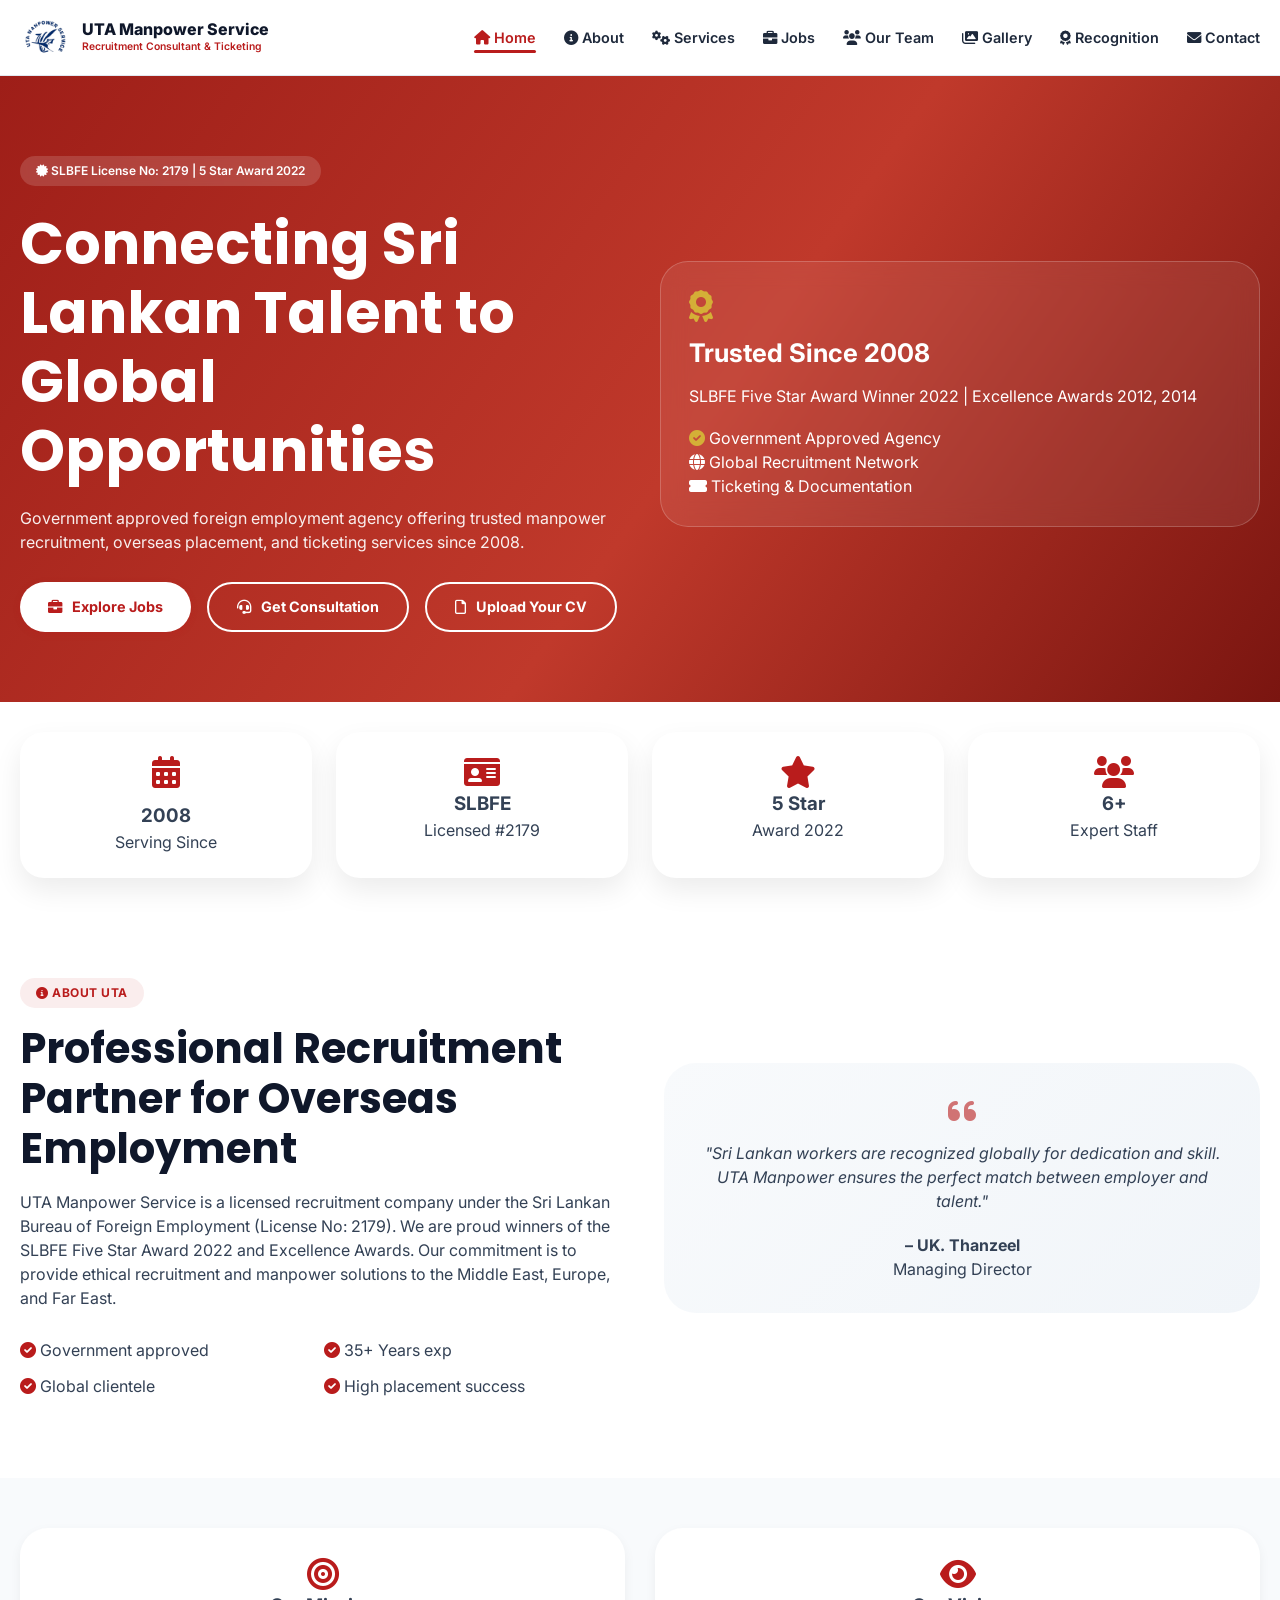
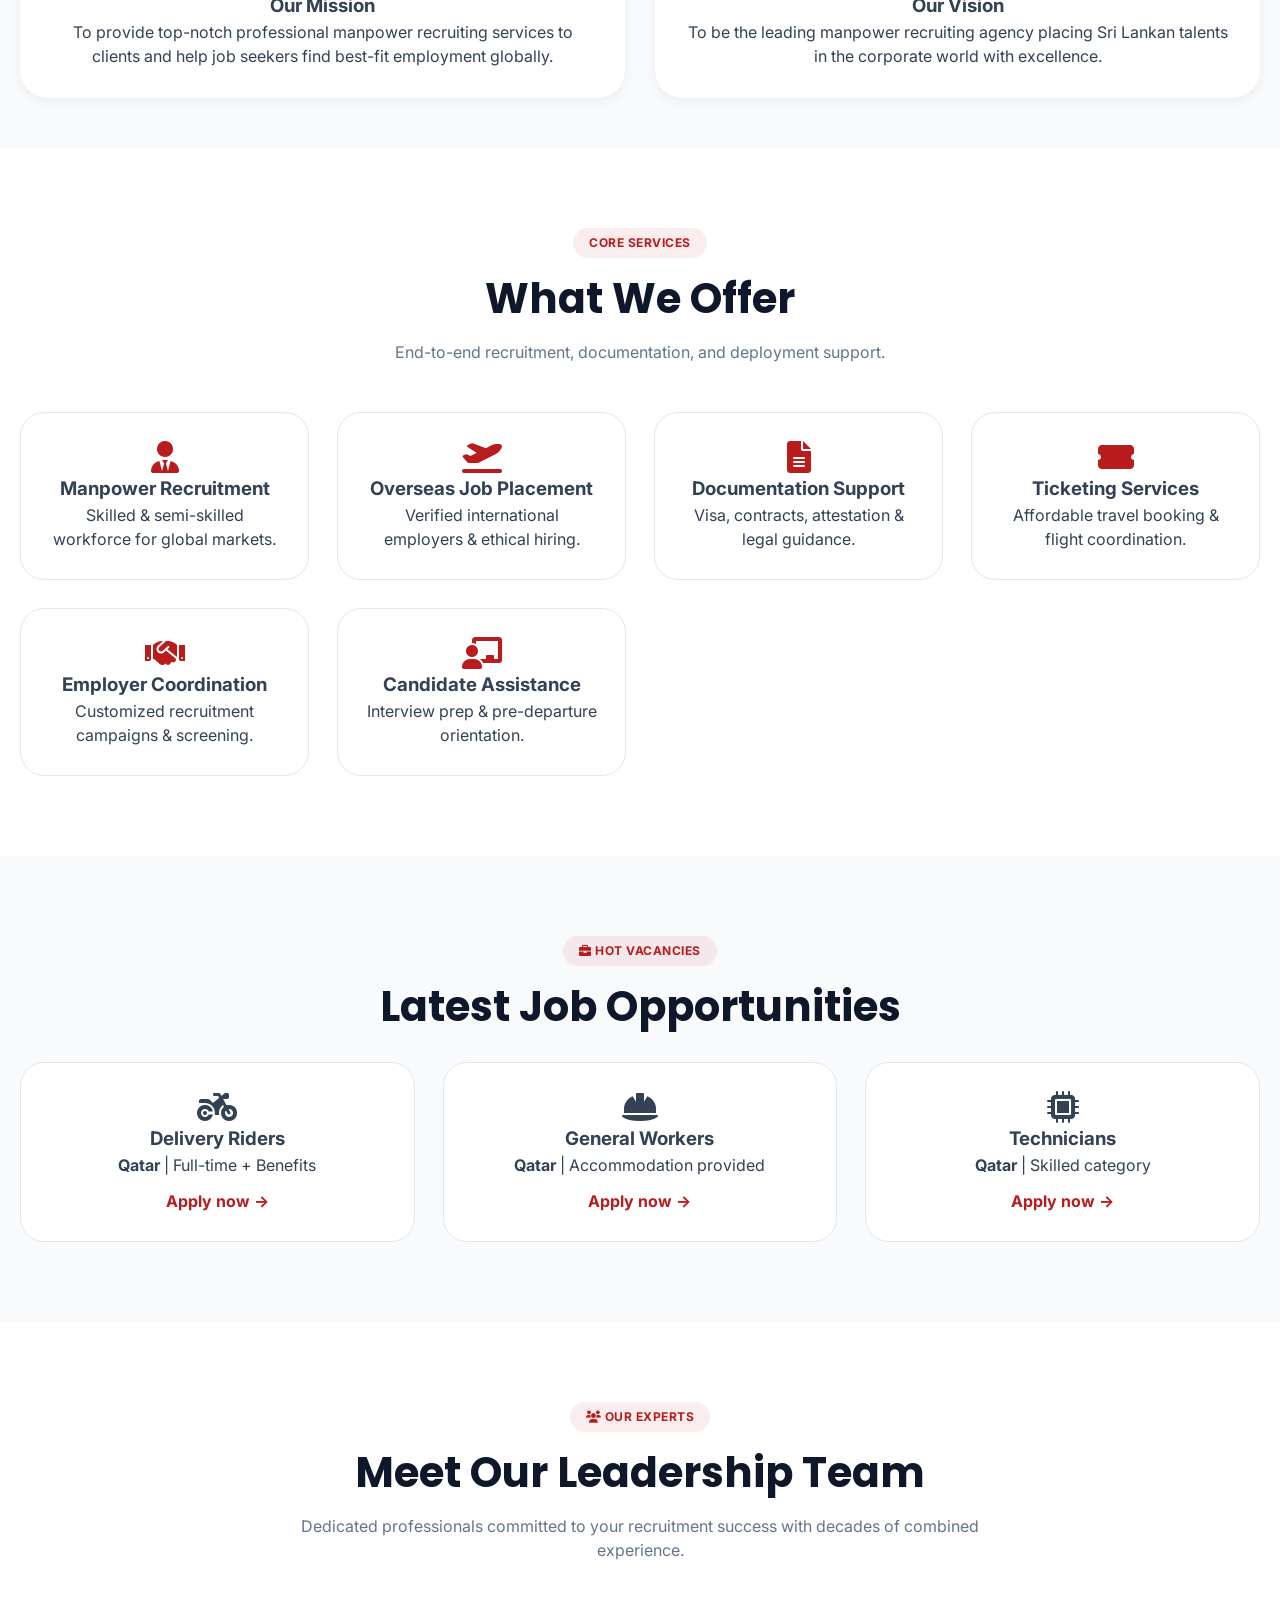
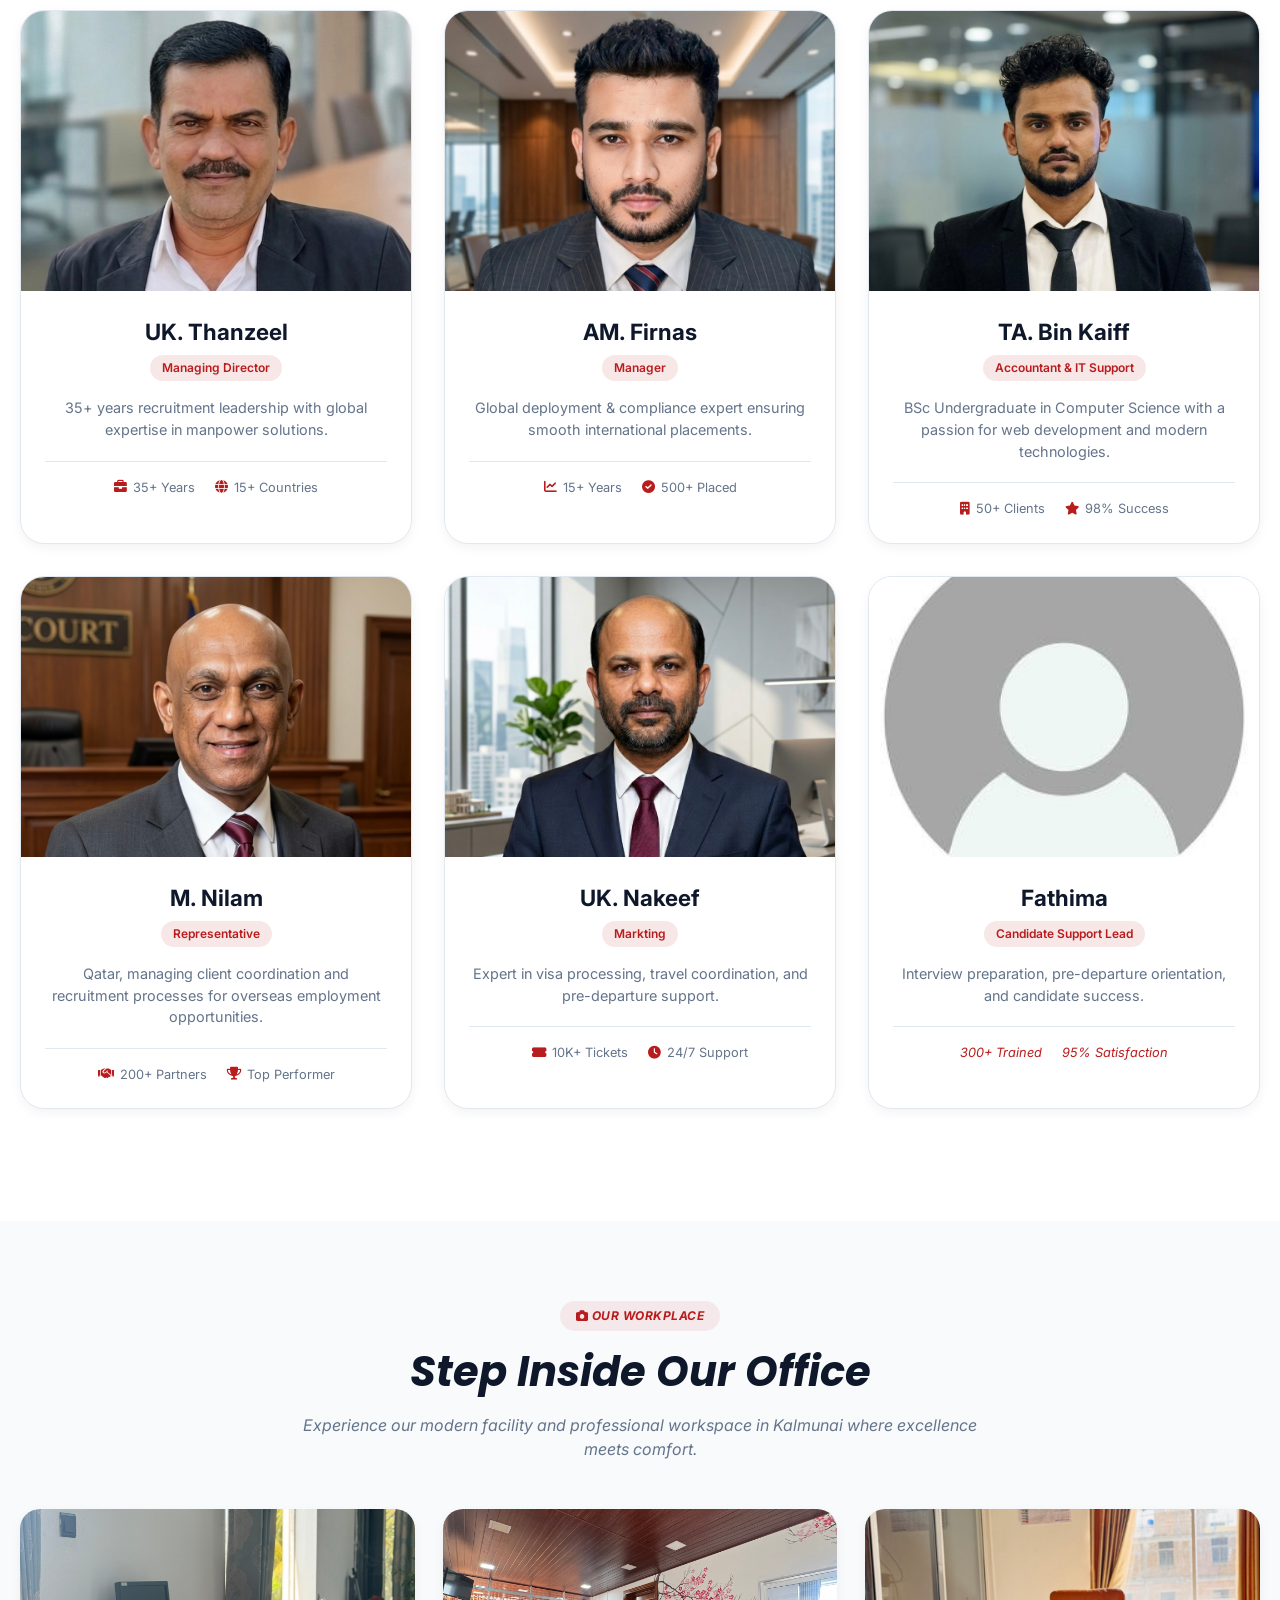
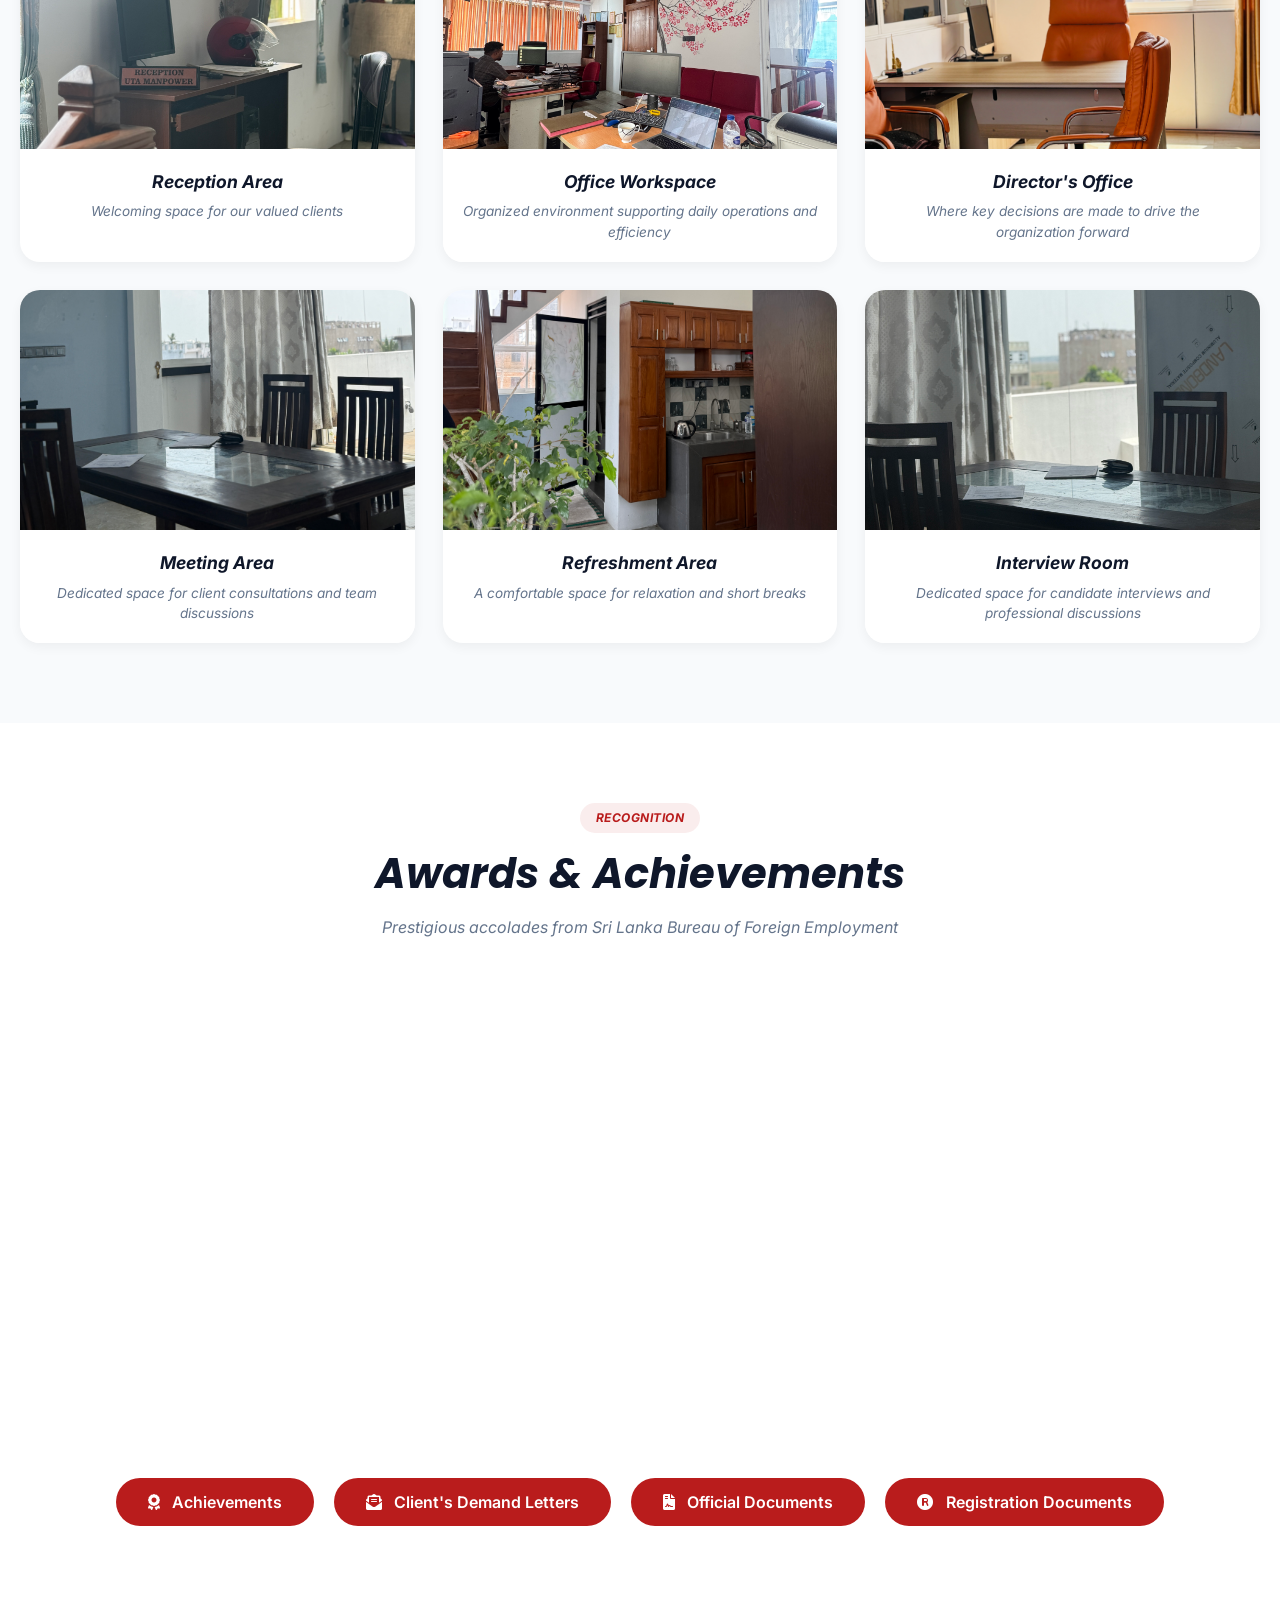
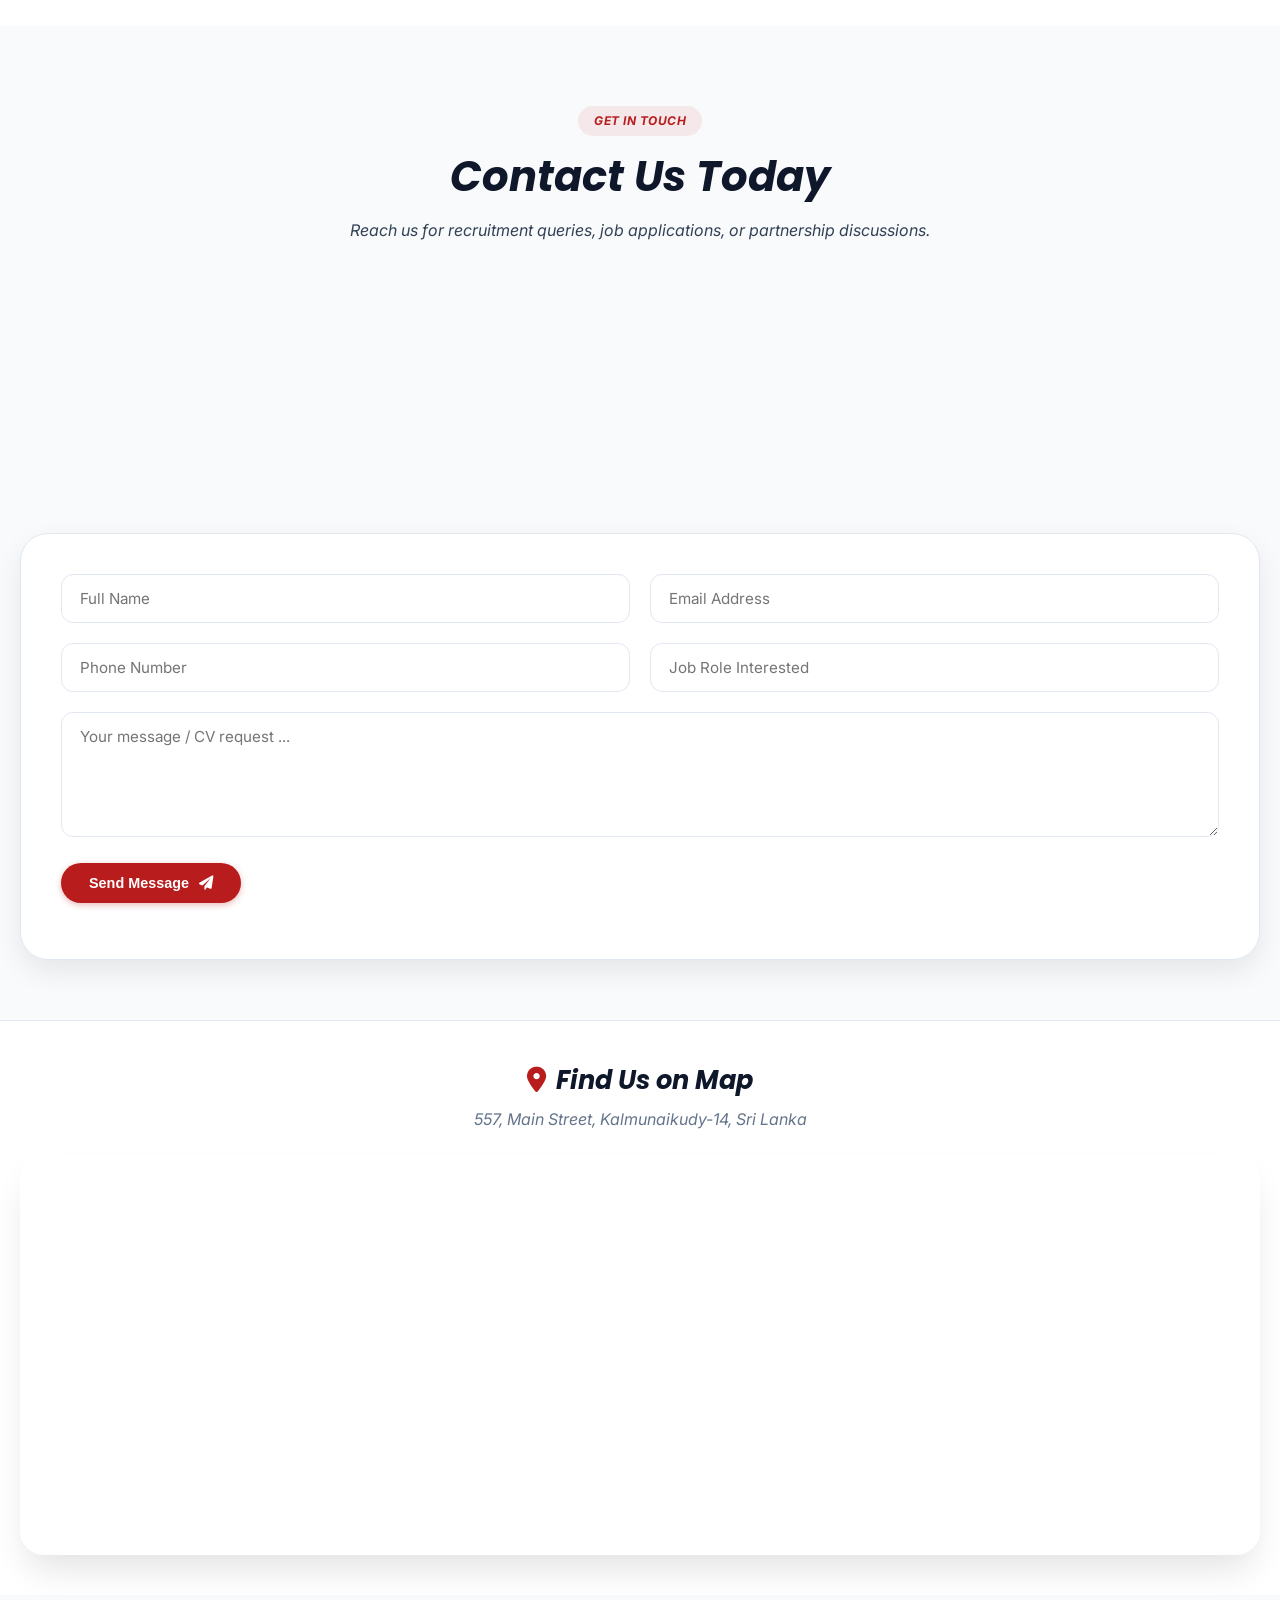
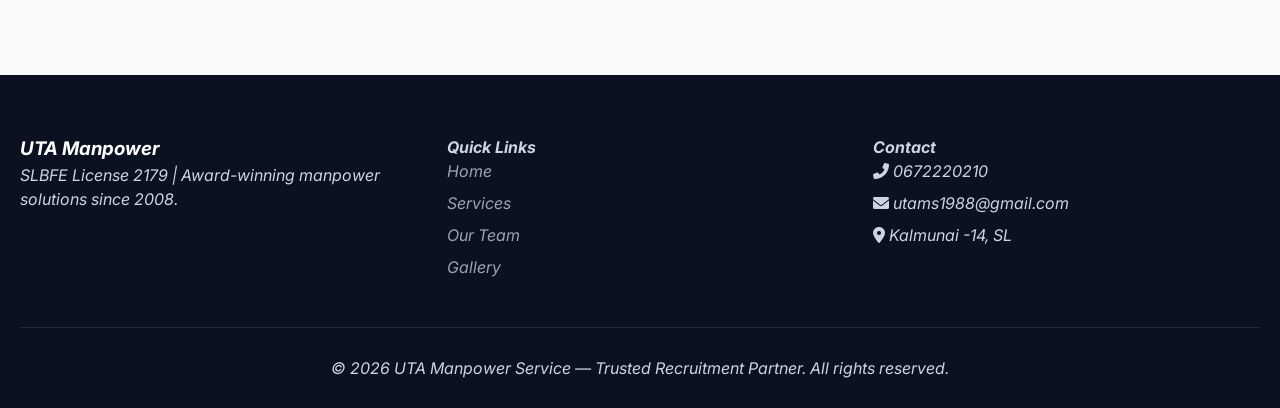
==== index.html @ 62cd6255 "change" ====
<!DOCTYPE html>
<html lang="en">
<head>
  <meta charset="UTF-8">
  <meta name="viewport" content="width=device-width, initial-scale=1.0, viewport-fit=cover">
  <title>UTA Manpower Service | Sri Lanka's Trusted Recruitment Agency</title>
  <link rel="preconnect" href="https://fonts.googleapis.com">
  <link rel="preconnect" href="https://fonts.gstatic.com" crossorigin>
  <link href="https://fonts.googleapis.com/css2?family=Inter:opsz,wght@14..32,300;400;500;600;700;800&family=Poppins:wght@500;600;700;800&display=swap" rel="stylesheet">
  <link rel="stylesheet" href="https://cdnjs.cloudflare.com/ajax/libs/font-awesome/6.0.0-beta3/css/all.min.css">
  <link rel="stylesheet" href="css/style.css">
</head>
<body>

<header class="header" id="header">
  <div class="container navbar">
    <div class="logo">
      <img src="images/Logo.png" alt="UTA Manpower Logo" class="logo-img" onerror="this.onerror=null; this.style.display='none'; this.nextElementSibling.style.display='flex';">
      <div class="logo-icon" style="display: none;">UTA</div>
      <div class="logo-text">
        <h2>UTA Manpower Service</h2>
        <p>Recruitment Consultant & Ticketing</p>
      </div>
    </div>
    <button class="menu-toggle" id="menuToggle" aria-label="Menu">
      <i class="fas fa-bars"></i>
      <i class="fas fa-times"></i>
    </button>
    <div class="nav-links" id="navLinks">
      <!-- Profile Section -->
      <div class="nav-profile">
        <div class="nav-avatar">
          <i class="fas fa-user-tie"></i>
        </div>
        <h4>UTA Manpower Service</h4>
        <p>Recruitment Consultant & Ticketing</p>
        <span class="license"><i class="fas fa-certificate"></i> SLBFE License: 2179</span>
      </div>
      
      <!-- Navigation Links with Icons -->
      <a href="#home" class="nav-link"><i class="fas fa-home"></i> Home</a>
      <a href="#about" class="nav-link"><i class="fas fa-info-circle"></i> About</a>
      <a href="#services" class="nav-link"><i class="fas fa-cogs"></i> Services</a>
      <a href="#jobs" class="nav-link"><i class="fas fa-briefcase"></i> Jobs</a>
      <a href="#team" class="nav-link"><i class="fas fa-users"></i> Our Team</a>
      <a href="#gallery" class="nav-link"><i class="fas fa-images"></i> Gallery</a>
      <a href="#recognition" class="nav-link"><i class="fa-solid fa-award"></i> Recognition</a>
      <a href="#contact" class="nav-link"><i class="fas fa-envelope"></i> Contact</a>
      
      <!-- Social Links -->
      <div class="nav-social">
        <a href="https://www.facebook.com/share/17BszQ6PML/?mibextid=wwXIfr"><i class="fab fa-facebook-f"></i></a>
        <a href="wa.me/94778517874"><i class="fab fa-whatsapp"></i></a>
        <a href="https://www.linkedin.com/in/binkaiff?utm_source=share_via&utm_content=profile&utm_medium=member_ios"><i class="fab fa-linkedin-in"></i></a>
        <a href="https://www.instagram.com/bin_kaiff?igsh=MW9xMnF2Yjk1Z3U2cw%3D%3D&utm_source=qr"><i class="fab fa-instagram"></i></a>
      </div>
    </div>
  </div>
</header>

<main>
  <section class="hero" id="home">
    <div class="container hero-grid">
      <div>
        <div class="hero-badge"><i class="fas fa-certificate"></i> SLBFE License No: 2179 | 5 Star Award 2022</div>
        <h1>Connecting Sri Lankan Talent to Global Opportunities</h1>
        <p style="font-size: 1rem; opacity: 0.92; margin-bottom: 28px;">Government approved foreign employment agency offering trusted manpower recruitment, overseas placement, and ticketing services since 2008.</p>
        <div style="display: flex; gap: 16px; flex-wrap: wrap;">
          <a href="#jobs" class="btn btn-primary" style="background: white; color: var(--primary);"><i class="fas fa-briefcase"></i> Explore Jobs</a>
          <a href="#contact" class="btn btn-outline"><i class="fas fa-headset"></i> Get Consultation</a>
          <a href="https://docs.google.com/forms/d/e/1FAIpQLSceYPuUm3FE5g7uI9vMxuAwoofAFUPsfxOfhWG9PL1D364JzQ/viewform?usp=publish-editor" class="btn btn-outline"><i class="fa-regular fa-file"></i> Upload Your CV</a> 
        </div>
      </div>
      <div>
        <div class="hero-card">
          <i class="fas fa-award" style="font-size: 2rem; color: var(--accent); margin-bottom: 12px; display: inline-block;"></i>
          <h3 style="font-size: 1.6rem;">Trusted Since 2008</h3>
          <p style="margin: 12px 0;">SLBFE Five Star Award Winner 2022 | Excellence Awards 2012, 2014</p>
          <ul style="list-style: none; margin-top: 18px;">
            <li><i class="fas fa-check-circle" style="color: var(--accent);"></i> Government Approved Agency</li>
            <li><i class="fas fa-globe"></i> Global Recruitment Network</li>
            <li><i class="fas fa-ticket-alt"></i> Ticketing & Documentation</li>
          </ul>
        </div>
      </div>
    </div>
  </section>

  <div class="container stats-grid">
    <div class="stat-card"><i class="fas fa-calendar-alt" style="font-size: 2rem; color: var(--primary);"></i><h3 style="margin-top: 12px;">2008</h3><p>Serving Since</p></div>
    <div class="stat-card"><i class="fas fa-id-card" style="font-size: 2rem; color: var(--primary);"></i><h3>SLBFE</h3><p>Licensed #2179</p></div>
    <div class="stat-card"><i class="fas fa-star" style="font-size: 2rem; color: var(--primary);"></i><h3>5 Star</h3><p>Award 2022</p></div>
    <div class="stat-card"><i class="fas fa-users" style="font-size: 2rem; color: var(--primary);"></i><h3>6+</h3><p>Expert Staff</p></div>
  </div>

  <section id="about">
    <div class="container two-col-about">
      <div>
        <span class="section-tag"><i class="fas fa-info-circle"></i> About UTA</span>
        <h2 class="section-title">Professional Recruitment Partner for Overseas Employment</h2>
        <p>UTA Manpower Service is a licensed recruitment company under the Sri Lankan Bureau of Foreign Employment (License No: 2179). We are proud winners of the SLBFE Five Star Award 2022 and Excellence Awards. Our commitment is to provide ethical recruitment and manpower solutions to the Middle East, Europe, and Far East.</p>
        <div style="margin-top: 28px; display: grid; grid-template-columns: 1fr 1fr; gap: 12px;">
          <div><i class="fas fa-check-circle" style="color: var(--primary);"></i> Government approved</div>
          <div><i class="fas fa-check-circle" style="color: var(--primary);"></i> 35+ Years exp</div>
          <div><i class="fas fa-check-circle" style="color: var(--primary);"></i> Global clientele</div>
          <div><i class="fas fa-check-circle" style="color: var(--primary);"></i> High placement success</div>
        </div>
      </div>
      <div style="background: linear-gradient(135deg, #f8fafc, #f1f5f9); border-radius: 32px; padding: 32px; text-align: center;">
        <i class="fas fa-quote-left" style="font-size: 2rem; color: var(--primary); opacity: 0.6;"></i>
        <p style="font-style: italic; margin-top: 12px;">"Sri Lankan workers are recognized globally for dedication and skill. UTA Manpower ensures the perfect match between employer and talent."</p>
        <h4 style="margin-top: 20px;">– UK. Thanzeel</h4>
        <p>Managing Director</p>
      </div>
    </div>
  </section>

  <div class="bg-light section-sm">
    <div class="container mission-vision">
      <div class="mv-card"><i class="fas fa-bullseye" style="font-size: 2rem; color: var(--primary);"></i><h3>Our Mission</h3><p>To provide top-notch professional manpower recruiting services to clients and help job seekers find best-fit employment globally.</p></div>
      <div class="mv-card"><i class="fas fa-eye" style="font-size: 2rem; color: var(--primary);"></i><h3>Our Vision</h3><p>To be the leading manpower recruiting agency placing Sri Lankan talents in the corporate world with excellence.</p></div>
    </div>
  </div>

  <section id="services">
    <div class="container" style="text-align: center;">
      <span class="section-tag">Core Services</span>
      <h2 class="section-title">What We Offer</h2>
      <p class="section-desc" style="margin-bottom: 48px;">End-to-end recruitment, documentation, and deployment support.</p>
      <div class="services-grid">
        <div class="service-card"><i class="fas fa-user-tie fa-2x" style="color: var(--primary);"></i><h3>Manpower Recruitment</h3><p>Skilled & semi-skilled workforce for global markets.</p></div>
        <div class="service-card"><i class="fas fa-plane-departure fa-2x" style="color: var(--primary);"></i><h3>Overseas Job Placement</h3><p>Verified international employers & ethical hiring.</p></div>
        <div class="service-card"><i class="fas fa-file-alt fa-2x" style="color: var(--primary);"></i><h3>Documentation Support</h3><p>Visa, contracts, attestation & legal guidance.</p></div>
        <div class="service-card"><i class="fas fa-ticket-alt fa-2x" style="color: var(--primary);"></i><h3>Ticketing Services</h3><p>Affordable travel booking & flight coordination.</p></div>
        <div class="service-card"><i class="fas fa-handshake fa-2x" style="color: var(--primary);"></i><h3>Employer Coordination</h3><p>Customized recruitment campaigns & screening.</p></div>
        <div class="service-card"><i class="fas fa-chalkboard-user fa-2x" style="color: var(--primary);"></i><h3>Candidate Assistance</h3><p>Interview prep & pre-departure orientation.</p></div>
      </div>
    </div>
  </section>

  <section id="jobs" class="bg-light">
    <div class="container" style="text-align: center;">
      <span class="section-tag"><i class="fas fa-briefcase"></i> Hot Vacancies</span>
      <h2 class="section-title">Latest Job Opportunities</h2>
      <div class="services-grid" style="margin-top: 30px;">
        <div class="job-card"><i class="fas fa-motorcycle fa-2x"></i><h3>Delivery Riders</h3><p><strong>Qatar</strong> | Full-time + Benefits</p><a href="https://docs.google.com/forms/d/e/1FAIpQLSceYPuUm3FE5g7uI9vMxuAwoofAFUPsfxOfhWG9PL1D364JzQ/viewform?usp=publish-editor" class="text-link">Apply now →</a></div>
        <div class="job-card"><i class="fas fa-hard-hat fa-2x"></i><h3>General Workers</h3><p><strong>Qatar</strong> | Accommodation provided</p><a href="https://docs.google.com/forms/d/e/1FAIpQLSceYPuUm3FE5g7uI9vMxuAwoofAFUPsfxOfhWG9PL1D364JzQ/viewform?usp=publish-editor" class="text-link">Apply now →</a></div>
        <div class="job-card"><i class="fas fa-microchip fa-2x"></i><h3>Technicians</h3><p><strong>Qatar</strong> | Skilled category</p><a href="https://docs.google.com/forms/d/e/1FAIpQLSceYPuUm3FE5g7uI9vMxuAwoofAFUPsfxOfhWG9PL1D364JzQ/viewform?usp=publish-editor" class="text-link">Apply now →</a></div>
      </div>
    </div>
  </section>

  <section id="team">
    <div class="container">
      <div class="section-header">
        <span class="section-tag"><i class="fas fa-users"></i> Our Experts</span>
        <h2 class="section-title">Meet Our Leadership Team</h2>
        <p class="section-desc">Dedicated professionals committed to your recruitment success with decades of combined experience.</p>
      </div>
      <div class="team-showcase">
        <div class="team-member"><div class="member-image"><img src="images/Thanzeel.png" alt="UK. Thanzeel"></div><div class="member-info"><h3>UK. Thanzeel</h3><span class="member-title">Managing Director</span><p>35+ years recruitment leadership with global expertise in manpower solutions.</p><div class="member-stats"><span><i class="fas fa-briefcase"></i> 35+ Years</span><span><i class="fas fa-globe"></i> 15+ Countries</span></div></div></div>
        <div class="team-member"><div class="member-image"><img src="images/Pirnas.png" alt="Mohamed Rizwan"></div><div class="member-info"><h3>AM. Firnas</h3><span class="member-title">Manager</span><p>Global deployment & compliance expert ensuring smooth international placements.</p><div class="member-stats"><span><i class="fas fa-chart-line"></i> 15+ Years</span><span><i class="fas fa-check-circle"></i> 500+ Placed</span></div></div></div>
        <div class="team-member"><div class="member-image"><img src="images/Kaiff.png" alt="Fathima Shifana"></div><div class="member-info"><h3>TA. Bin Kaiff</h3><span class="member-title">Accountant & IT Support</span><p>BSc Undergraduate in Computer Science with a passion for web development and modern technologies.</p><div class="member-stats"><span><i class="fas fa-building"></i> 50+ Clients</span><span><i class="fas fa-star"></i> 98% Success</span></div></div></div>
        <div class="team-member"><div class="member-image"><img src="images/Nilam.png" alt="Ahmed Nazeer"></div><div class="member-info"><h3>M. Nilam</h3><span class="member-title">Representative</span><p>Qatar, managing client coordination and recruitment processes for overseas employment opportunities.</p><div class="member-stats"><span><i class="fas fa-handshake"></i> 200+ Partners</span><span><i class="fas fa-trophy"></i> Top Performer</span></div></div></div>
        <div class="team-member"><div class="member-image"><img src="images/Nakeef.png" alt="Rafiya Sithy"></div><div class="member-info"><h3>UK. Nakeef</h3><span class="member-title">Markting</span><p>Expert in visa processing, travel coordination, and pre-departure support.</p><div class="member-stats"><span><i class="fas fa-ticket-alt"></i> 10K+ Tickets</span><span><i class="fas fa-clock"></i> 24/7 Support</span></div></div></div>
        <div class="team-member"><div class="member-image"><img src="images/Fathima.png" alt="Shahul Hameed"></div><div class="member-info"><h3>Fathima</h3><span class="member-title">Candidate Support Lead</span><p>Interview preparation, pre-departure orientation, and candidate success.</p><div class="member-stats"><span><i class("fas fa-users"). </i> 300+ Trained</span><span><i class("fas fa-smile"). </i> 95% Satisfaction</span></div></div></div>
      </div>
    </div>
  </section>

  <section id="gallery" class="bg-light">
    <div class="container">
      <div class="section-header">
        <span class="section-tag"><i class="fas fa-camera"></i> Our Workplace</span>
        <h2 class="section-title">Step Inside Our Office</h2>
        <p class="section-desc">Experience our modern facility and professional workspace in Kalmunai where excellence meets comfort.</p>
      </div>
      <div class="gallery-showcase">
        <div class="gallery-card"><div class="gallery-card-image"><img src="images/Reception.png" alt="Reception Area"></div><div class="gallery-card-caption"><h4>Reception Area</h4><p>Welcoming space for our valued clients</p></div></div>
        <div class="gallery-card"><div class="gallery-card-image"><img src="images/workplace.png" alt="Recruitment Hall"></div><div class="gallery-card-caption"><h4>Office Workspace</h4><p>Organized environment supporting daily operations and efficiency</p></div></div>
        <div class="gallery-card"><div class="gallery-card-image"><img src="images/Director's Office.png" alt="MD Chamber"></div><div class="gallery-card-caption"><h4>Director's Office</h4><p>Where key decisions are made to drive the organization forward</p></div></div>
        <div class="gallery-card"><div class="gallery-card-image"><img src="images/Meeting Area.png" alt="Workstation"></div><div class="gallery-card-caption"><h4>Meeting Area</h4><p>Dedicated space for client consultations and team discussions</p></div></div>
        <div class="gallery-card"><div class="gallery-card-image"><img src="images/Refreshment Area.png" alt="Training Hall"></div><div class="gallery-card-caption"><h4>Refreshment Area</h4><p>A comfortable space for relaxation and short breaks</p></div></div>
        <div class="gallery-card"><div class="gallery-card-image"><img src="images/Interview Room.png" alt="Client Lounge"></div><div class="gallery-card-caption"><h4>Interview Room</h4><p>Dedicated space for candidate interviews and professional discussions</p></div></div>
      </div>
    </div>
  </section>

  <!-- FIXED: Added id="recognition" to the awards section so the navigation link targets this exact section -->
  <section id="recognition">
    <div class="container" style="text-align: center;">
      <span class="section-tag">Recognition</span>
      <h2 class="section-title">Awards & Achievements</h2>
      <p class="section-desc" style="margin-bottom: 20px;">Prestigious accolades from Sri Lanka Bureau of Foreign Employment</p>
      <div class="awards-grid">
        <div class="award-card"><div class="award-img"><img src="images/2 Star.png" alt="Excellence Award 2012"></div><div class="award-details"><div class="award-year">2012</div><div class="award-title">Excellence Award - 2 Star</div><div class="award-desc">Recognized for outstanding contribution to foreign employment sector.</div><div class="stars"><i class="fas fa-star"></i><i class="fas fa-star"></i></div></div></div>
        <div class="award-card"><div class="award-img"><img src="images/3 Star.png" alt="Excellence Award 2014"></div><div class="award-details"><div class="award-year">2014</div><div class="award-title">Excellence Award - 3 Star</div><div class="award-desc">Higher recognition for ethical recruitment and manpower excellence.</div><div class="stars"><i class="fas fa-star"></i><i class="fas fa-star"></i><i class="fas fa-star"></i></div></div></div>
        <div class="award-card"><div class="award-img"><img src="images/5 Star.png" alt="SLBFE Five Star Award 2022"></div><div class="award-details"><div class="award-year">2022</div><div class="award-title">SLBFE Five Star Award</div><div class="award-desc">Highest recognition by Sri Lanka Bureau of Foreign Employment.</div><div class="stars"><i class="fas fa-star"></i><i class="fas fa-star"></i><i class="fas fa-star"></i><i class="fas fa-star"></i><i class="fas fa-star"></i></div></div></div>
      </div>
      <div class="doc-buttons-container">
        <button class="doc-nav-btn" onclick="window.location.href='achievements.html'"><i class="fa-solid fa-award"></i> Achievements</button>
        <button class="doc-nav-btn" onclick="window.location.href='letter.html'"><i class="fas fa-envelope-open-text"></i> Client's Demand Letters</button>
        <button class="doc-nav-btn" onclick="window.location.href='official.html'"><i class="fas fa-file-contract"></i> Official Documents</button>
        <button class="doc-nav-btn" onclick="window.location.href='registration.html'"><i class="fas fa-registered"></i> Registration Documents</button>  
      </div>
    </div>
  </section>

  <section id="contact" class="bg-light">
    <div class="container">
      <div class="section-header">
        <span class="section-tag">Get In Touch</span>
        <h2 class="section-title">Contact Us Today</h2>
        <p>Reach us for recruitment queries, job applications, or partnership discussions.</p>
      </div>

      <div class="contact-info-grid">
        <div class="contact-card">
          <i class="fas fa-phone-alt fa-2x"></i>
          <h3>Call Us</h3>
          <p>0672220210 / 0672220248</p>
          <p>0777733682 / 0778613271</p>
        </div>
        <div class="contact-card">
          <i class="fas fa-envelope fa-2x"></i>
          <h3>Email</h3>
          <p>utams1988@gmail.com</p>
        </div>
        <div class="contact-card">
          <i class="fas fa-map-pin fa-2x"></i>
          <h3>Head Office</h3>
          <p>557, Main Street, Kalmunai -14</p>
          <p>Sri Lanka</p>
        </div>
      </div>

      <!-- Formspree Contact Form -->
      <form action="https://formspree.io/f/xeepwrkw" method="POST" id="contactForm" class="contact-form-fixed">
        <div class="form-row">
          <input type="text" name="fullName" id="fullName" placeholder="Full Name" required>
          <input type="email" name="email" id="email" placeholder="Email Address" required>
        </div>
        <div class="form-row">
          <input type="tel" name="phone" id="phone" placeholder="Phone Number">
          <input type="text" name="jobRole" id="jobRole" placeholder="Job Role Interested">
        </div>
        <textarea name="message" id="message" rows="5" placeholder="Your message / CV request ..."></textarea>
        <button type="submit" class="btn btn-primary">
          Send Message <i class="fas fa-paper-plane"></i>
        </button>
        <div id="formFeedback"></div>
      </form>
    </div>

    <!-- Google Map Section -->
    <div class="map-fixed">
      <div class="container">
        <div class="map-header-fixed" style="text-align: center; width: 100%;">
          <h2 style="display: flex; align-items: center; justify-content: center; gap: 10px; flex-wrap: wrap; margin-bottom: 8px;">
            <i class="fas fa-map-marker-alt"></i> Find Us on Map
          </h2>
          <p style="text-align: center;">557, Main Street, Kalmunaikudy-14, Sri Lanka</p>
        </div>
        <div class="map-container-fixed">
          <iframe 
            src="https://www.google.com/maps/embed?pb=!1m18!1m12!1m3!1d3956.5889150030516!2d81.83016297578372!3d7.3998724926100845!2m3!1f0!2f0!3f0!3m2!1i1024!2i768!4f13.1!3m3!1m2!1s0x3ae53f005adf9a13%3A0x39265e72c1647d2a!2sUTA%20Manpower%20Service!5e0!3m2!1sen!2slk!4v1763389350969!5m2!1sen!2slk" 
            width="100%" 
            height="400" 
            style="border:0;" 
            allowfullscreen="" 
            loading="lazy">
          </iframe>
        </div>
      </div>
    </div>
  </section>
</main>

<footer class="footer">
  <div class="container footer-grid">
    <div><h3 style="color: white;">UTA Manpower</h3><p>SLBFE License 2179 | Award-winning manpower solutions since 2008.</p></div>
    <div><h4>Quick Links</h4><ul><li><a href="#home">Home</a></li><li><a href="#services">Services</a></li><li><a href="#team">Our Team</a></li><li><a href="#gallery">Gallery</a></li></ul></div>
    <div><h4>Contact</h4><ul><li><i class="fas fa-phone-alt"></i> 0672220210</li><li><i class="fas fa-envelope"></i> utams1988@gmail.com</li><li><i class="fas fa-location-dot"></i> Kalmunai -14, SL</li></ul></div>
  </div>
  <div class="container footer-bottom">© 2026 UTA Manpower Service — Trusted Recruitment Partner. All rights reserved.</div>
</footer>

<script src="js/script.js"></script>
</body>
</html>
---- css/style.css ----
/* RESET & BASE */
* {
  margin: 0;
  padding: 0;
  box-sizing: border-box;
}

:root {
  --primary: #b91c1c;
  --primary-dark: #991b1b;
  --primary-light: #ef4444;
  --accent: #d4af37;
  --dark: #0f172a;
  --gray-dark: #1e293b;
  --text: #334155;
  --text-light: #64748b;
 --light: #f8fafc;
  --white: #ffffff;
  --border: #e2e8f0;
  --shadow-sm: 0 4px 12px rgba(0, 0, 0, 0.05);
  --shadow-md: 0 12px 28px rgba(0, 0, 0, 0.08);
  --shadow-lg: 0 20px 35px -8px rgba(0, 0, 0, 0.12);
  --radius: 20px;
  --container: 1280px;
}

body {
  font-family: 'Inter', sans-serif;
  color: var(--text);
  background: var(--white);
  line-height: 1.5;
  scroll-behavior: smooth;
  overflow-x: hidden;
}

/* Smooth scroll behavior with offset - FIXED for sticky header */
html {
  scroll-behavior: smooth;
  scroll-padding-top: 85px; /* Slightly more than header height for better offset */
}

.container {
  width: min(100% - 40px, var(--container));
  margin: 0 auto;
}

section {
  padding: 80px 0;
}

.section-sm {
  padding: 50px 0;
}

.bg-light {
  background: var(--light);
}

.section-tag {
  display: inline-block;
  margin-bottom: 16px;
  padding: 6px 16px;
  background: rgba(185, 28, 28, 0.08);
  color: var(--primary);
  border-radius: 40px;
  font-size: 0.75rem;
  font-weight: 700;
  letter-spacing: 0.5px;
  text-transform: uppercase;
}

.section-title {
  font-family: 'Poppins', sans-serif;
  font-size: clamp(1.8rem, 5vw, 2.6rem);
  font-weight: 700;
  color: var(--dark);
  line-height: 1.2;
  margin-bottom: 16px;
}

.section-desc {
  font-size: 1rem;
  color: var(--text-light);
  max-width: 700px;
  margin: 0 auto;
}

.section-header {
  text-align: center;
  margin-bottom: 48px;
}

.btn {
  display: inline-flex;
  align-items: center;
  justify-content: center;
  gap: 10px;
  padding: 12px 28px;
  border-radius: 40px;
  font-weight: 700;
  transition: all 0.25s ease;
  cursor: pointer;
  border: none;
  font-size: 0.9rem;
  text-decoration: none;
}

.btn-primary {
  background: var(--primary);
  color: white;
  box-shadow: 0 2px 6px rgba(185, 28, 28, 0.3);
}

.btn-primary:hover {
  background: var(--primary-dark);
  transform: translateY(-2px);
}

.btn-outline {
  background: transparent;
  border: 2px solid white;
  color: white;
}

.btn-outline:hover {
  background: white;
  color: var(--primary);
}

/* HEADER & NAVIGATION - STICKY HEADER FIXED (Does NOT scroll with content) */
.header {
  position: sticky;
  top: 0;
  left: 0;
  width: 100%;
  z-index: 1000;
  background: rgba(255, 255, 255, 0.96);
  backdrop-filter: blur(12px);
  border-bottom: 1px solid var(--border);
  transition: box-shadow 0.3s ease, background 0.3s ease;
}

/* Optional: Add shadow when scrolled for better visibility */
.header.scrolled {
  box-shadow: 0 4px 20px rgba(0, 0, 0, 0.08);
  background: rgba(255, 255, 255, 0.98);
}

.navbar {
  display: flex;
  align-items: center;
  justify-content: space-between;
  gap: 20px;
  min-height: 75px;
  flex-wrap: wrap;
}

.logo {
  display: flex;
  align-items: center;
  gap: 12px;
}

.logo-icon {
  width: 46px;
  height: 46px;
  background: linear-gradient(145deg, var(--primary), var(--primary-dark));
  border-radius: 50%;
  display: flex;
  align-items: center;
  justify-content: center;
  color: white;
  font-weight: 800;
  font-size: 1.3rem;
  font-family: 'Poppins', sans-serif;
}

.logo-img {
  width: 50px;
  height: 50px;
  object-fit: contain;
  border-radius: 12px;
  background: white;
}

.logo-text h2 {
  font-size: 1rem;
  font-weight: 800;
  color: var(--dark);
  line-height: 1.2;
}

.logo-text p {
  font-size: 0.65rem;
  font-weight: 600;
  color: var(--primary);
}

.nav-links {
  display: flex;
  gap: 28px;
  align-items: center;
}

.nav-links a {
  color: var(--gray-dark);
  font-weight: 600;
  font-size: 0.9rem;
  transition: 0.2s;
  text-decoration: none;
}

.nav-links a:hover {
  color: var(--primary);
}

/* Active Navigation Link Styles */
.nav-link {
  position: relative;
  transition: all 0.3s ease;
}

.nav-link.active {
  color: var(--primary) !important;
}

.nav-link.active::after {
  content: '';
  position: absolute;
  bottom: -5px;
  left: 0;
  width: 100%;
  height: 3px;
  background: var(--primary);
  border-radius: 3px;
  animation: slideIn 0.3s ease;
}

@keyframes slideIn {
  from {
    width: 0;
    opacity: 0;
  }
  to {
    width: 100%;
    opacity: 1;
  }
}

/* Menu Toggle Button */
.menu-toggle {
  display: none;
  font-size: 1.6rem;
  background: none;
  border: none;
  cursor: pointer;
  color: var(--primary);
  position: relative;
  width: 44px;
  height: 44px;
  border-radius: 50%;
  transition: all 0.3s ease;
}

.menu-toggle:hover {
  background: rgba(185, 28, 28, 0.1);
}

.menu-toggle .fa-times {
  display: none;
}

.menu-toggle.active .fa-bars {
  display: none;
}

.menu-toggle.active .fa-times {
  display: inline-block;
}

/* HERO SECTION */
.hero {
  background: linear-gradient(125deg, #9e1e18 0%, #c0392b 55%, #7a1510 100%);
  color: white;
  padding: 80px 0 70px;
}

.hero-grid {
  display: grid;
  grid-template-columns: 1fr 1fr;
  gap: 40px;
  align-items: center;
}

.hero-badge {
  background: rgba(255, 255, 255, 0.15);
  backdrop-filter: blur(4px);
  padding: 6px 16px;
  border-radius: 60px;
  font-size: 0.75rem;
  font-weight: 600;
  display: inline-block;
  margin-bottom: 24px;
}

.hero h1 {
  font-family: 'Poppins', sans-serif;
  font-size: clamp(1.8rem, 5vw, 3.6rem);
  line-height: 1.2;
  margin-bottom: 20px;
}

.hero-card {
  background: rgba(255, 255, 255, 0.08);
  backdrop-filter: blur(12px);
  border-radius: 28px;
  padding: 28px;
  border: 1px solid rgba(255, 255, 255, 0.2);
}

/* STATS SECTION - FIXED OVERLAP ISSUE */
.stats-grid {
  display: grid;
  grid-template-columns: repeat(4, 1fr);
  gap: 24px;
  margin-top: 30px;
  margin-bottom: 20px;
  position: relative;
  z-index: 5;
}

.stat-card {
  background: white;
  border-radius: 24px;
  padding: 24px 16px;
  text-align: center;
  box-shadow: var(--shadow-md);
  transition: transform 0.3s ease;
}

.stat-card:hover {
  transform: translateY(-5px);
}

/* ABOUT SECTION */
.two-col-about {
  display: grid;
  grid-template-columns: 1fr 1fr;
  gap: 48px;
  align-items: center;
}

/* MISSION & VISION */
.mission-vision {
  display: grid;
  grid-template-columns: repeat(auto-fit, minmax(280px, 1fr));
  gap: 30px;
}

.mv-card {
  background: white;
  border-radius: 28px;
  padding: 30px;
  text-align: center;
  transition: transform 0.3s ease, box-shadow 0.3s ease;
  box-shadow: var(--shadow-sm);
}

.mv-card:hover {
  transform: translateY(-5px);
  box-shadow: var(--shadow-lg);
}

/* SERVICES & JOBS */
.services-grid {
  display: grid;
  grid-template-columns: repeat(auto-fit, minmax(280px, 1fr));
  gap: 28px;
  margin-top: 20px;
}

.service-card, .job-card {
  background: white;
  border-radius: 24px;
  padding: 28px;
  border: 1px solid var(--border);
  transition: 0.25s;
  text-align: center;
}

.service-card:hover, .job-card:hover {
  transform: translateY(-4px);
  box-shadow: var(--shadow-md);
}

.text-link {
  color: var(--primary);
  font-weight: 700;
  text-decoration: none;
  display: inline-block;
  margin-top: 12px;
}

.text-link:hover {
  text-decoration: underline;
}

/* TEAM SECTION */
.team-showcase {
  display: grid;
  grid-template-columns: repeat(auto-fit, minmax(320px, 1fr));
  gap: 32px;
  margin-top: 20px;
}

.team-member {
  background: white;
  border-radius: 24px;
  overflow: hidden;
  box-shadow: var(--shadow-sm);
  transition: all 0.3s ease;
  border: 1px solid var(--border);
}

.team-member:hover {
  transform: translateY(-8px);
  box-shadow: var(--shadow-lg);
}

.member-image {
  height: 280px;
  overflow: hidden;
}

.member-image img {
  width: 100%;
  height: 100%;
  object-fit: cover;
  display: block;
  transition: transform 0.4s ease;
}

.team-member:hover .member-image img {
  transform: scale(1.05);
}

.member-info {
  padding: 24px;
  text-align: center;
}

.member-info h3 {
  font-size: 1.4rem;
  font-weight: 700;
  color: var(--dark);
  margin-bottom: 6px;
}

.member-title {
  display: inline-block;
  background: rgba(185, 28, 28, 0.1);
  color: var(--primary);
  padding: 4px 12px;
  border-radius: 20px;
  font-size: 0.75rem;
  font-weight: 600;
  margin-bottom: 16px;
}

.member-info p {
  font-size: 0.9rem;
  color: var(--text-light);
  margin-bottom: 20px;
  line-height: 1.5;
}

.member-stats {
  display: flex;
  justify-content: center;
  gap: 20px;
  padding-top: 16px;
  border-top: 1px solid var(--border);
  flex-wrap: wrap;
}

.member-stats span {
  display: flex;
  align-items: center;
  gap: 6px;
  font-size: 0.8rem;
  color: var(--text-light);
}

.member-stats i {
  color: var(--primary);
  font-size: 0.8rem;
}

/* GALLERY SECTION */
.gallery-showcase {
  display: grid;
  grid-template-columns: repeat(auto-fit, minmax(300px, 1fr));
  gap: 28px;
  margin-top: 20px;
}

.gallery-card {
  border-radius: 20px;
  overflow: hidden;
  background: white;
  box-shadow: var(--shadow-sm);
  transition: all 0.3s ease;
}

.gallery-card:hover {
  transform: translateY(-6px);
  box-shadow: var(--shadow-lg);
}

.gallery-card-image {
  height: 240px;
  overflow: hidden;
}

.gallery-card-image img {
  width: 100%;
  height: 100%;
  object-fit: cover;
  display: block;
  transition: transform 0.4s ease;
}

.gallery-card:hover .gallery-card-image img {
  transform: scale(1.05);
}

.gallery-card-caption {
  padding: 20px;
  text-align: center;
  background: white;
}

.gallery-card-caption h4 {
  font-size: 1.1rem;
  font-weight: 700;
  color: var(--dark);
  margin-bottom: 6px;
}

.gallery-card-caption p {
  font-size: 0.85rem;
  color: var(--text-light);
}

/* AWARDS SECTION */
.awards-grid {
  display: flex;
  flex-wrap: wrap;
  justify-content: center;
  gap: 32px;
  margin: 50px 0 40px;
}

.award-card {
  background: var(--white);
  border-radius: 28px;
  box-shadow: var(--shadow-md);
  overflow: hidden;
  transition: transform 0.25s ease;
  width: 300px;
  max-width: 100%;
  border: 1px solid rgba(185, 28, 28, 0.1);
}

.award-card:hover {
  transform: translateY(-8px);
  box-shadow: var(--shadow-lg);
}

.award-img {
  width: 100%;
  height: 240px;
  overflow: hidden;
}

.award-img img {
  width: 100%;
  height: 100%;
  object-fit: cover;
  display: block;
}

.award-details {
  padding: 20px 20px 24px;
  text-align: center;
}

.award-year {
  font-size: 1.9rem;
  font-weight: 800;
  font-family: 'Poppins', sans-serif;
  color: var(--primary);
  margin-bottom: 8px;
}

.award-title {
  font-weight: 700;
  font-size: 1.1rem;
  color: var(--dark);
  margin-bottom: 8px;
}

.award-desc {
  font-size: 0.85rem;
  color: var(--text-light);
  margin-bottom: 10px;
}

.stars {
  margin-top: 10px;
  color: #f5b042;
}

/* DOCUMENT BUTTONS */
.doc-buttons-container {
  display: flex;
  justify-content: center;
  gap: 20px;
  flex-wrap: wrap;
  margin: 40px 0 20px;
}

.doc-nav-btn {
  background: var(--primary);
  color: white;
  border: none;
  padding: 14px 32px;
  border-radius: 50px;
  font-size: 1rem;
  font-weight: 600;
  cursor: pointer;
  transition: all 0.3s ease;
  display: inline-flex;
  align-items: center;
  gap: 12px;
  font-family: 'Inter', sans-serif;
}

.doc-nav-btn:hover {
  background: var(--primary-dark);
  transform: translateY(-3px);
  box-shadow: var(--shadow-md);
}

/* CONTACT SECTION */
.contact-info-grid {
  display: grid;
  grid-template-columns: repeat(auto-fit, minmax(250px, 1fr));
  gap: 24px;
  margin: 48px 0 32px;
}

.contact-card {
  background: white;
  border-radius: 24px;
  padding: 32px 24px;
  text-align: center;
  transition: all 0.3s ease;
  border: 1px solid var(--border);
  box-shadow: var(--shadow-sm);
}

.contact-card:hover {
  transform: translateY(-5px);
  box-shadow: var(--shadow-md);
}

.contact-card i {
  color: var(--primary);
  margin-bottom: 16px;
}

.contact-card h3 {
  margin-bottom: 12px;
  color: var(--dark);
  font-size: 1.2rem;
}

/* CONTACT FORM */
.contact-form-fixed {
  background: white;
  border-radius: 28px;
  padding: 40px;
  margin-top: 40px;
  box-shadow: var(--shadow-md);
  border: 1px solid var(--border);
}

.form-row {
  display: grid;
  grid-template-columns: 1fr 1fr;
  gap: 20px;
  margin-bottom: 20px;
}

.contact-form-fixed input,
.contact-form-fixed textarea {
  width: 100%;
  padding: 14px 18px;
  border: 1px solid var(--border);
  border-radius: 12px;
  font-family: 'Inter', sans-serif;
  font-size: 0.95rem;
  transition: all 0.2s ease;
}

.contact-form-fixed input:focus,
.contact-form-fixed textarea:focus {
  outline: none;
  border-color: var(--primary);
  box-shadow: 0 0 0 3px rgba(185, 28, 28, 0.1);
}

.contact-form-fixed textarea {
  resize: vertical;
  margin-bottom: 20px;
}

.contact-form-fixed button {
  background: var(--primary);
  color: white;
  border: none;
  cursor: pointer;
  width: auto;
  min-width: 180px;
}

.contact-form-fixed button:hover {
  background: var(--primary-dark);
  transform: translateY(-2px);
}

#formFeedback {
  margin-top: 16px;
  text-align: center;
  font-size: 0.9rem;
}

/* MAP SECTION */
.map-fixed {
  margin-top: 60px;
  padding: 40px 0;
  background: white;
  border-top: 1px solid var(--border);
}

.map-header-fixed {
  margin-bottom: 24px;
  text-align: center;
  width: 100%;
}

.map-header-fixed h2 {
  font-family: 'Poppins', sans-serif;
  font-size: 1.6rem;
  color: var(--dark);
  display: flex;
  align-items: center;
  justify-content: center;
  gap: 12px;
  margin-bottom: 8px;
  flex-wrap: wrap;
}

.map-header-fixed h2 i {
  color: var(--primary);
}

.map-header-fixed p {
  color: var(--text-light);
  text-align: center;
}

.map-container-fixed {
  width: 100%;
  border-radius: 24px;
  overflow: hidden;
  box-shadow: var(--shadow-lg);
}

.map-container-fixed iframe {
  width: 100%;
  height: 400px;
  display: block;
  border: none;
}

/* FOOTER */
.footer {
  background: #0b1120;
  color: #cbd5e1;
  padding-top: 60px;
}

.footer-grid {
  display: grid;
  grid-template-columns: repeat(auto-fit, minmax(220px, 1fr));
  gap: 40px;
}

.footer ul {
  list-style: none;
}

.footer li {
  margin-bottom: 8px;
}

.footer a {
  color: #9ca3af;
  text-decoration: none;
  transition: color 0.3s ease;
}

.footer a:hover {
  color: white;
}

.footer-bottom {
  border-top: 1px solid #1f2a3a;
  margin-top: 40px;
  padding: 28px 0;
  text-align: center;
}

/* ============================================ */
/* RESPONSIVE STYLES - RIGHT SIDE MENU */
/* ============================================ */

/* Hide mobile-only elements on desktop by default */
.nav-profile,
.nav-social,
.nav-contact-info {
  display: none;
}

@media (max-width: 1024px) {
  .hero-grid {
    grid-template-columns: 1fr;
    gap: 32px;
  }
  .stats-grid {
    grid-template-columns: repeat(2, 1fr);
  }
  
  /* Adjust scroll padding for tablet */
  html {
    scroll-padding-top: 80px;
  }
}

@media (max-width: 768px) {
  section {
    padding: 60px 0;
  }
  
  /* Adjust scroll padding for mobile header */
  html {
    scroll-padding-top: 70px;
  }
  
  /* Show mobile-only elements on mobile */
  .nav-profile,
  .nav-social,
  .nav-contact-info {
    display: flex;
  }
  
  /* Mobile Menu Styles - Opens from RIGHT with X inside circle */
  .menu-toggle {
    display: flex;
    align-items: center;
    justify-content: center;
    background: rgba(185, 28, 28, 0.1);
    border-radius: 50%;
    width: 44px;
    height: 44px;
    position: relative;
    z-index: 1001;
  }
  
  .menu-toggle i {
    font-size: 1.4rem;
    transition: all 0.3s ease;
  }
  
  .menu-toggle.active {
    background: var(--primary);
    color: white;
  }
  
  /* Hide desktop navigation links on mobile - convert to mobile menu */
  .nav-links {
    position: fixed;
    top: 0;
    right: -100%;
    width: 85%;
    max-width: 340px;
    height: 100vh;
    background: linear-gradient(135deg, #ffffff 0%, #f8f9fa 100%);
    flex-direction: column;
    align-items: flex-start;
    padding: 90px 25px 30px 25px;
    box-shadow: -8px 0 40px rgba(0, 0, 0, 0.2);
    transition: right 0.35s cubic-bezier(0.4, 0, 0.2, 1);
    z-index: 1000;
    gap: 8px;
    overflow-y: auto;
    border-radius: 0;
    margin: 0;
  }
  
  .nav-links.active {
    right: 0;
  }
  
  /* Profile/Info Section in Navbar */
  .nav-profile {
    flex-direction: column;
    align-items: center;
    text-align: center;
    margin-bottom: 20px;
    padding-bottom: 20px;
    border-bottom: 2px solid rgba(185, 28, 28, 0.15);
    width: 100%;
  }
  
  .nav-avatar {
    width: 70px;
    height: 70px;
    background: linear-gradient(135deg, var(--primary), var(--primary-dark));
    border-radius: 50%;
    display: flex;
    align-items: center;
    justify-content: center;
    margin-bottom: 12px;
  }
  
  .nav-avatar i {
    font-size: 2rem;
    color: white;
  }
  
  .nav-profile h4 {
    font-size: 1.1rem;
    color: var(--dark);
    margin-bottom: 4px;
  }
  
  .nav-profile p {
    font-size: 0.75rem;
    color: var(--primary);
    font-weight: 600;
  }
  
  .nav-profile .license {
    font-size: 0.7rem;
    color: var(--text-light);
    margin-top: 8px;
  }
  
  /* Social Links in Navbar */
  .nav-social {
    justify-content: center;
    gap: 28px;
    margin: 15px 0 10px 0;
    padding: 15px 0;
    width: 100%;
    border-top: 1px solid var(--border);
    border-bottom: 1px solid var(--border);
  }
  
  .nav-social a {
    width: auto;
    padding: 0;
    border-bottom: none;
    font-size: 1.3rem;
    color: var(--primary);
    transition: all 0.3s ease;
  }
  
  .nav-social a:hover {
    transform: translateY(-3px);
    color: var(--primary-dark);
  }
  
  /* Contact Info in Navbar */
  .nav-contact-info {
    width: 100%;
    margin: 10px 0;
    padding: 12px 0;
    flex-direction: column;
  }
  
  .nav-contact-info p {
    display: flex;
    align-items: center;
    gap: 12px;
    font-size: 0.85rem;
    margin-bottom: 12px;
    color: var(--text);
  }
  
  .nav-contact-info i {
    width: 28px;
    color: var(--primary);
    font-size: 1rem;
  }
  
  .nav-links a {
    width: 100%;
    padding: 10px 0;
    font-size: 1rem;
    border-bottom: 2px solid transparent;
    transition: all 0.3s ease;
    text-align: left;
    display: flex;
    align-items: center;
    gap: 14px;
  }
  
  .nav-links a i {
    width: 26px;
    color: var(--primary);
    font-size: 1.1rem;
  }
  
  .nav-links a:hover {
    padding-left: 8px;
    color: var(--primary);
    border-bottom-color: var(--primary);
  }
  
  .nav-link.active::after {
    display: none;
  }
  
  .nav-link.active {
    padding-left: 8px;
    border-bottom-color: var(--primary);
    color: var(--primary) !important;
  }
  
  /* Staggered animation for menu items */
  .nav-links.active .nav-profile {
    animation: slideInFromRight 0.4s ease backwards;
    animation-delay: 0.05s;
  }
  
  .nav-links.active .nav-social {
    animation: slideInFromRight 0.4s ease backwards;
    animation-delay: 0.1s;
  }
  
  .nav-links.active a:nth-child(4) { animation: slideInFromRight 0.4s ease backwards; animation-delay: 0.15s; }
  .nav-links.active a:nth-child(5) { animation: slideInFromRight 0.4s ease backwards; animation-delay: 0.2s; }
  .nav-links.active a:nth-child(6) { animation: slideInFromRight 0.4s ease backwards; animation-delay: 0.25s; }
  .nav-links.active a:nth-child(7) { animation: slideInFromRight 0.4s ease backwards; animation-delay: 0.3s; }
  .nav-links.active a:nth-child(8) { animation: slideInFromRight 0.4s ease backwards; animation-delay: 0.35s; }
  .nav-links.active a:nth-child(9) { animation: slideInFromRight 0.4s ease backwards; animation-delay: 0.4s; }
  .nav-links.active .nav-contact-info {
    animation: slideInFromRight 0.4s ease backwards;
    animation-delay: 0.45s;
  }
  
  /* Overlay when menu is open */
  body.menu-open::before {
    content: '';
    position: fixed;
    top: 0;
    left: 0;
    width: 100%;
    height: 100%;
    background: rgba(0, 0, 0, 0.5);
    z-index: 999;
    animation: fadeIn 0.3s ease;
  }
  
  /* Prevent body scroll when menu is open */
  body.menu-open {
    overflow: hidden;
  }
  
  .two-col-about {
    grid-template-columns: 1fr !important;
    gap: 30px;
  }
  
  .form-row {
    grid-template-columns: 1fr;
    gap: 15px;
  }
  
  .contact-form-fixed {
    padding: 24px;
  }
  
  .map-container-fixed iframe {
    height: 300px;
  }
  
  .team-showcase {
    grid-template-columns: 1fr;
    max-width: 400px;
    margin: 0 auto;
  }
  
  .gallery-showcase {
    grid-template-columns: 1fr;
    max-width: 400px;
    margin: 0 auto;
  }
  
  .doc-buttons-container {
    flex-direction: column;
    align-items: center;
  }
  
  .doc-nav-btn {
    width: 100%;
    max-width: 280px;
    justify-content: center;
  }
  
  .map-header-fixed h2 {
    font-size: 1.3rem;
  }
}

@media (max-width: 540px) {
  .stats-grid {
    grid-template-columns: 1fr;
  }
  
  .container {
    width: min(100% - 24px, var(--container));
  }
  
  .map-container-fixed iframe {
    height: 250px;
  }
  
  .contact-form-fixed button {
    width: 100%;
  }
  
  .map-header-fixed h2 {
    font-size: 1.2rem;
    gap: 8px;
  }
  
  .map-header-fixed p {
    font-size: 0.85rem;
  }
  
  /* Fix stats grid margin on mobile */
  .stats-grid {
    margin-top: 20px;
  }
  
  /* Adjust hero padding for mobile */
  .hero {
    padding: 60px 0 50px;
  }
  
  /* Fix spacing issues on small screens */
  .hero-card {
    padding: 20px;
  }
  
  .hero h1 {
    font-size: 1.8rem;
  }
  
  .btn {
    padding: 10px 20px;
    font-size: 0.85rem;
  }
}
/* ============================================ */
/* ANIMATIONS */
/* ============================================ */

@keyframes fadeIn {
  from {
    opacity: 0;
  }
  to {
    opacity: 1;
  }
}

@keyframes slideInFromRight {
  from {
    opacity: 0;
    transform: translateX(50px);
  }
  to {
    opacity: 1;
    transform: translateX(0);
  }
}

/* Image loading animation */
img {
  opacity: 0;
  transition: opacity 0.3s ease;
}

img.loaded {
  opacity: 1;
}
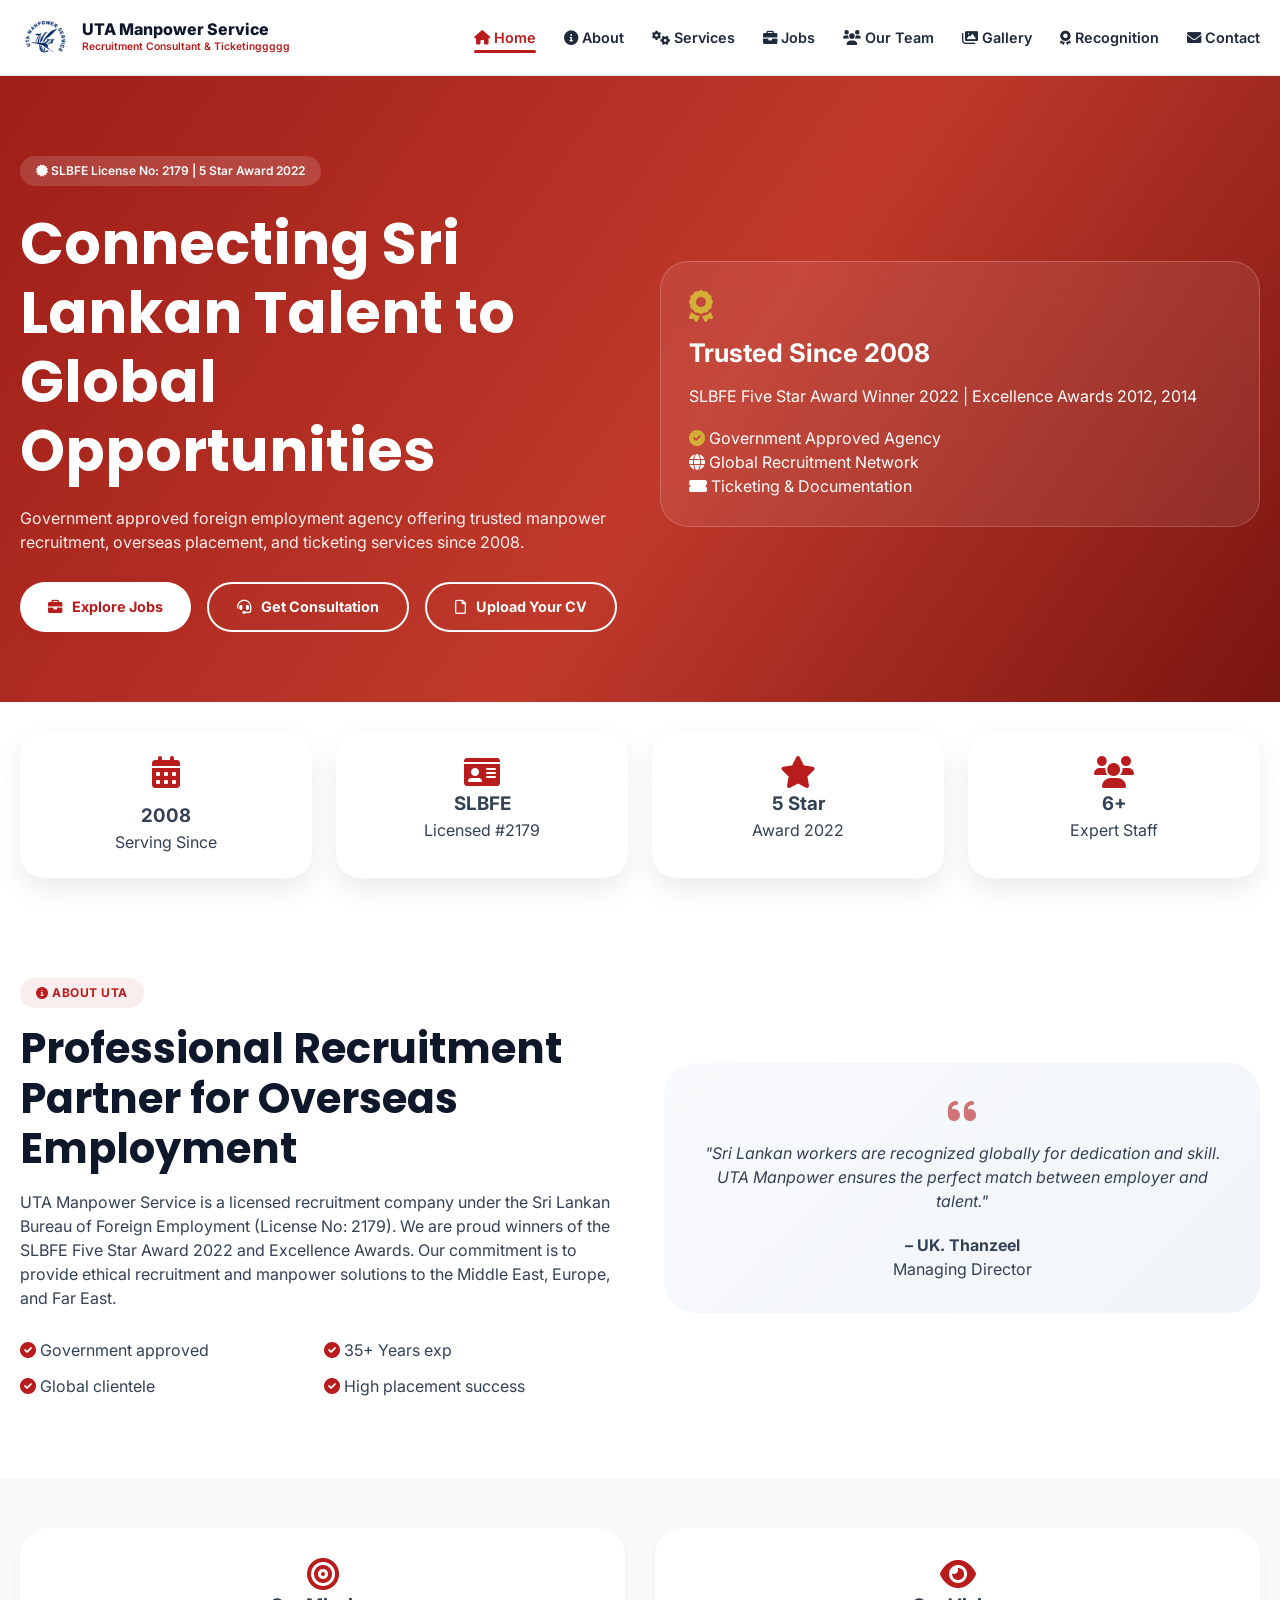
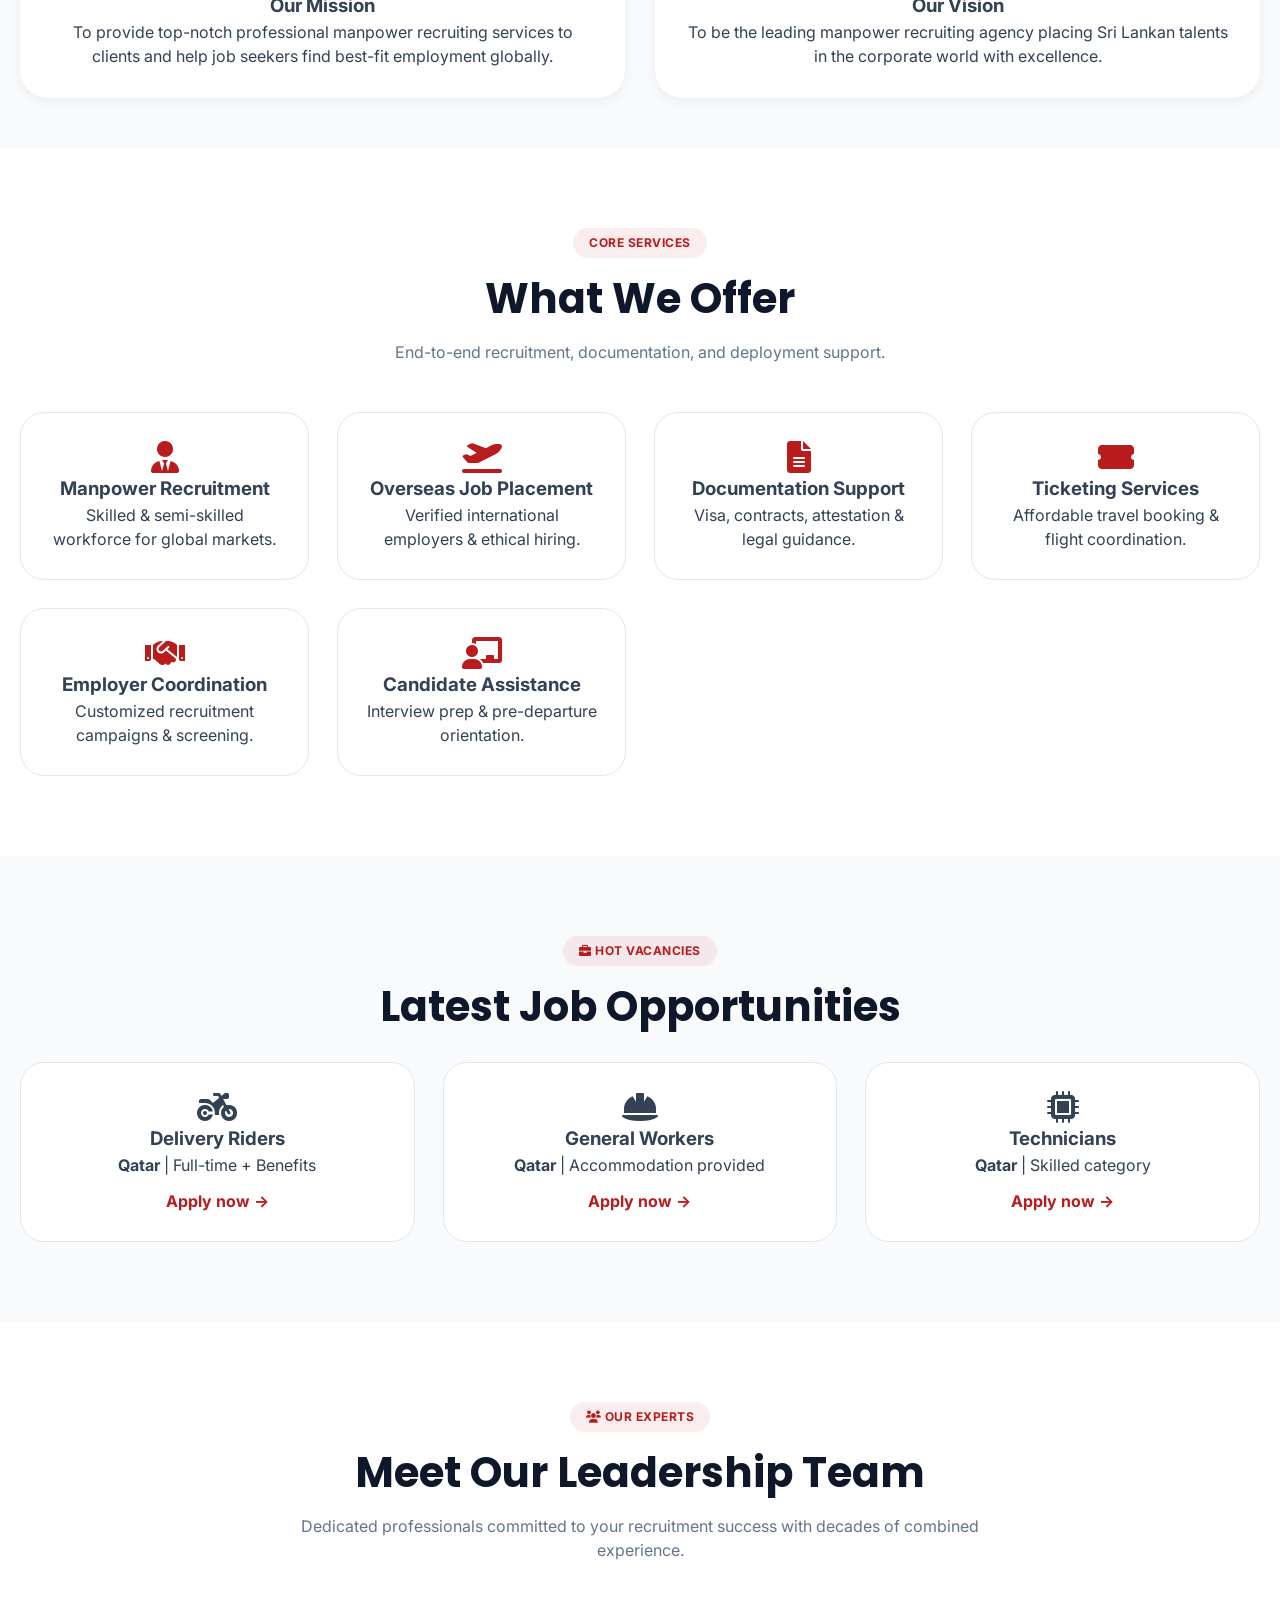
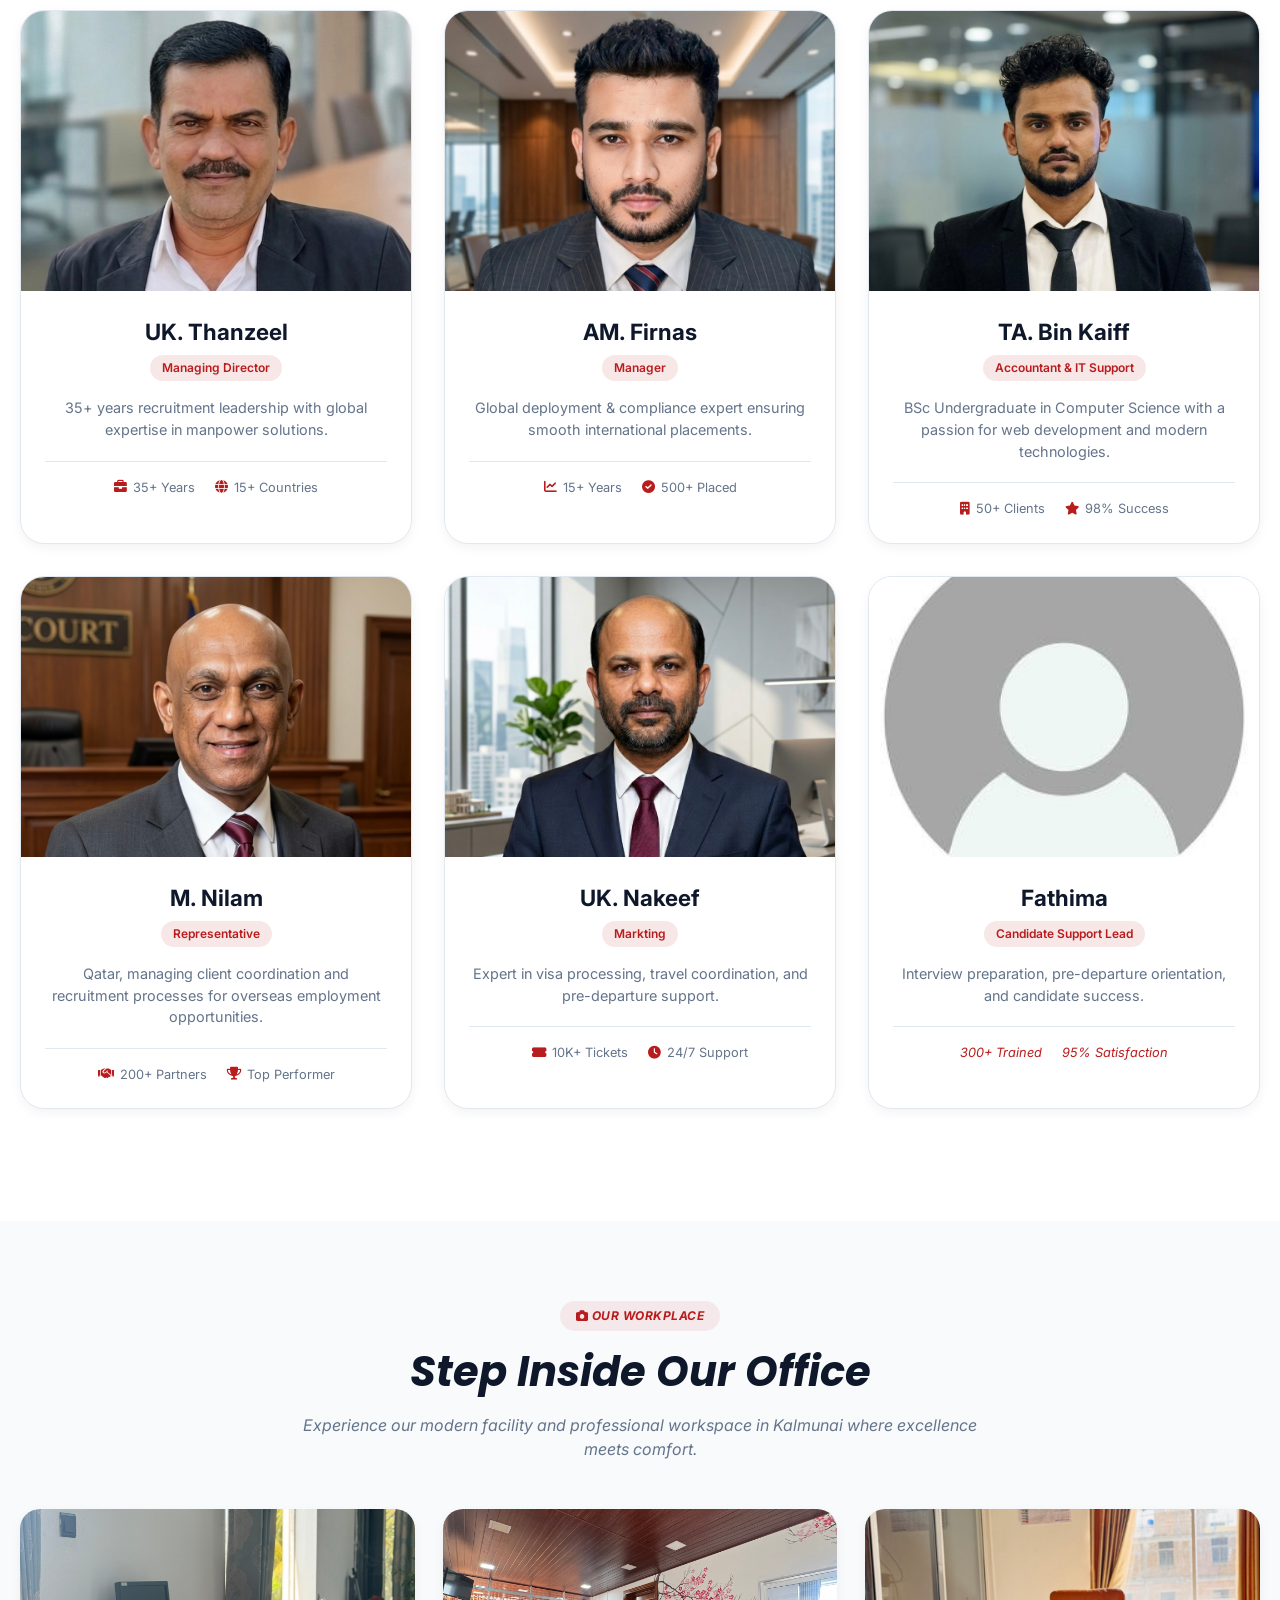
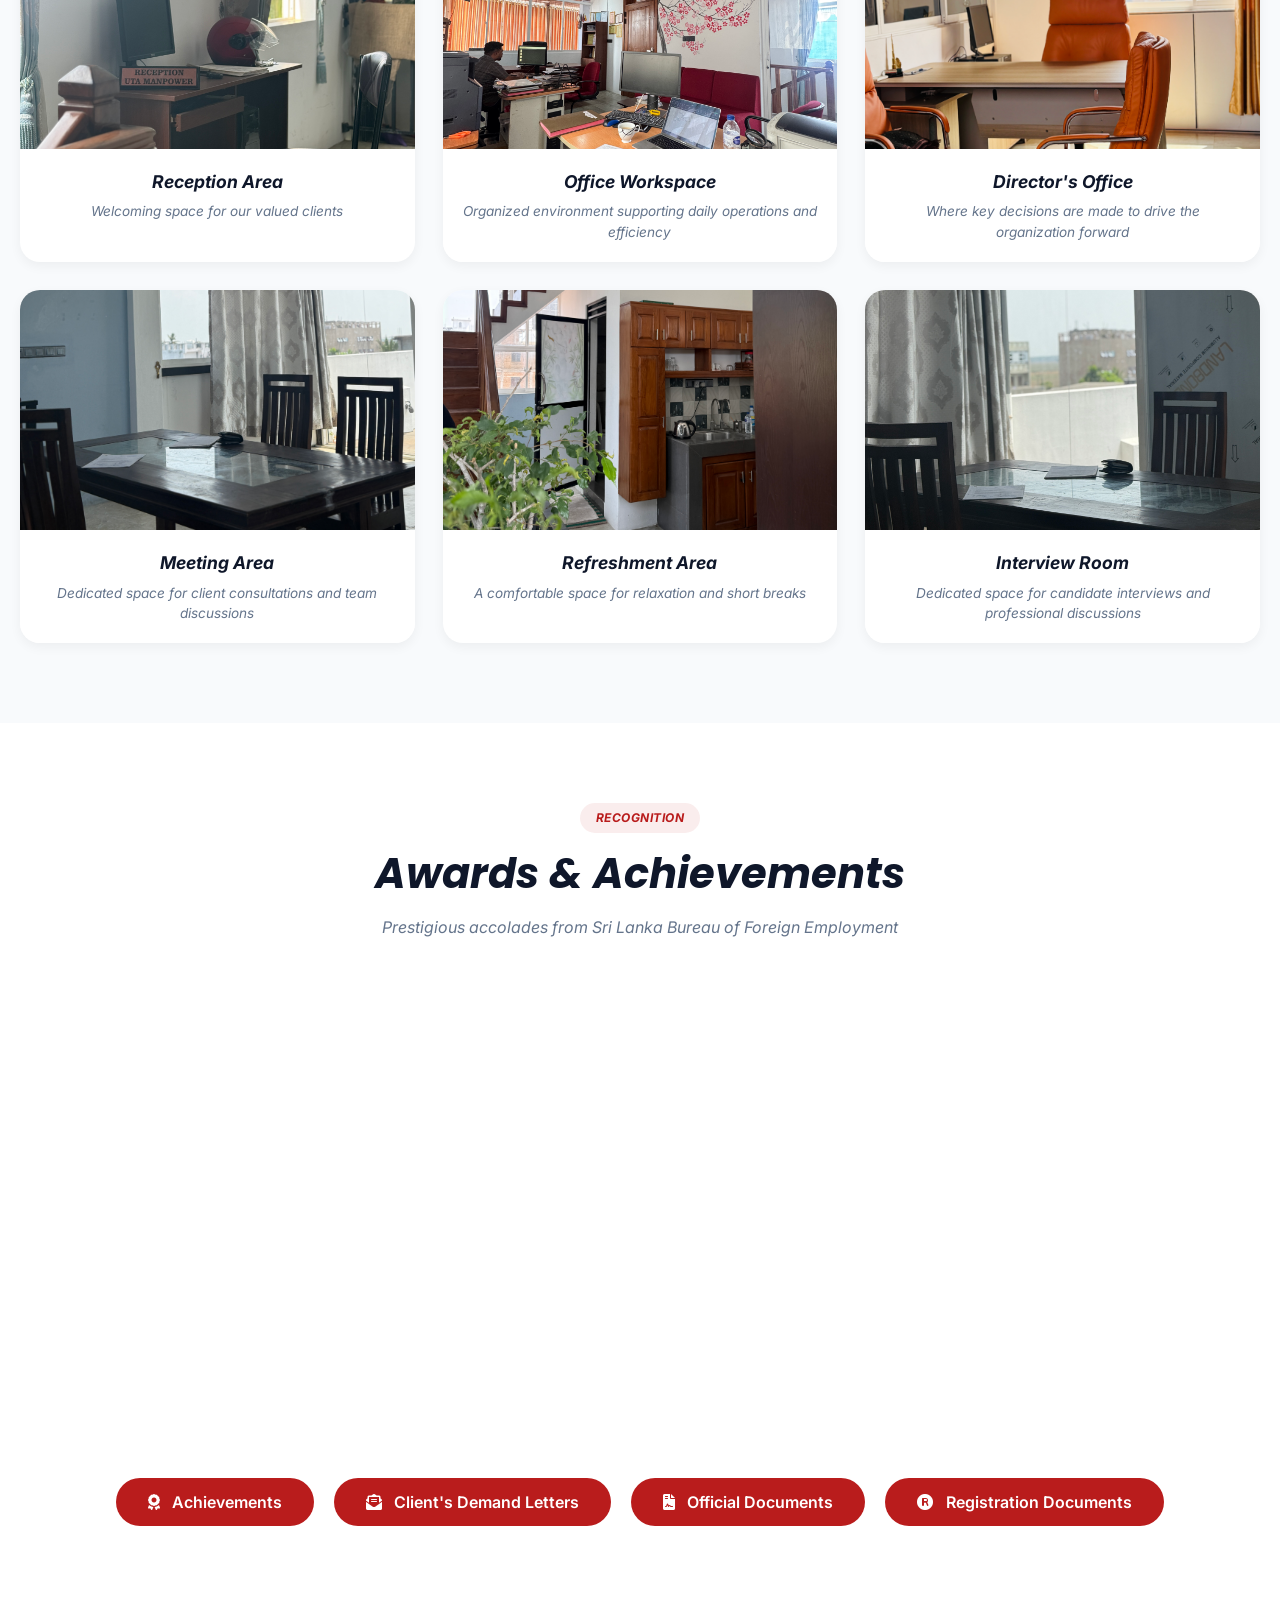
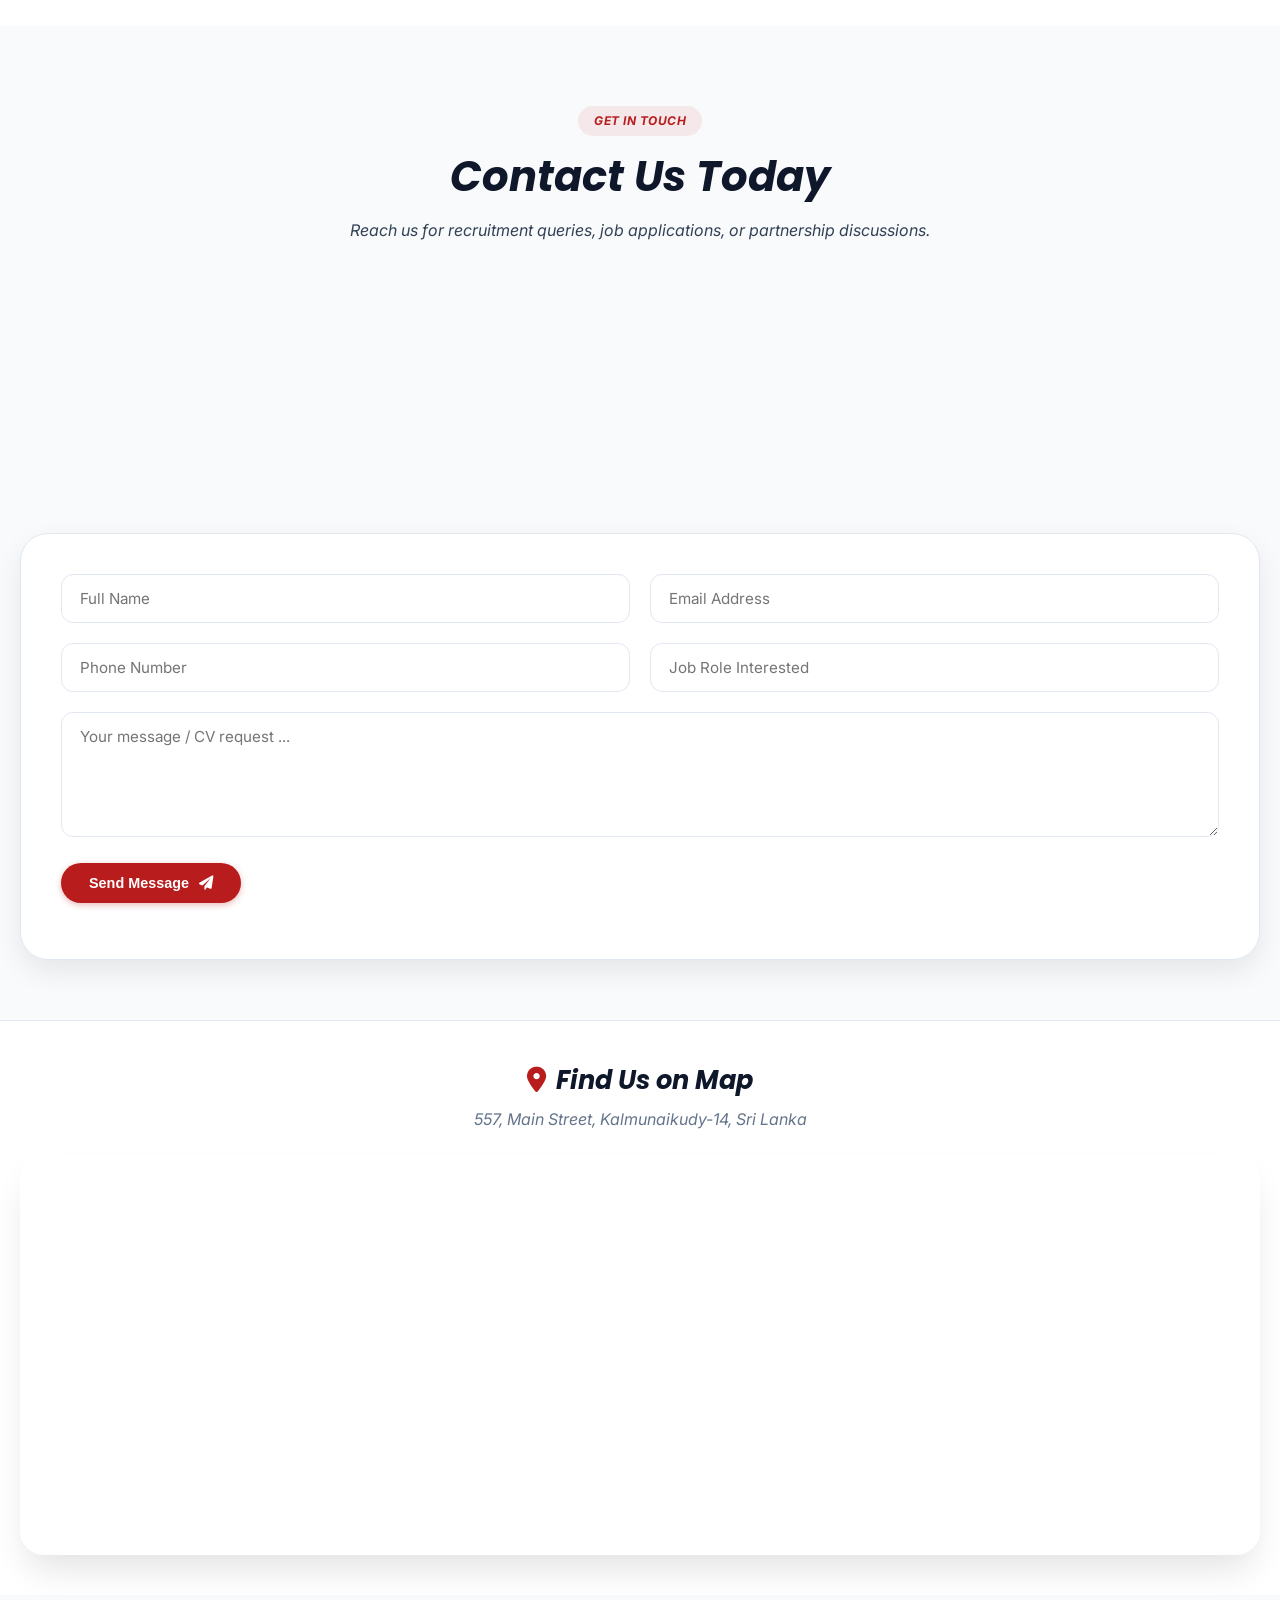
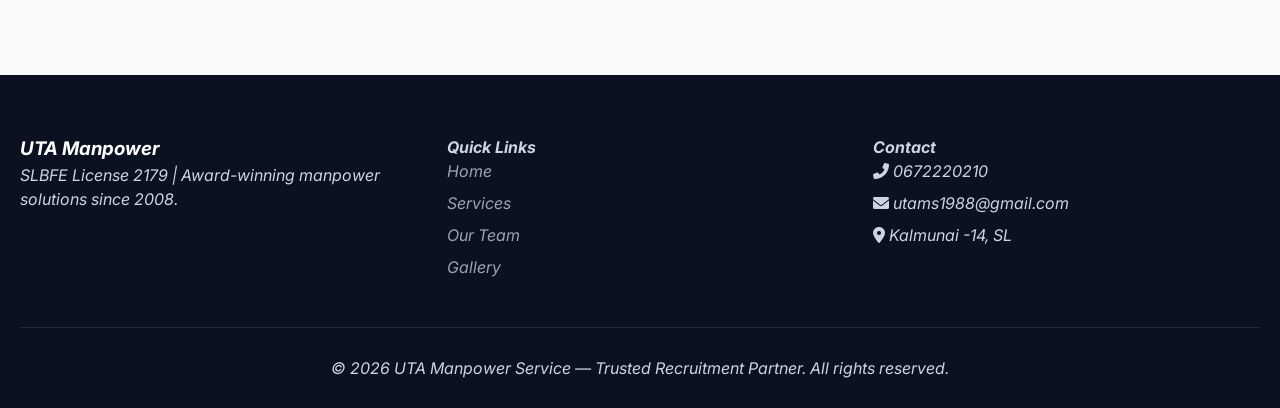
==== commit 888e910a: "example" ====
--- a/index.html
+++ b/index.html
@@ -19,7 +19,7 @@
       <div class="logo-icon" style="display: none;">UTA</div>
       <div class="logo-text">
         <h2>UTA Manpower Service</h2>
-        <p>Recruitment Consultant & Ticketing</p>
+        <p>Recruitment Consultant & Ticketinggggg</p>
       </div>
     </div>
     <button class="menu-toggle" id="menuToggle" aria-label="Menu">
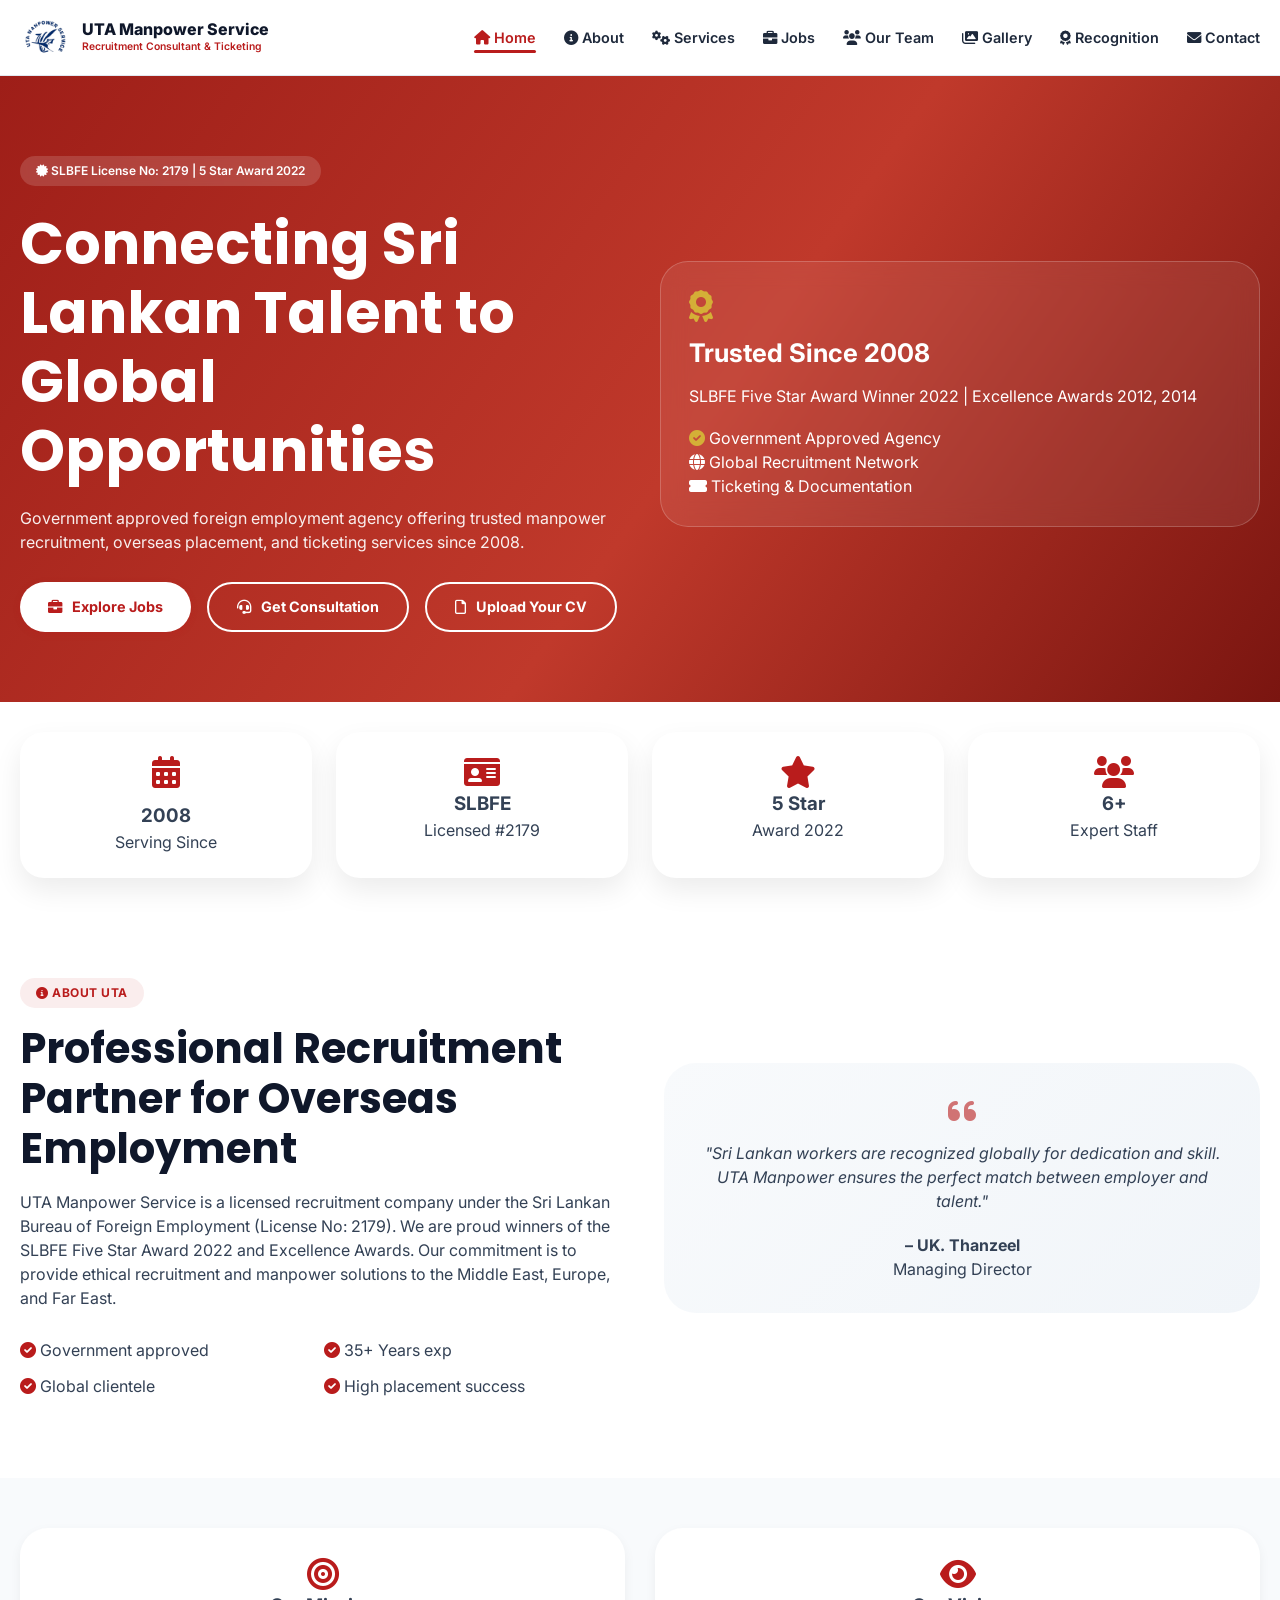
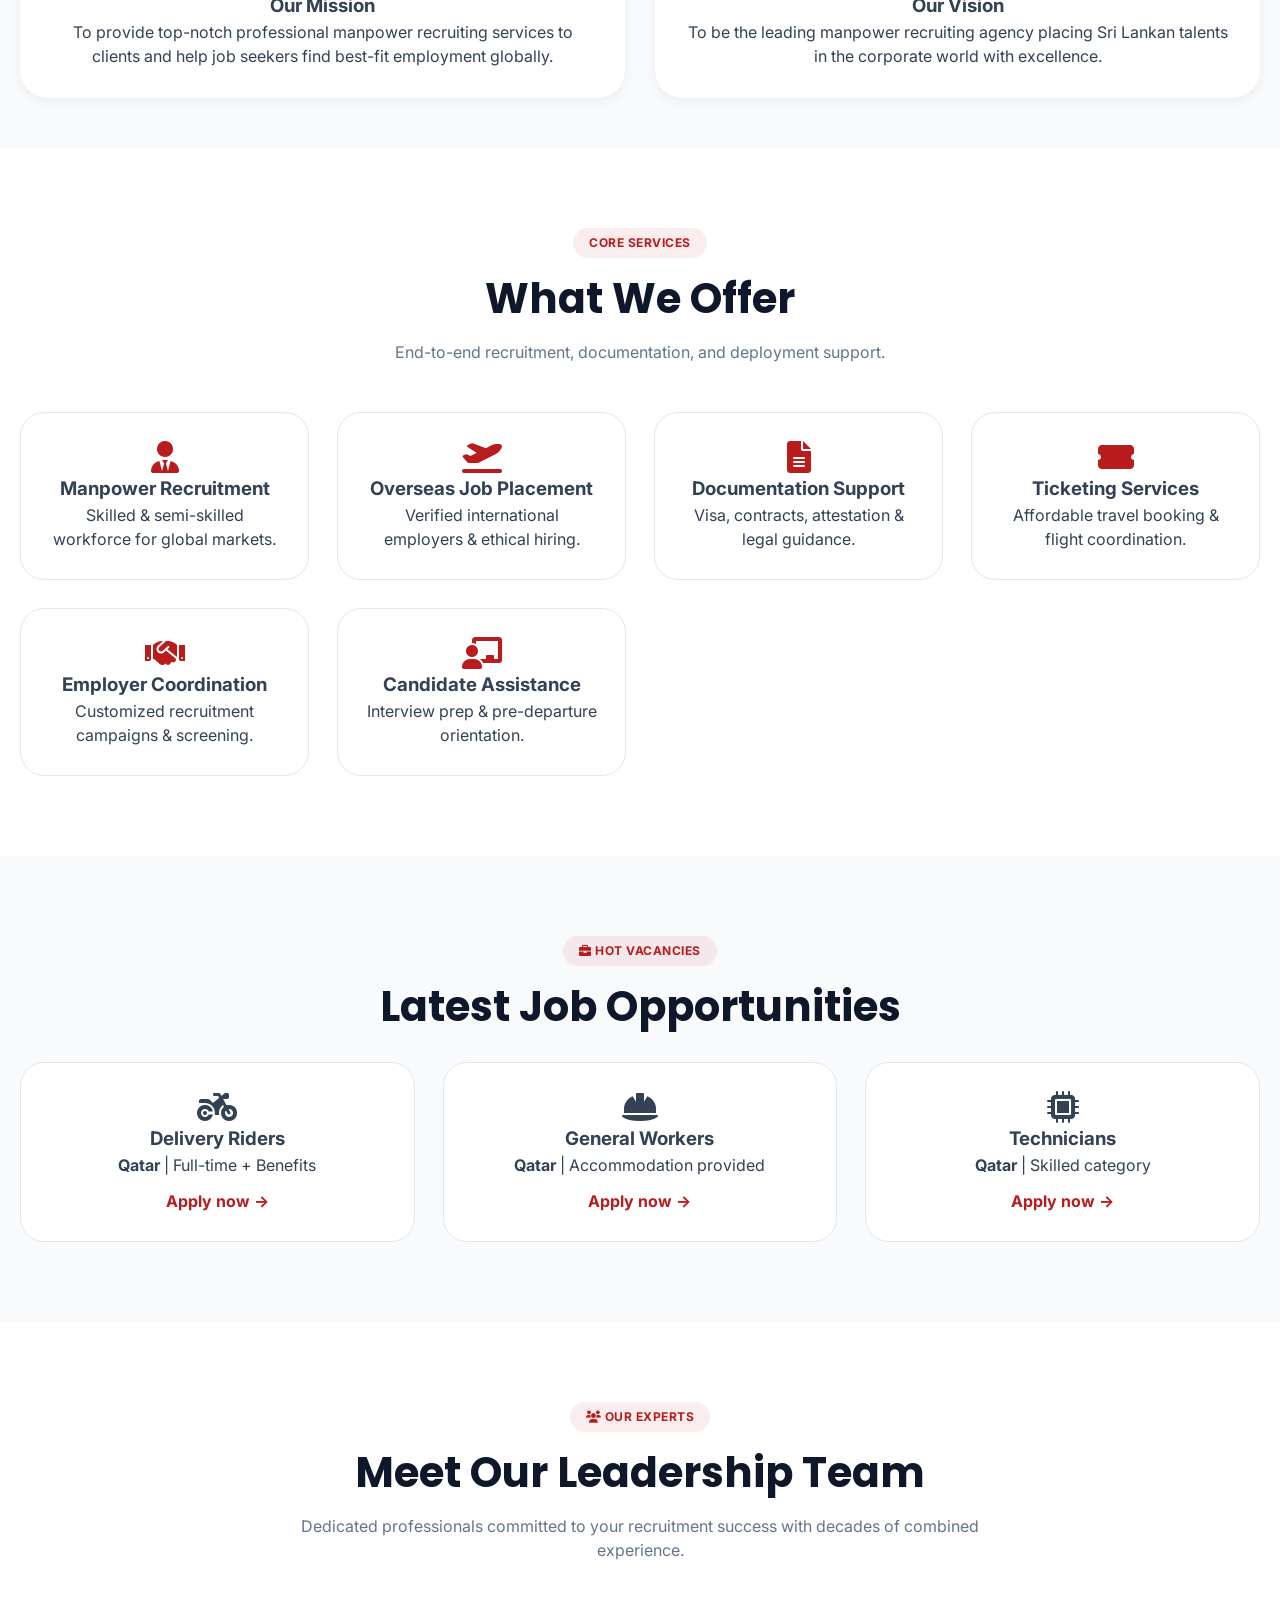
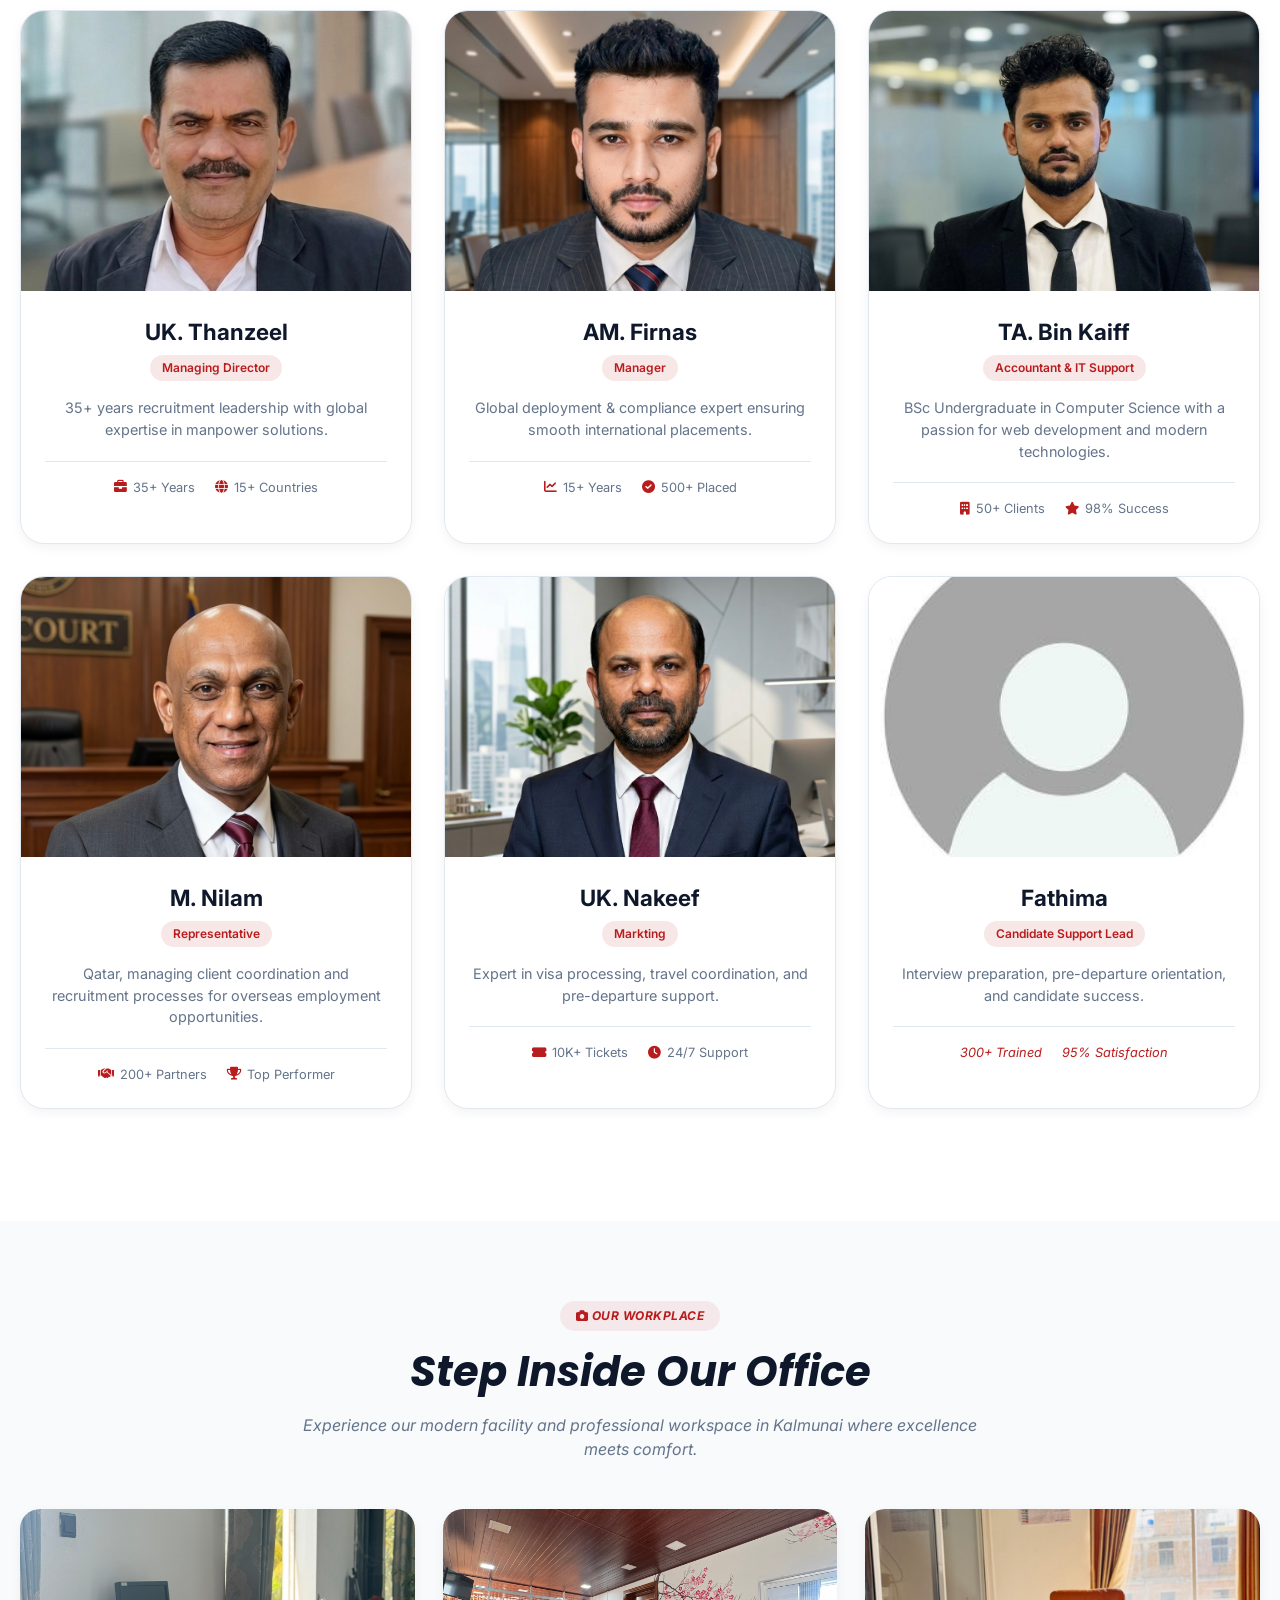
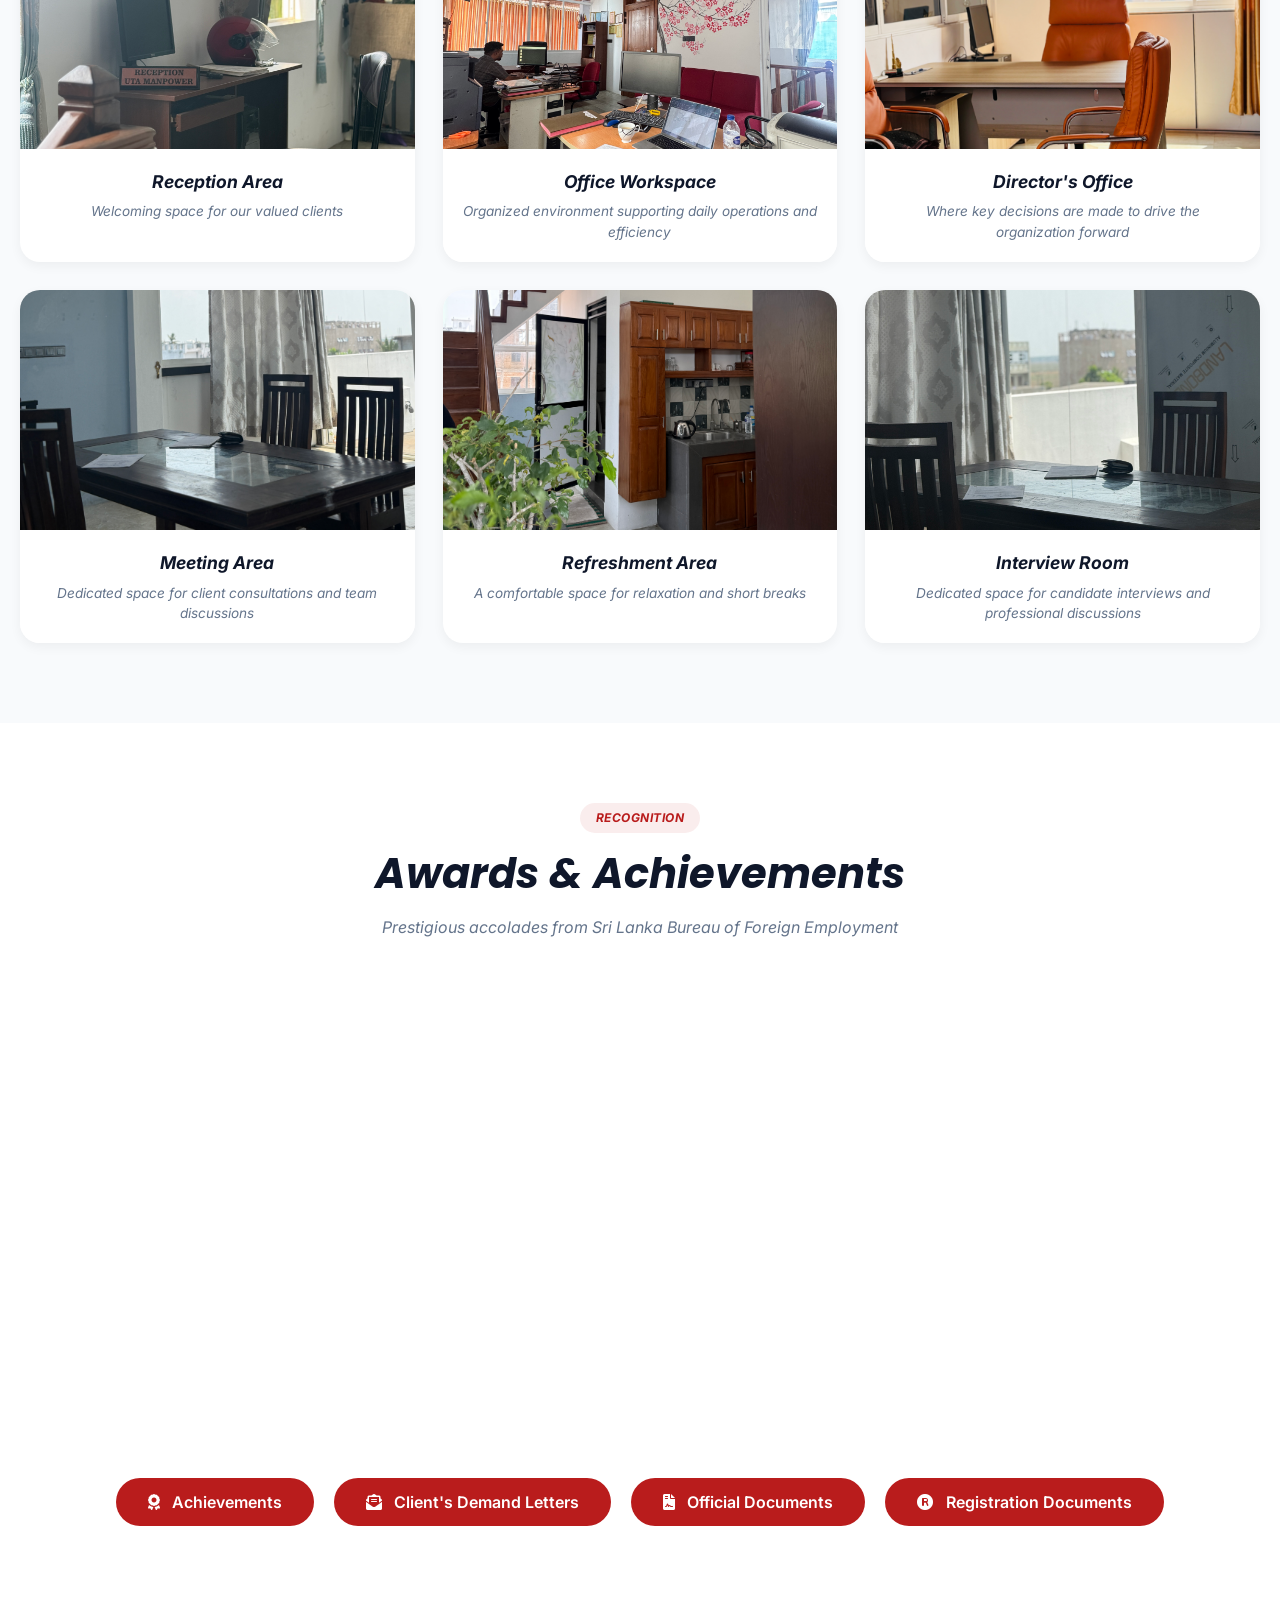
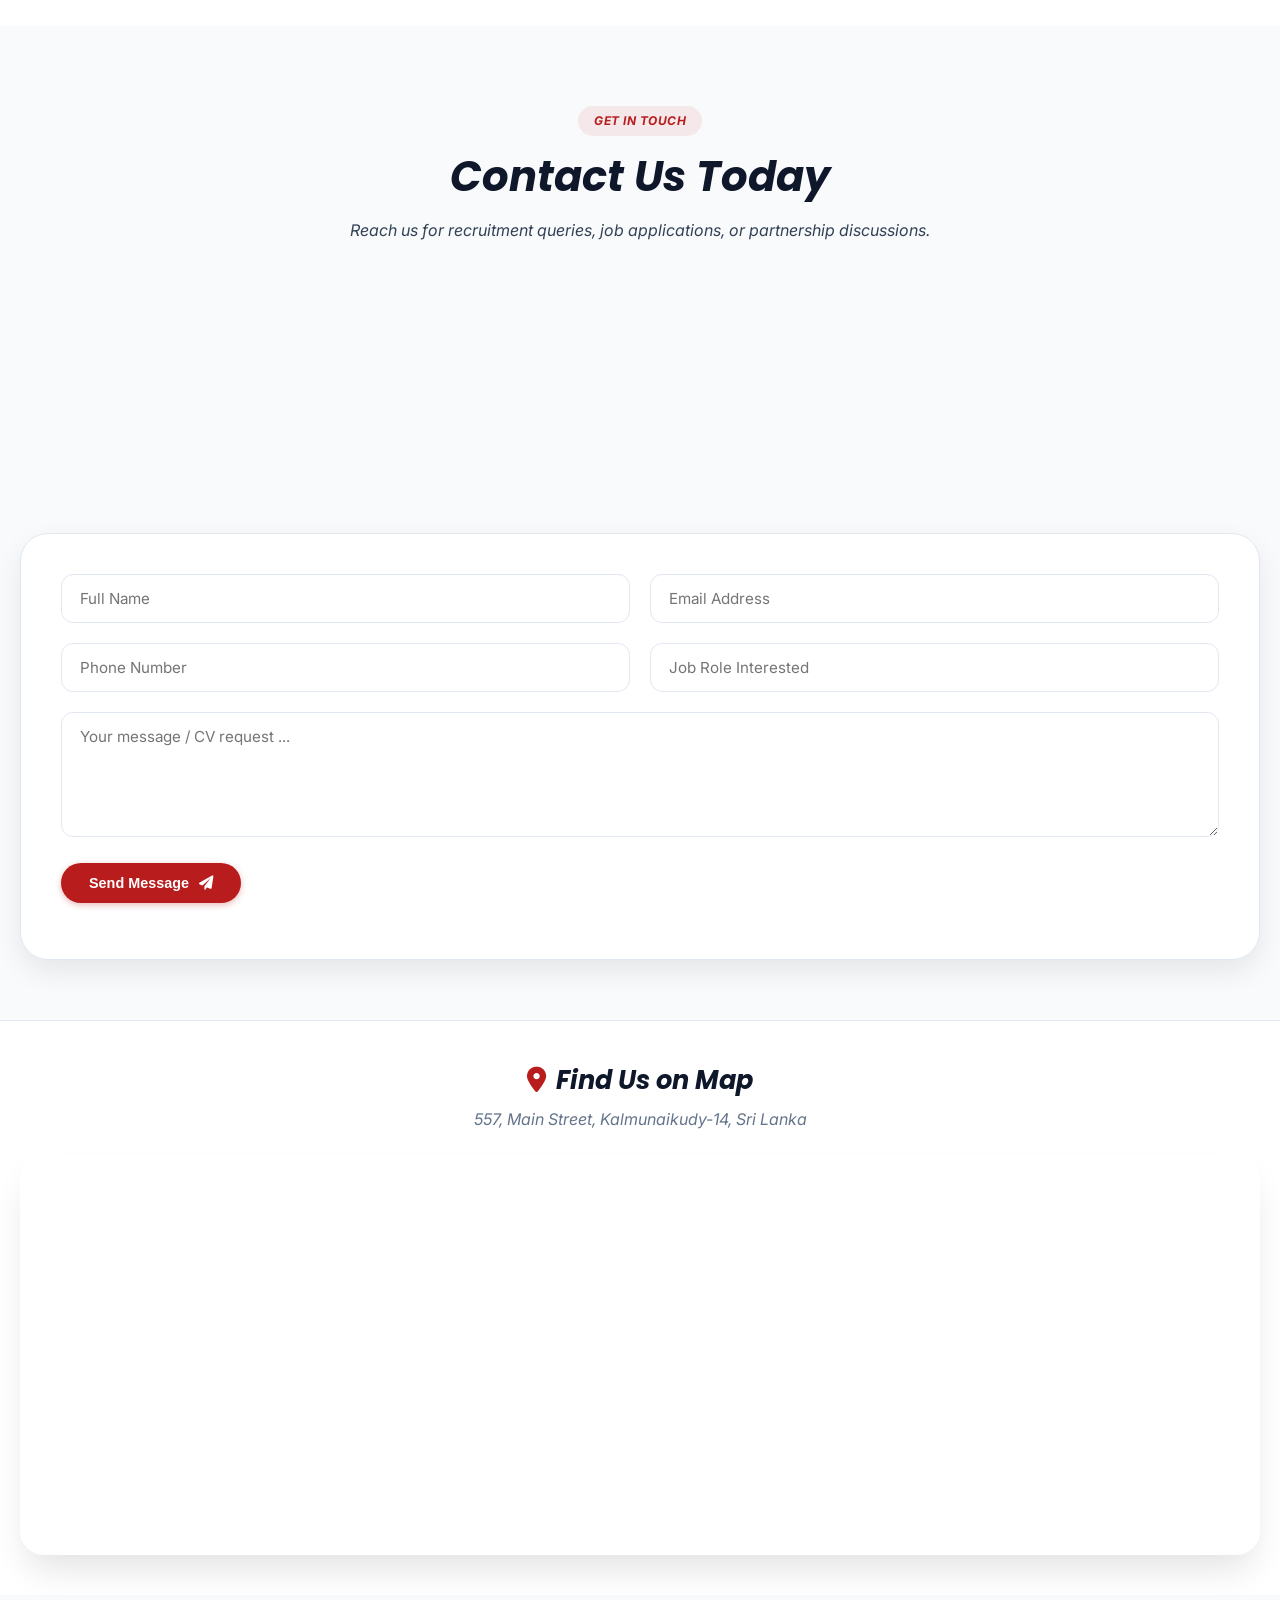
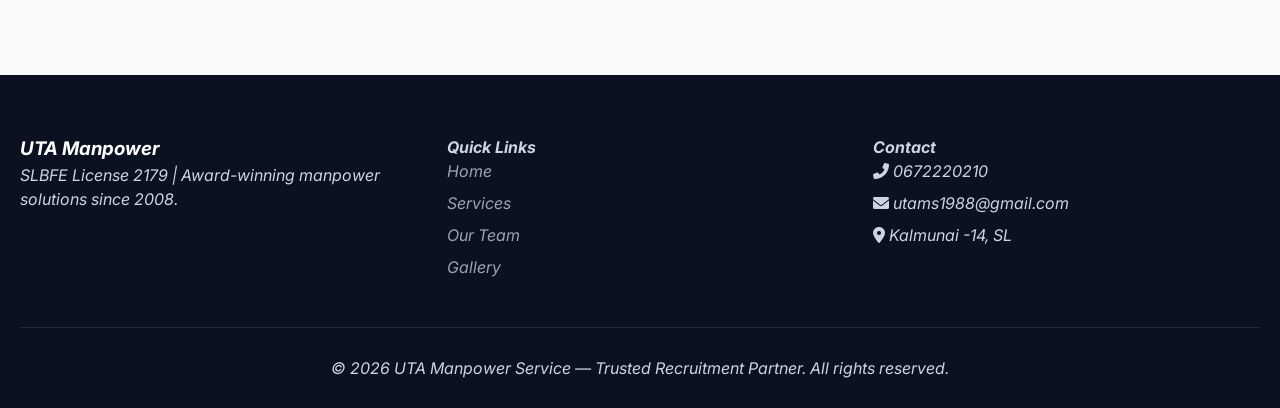
==== commit 01042651: "clear" ====
--- a/index.html
+++ b/index.html
@@ -19,7 +19,7 @@
       <div class="logo-icon" style="display: none;">UTA</div>
       <div class="logo-text">
         <h2>UTA Manpower Service</h2>
-        <p>Recruitment Consultant & Ticketinggggg</p>
+        <p>Recruitment Consultant & Ticketing</p>
       </div>
     </div>
     <button class="menu-toggle" id="menuToggle" aria-label="Menu">
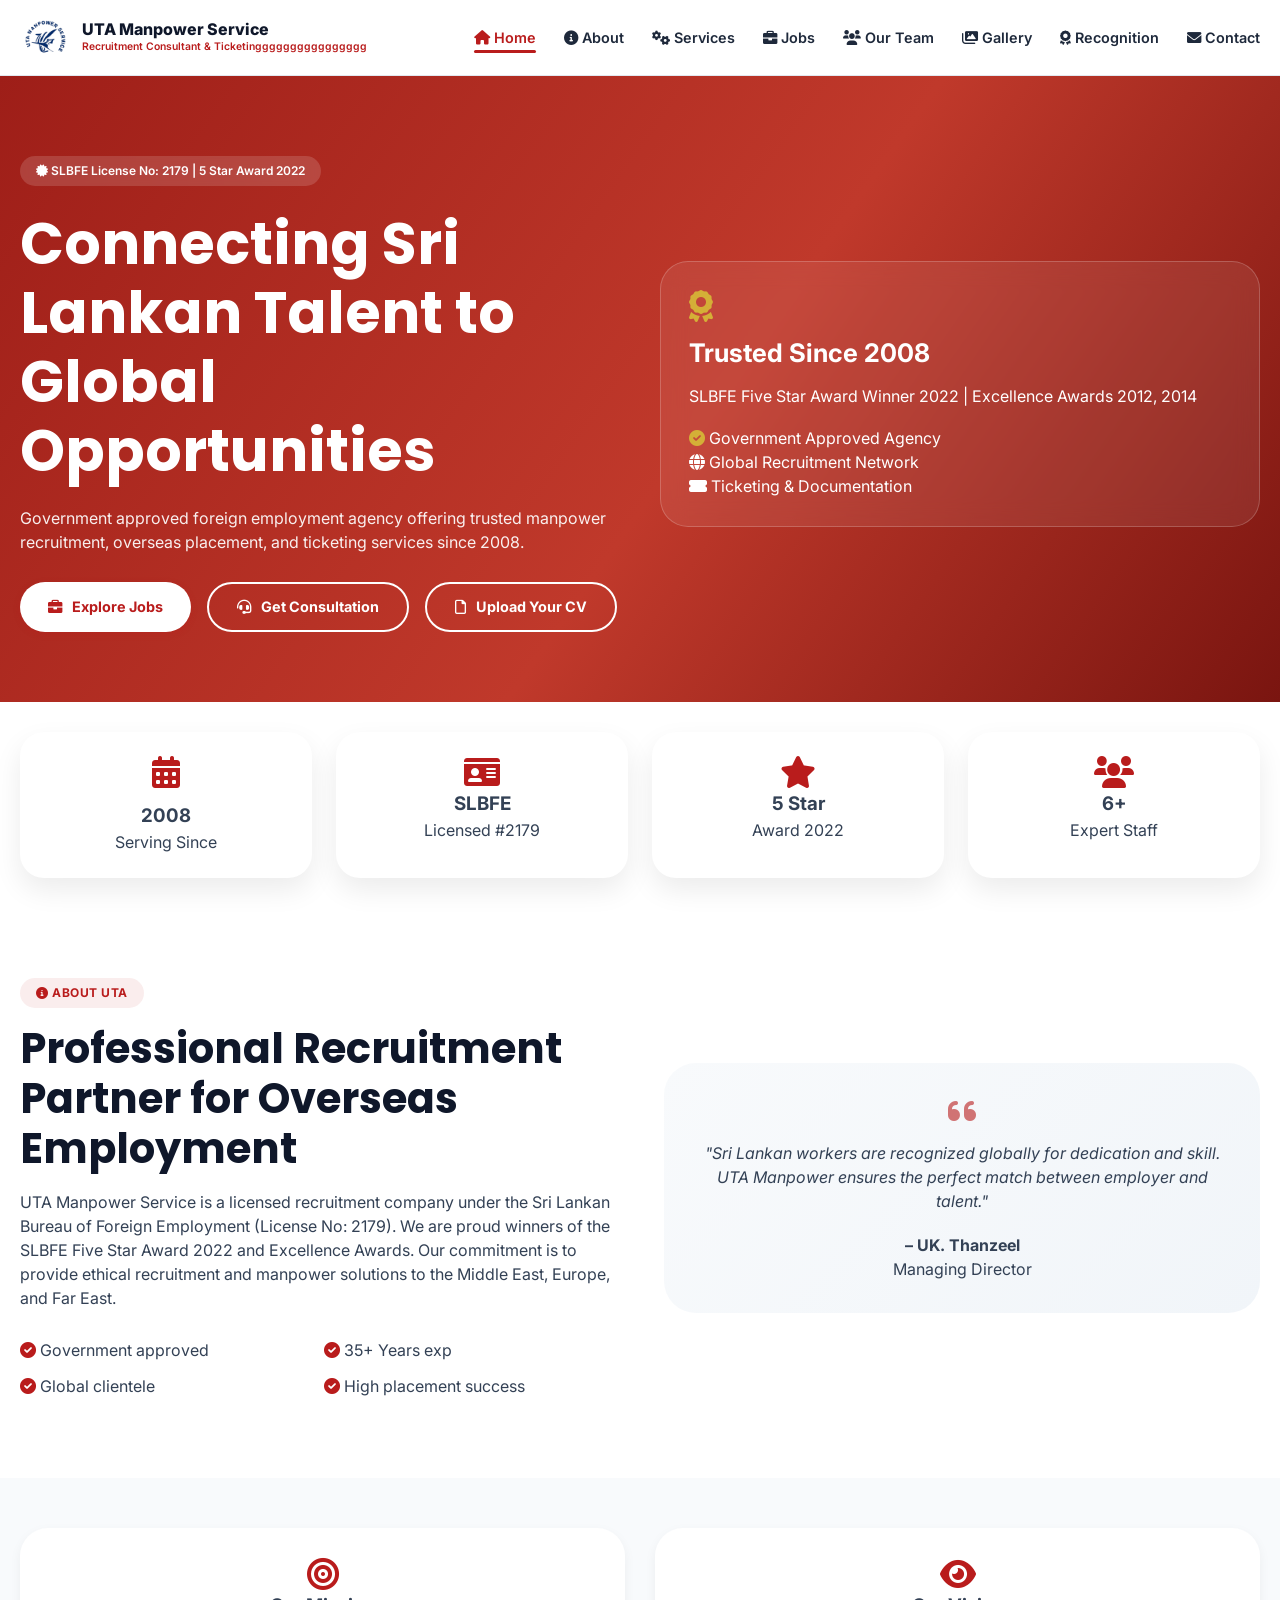
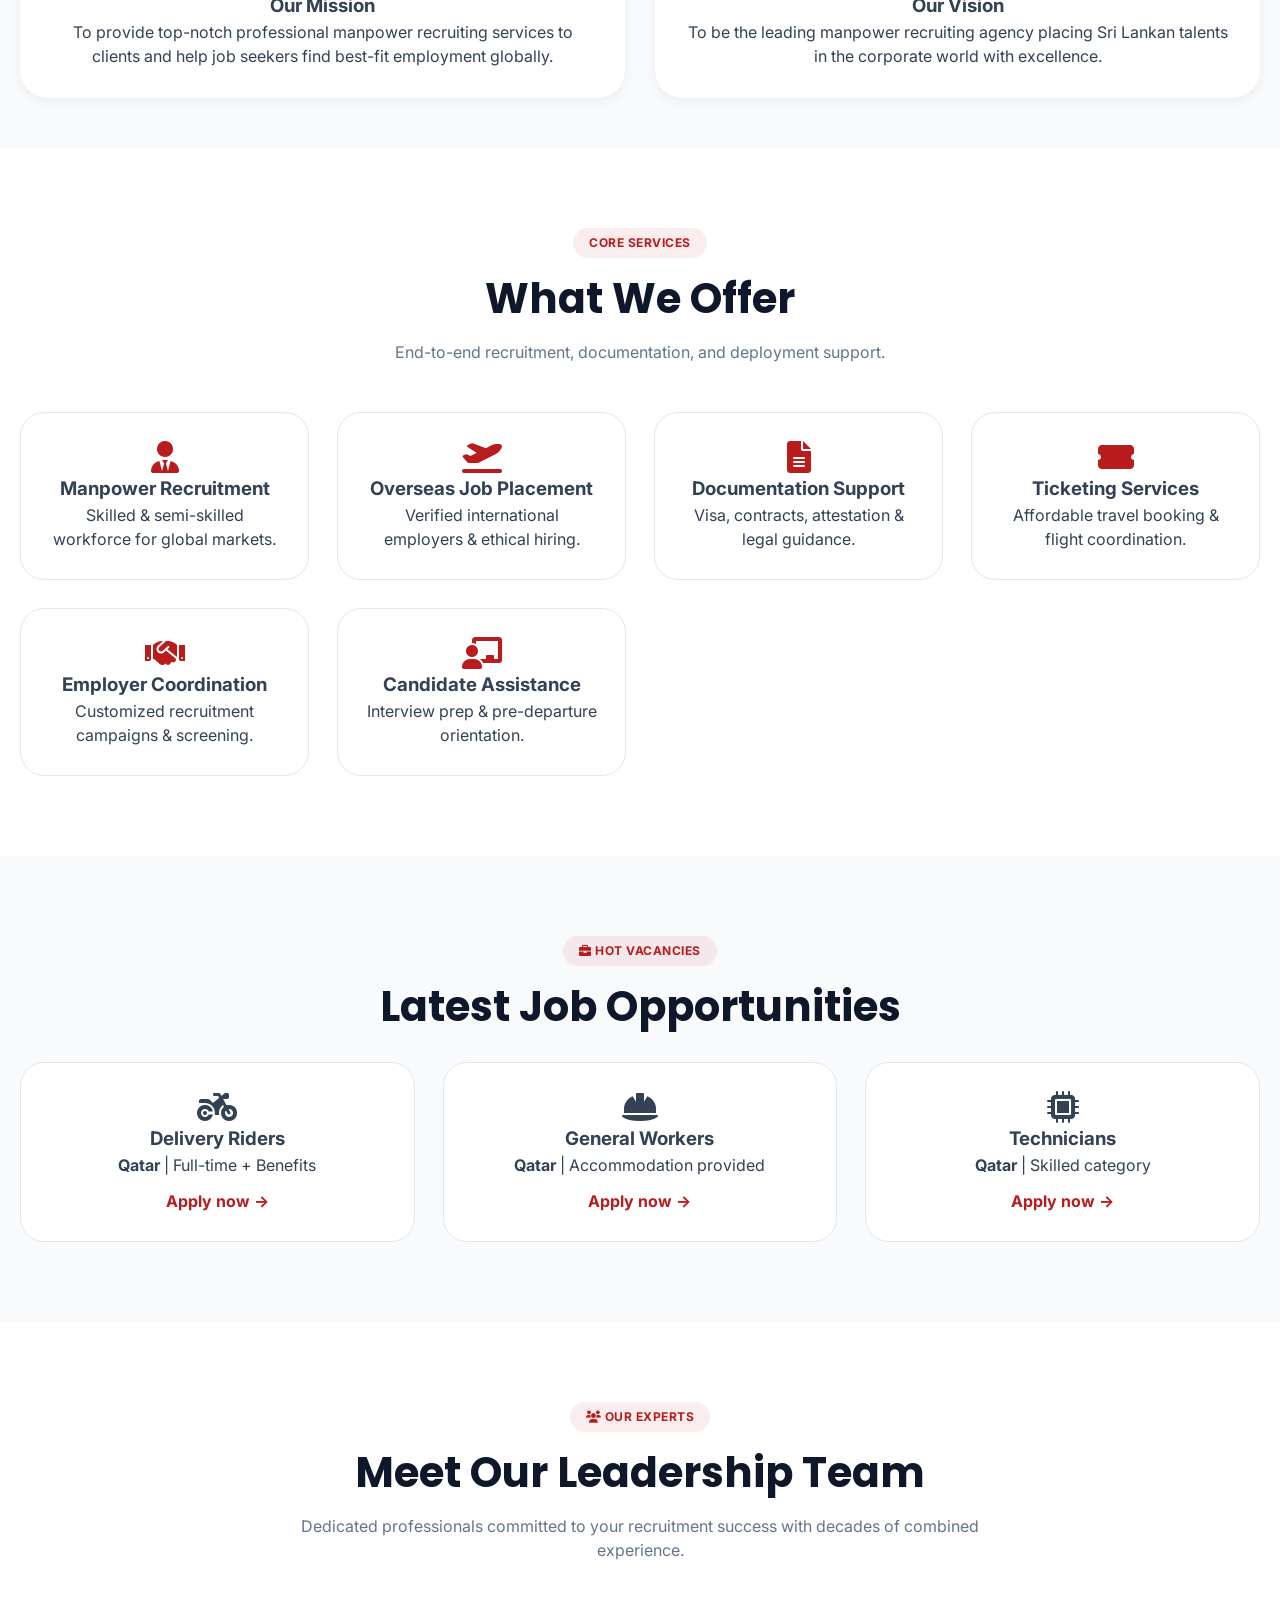
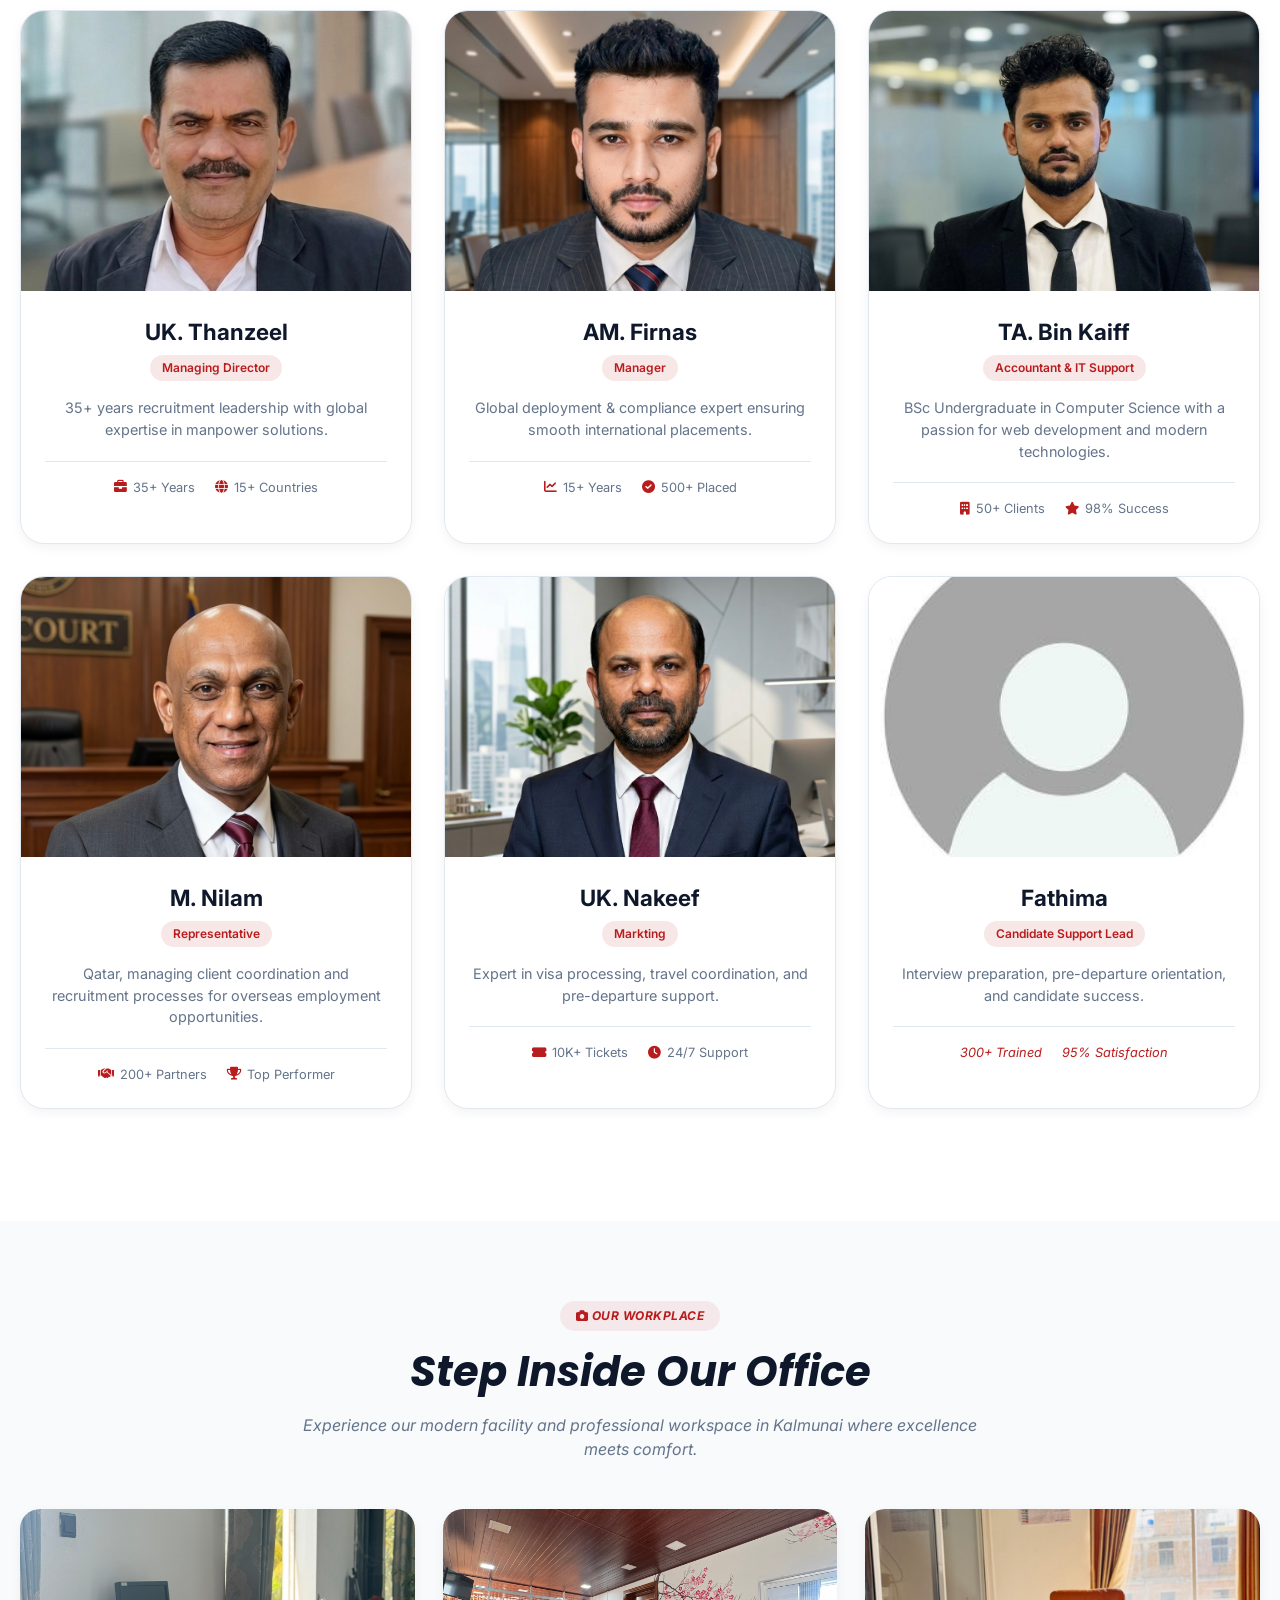
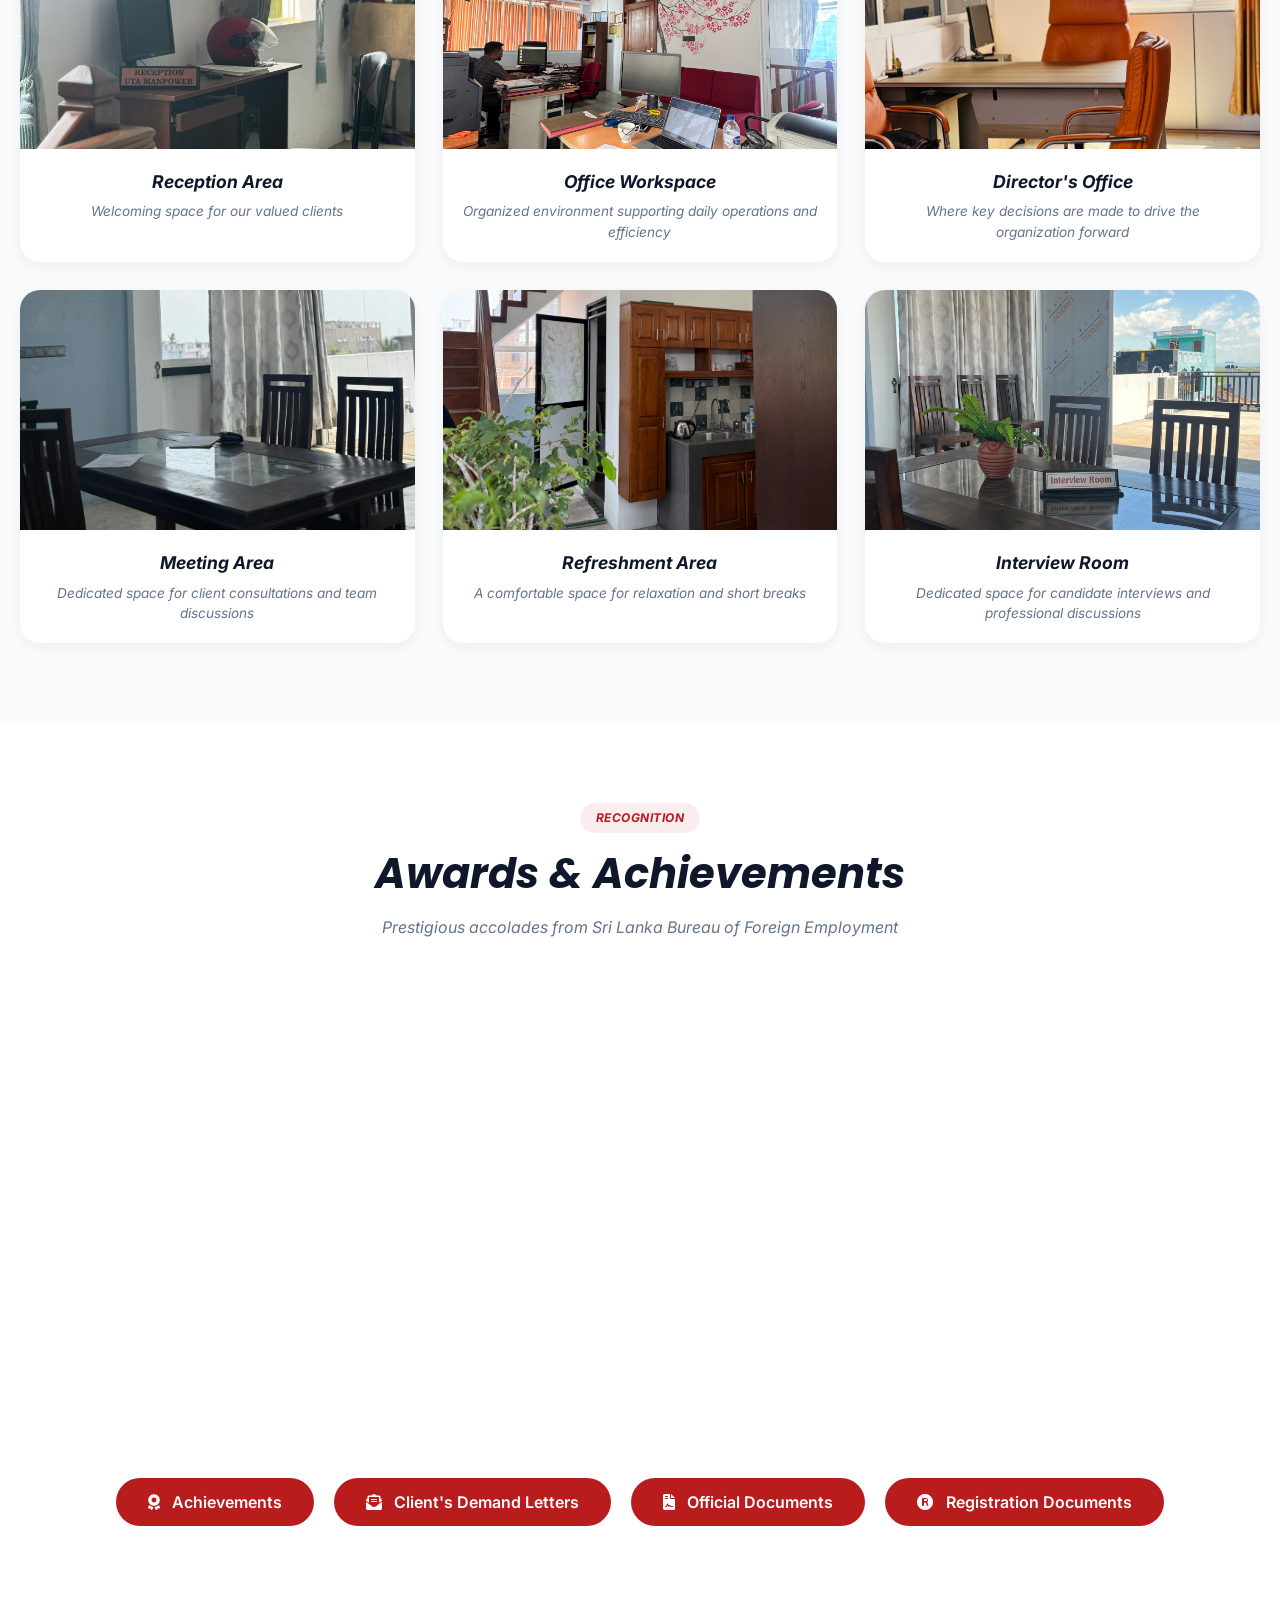
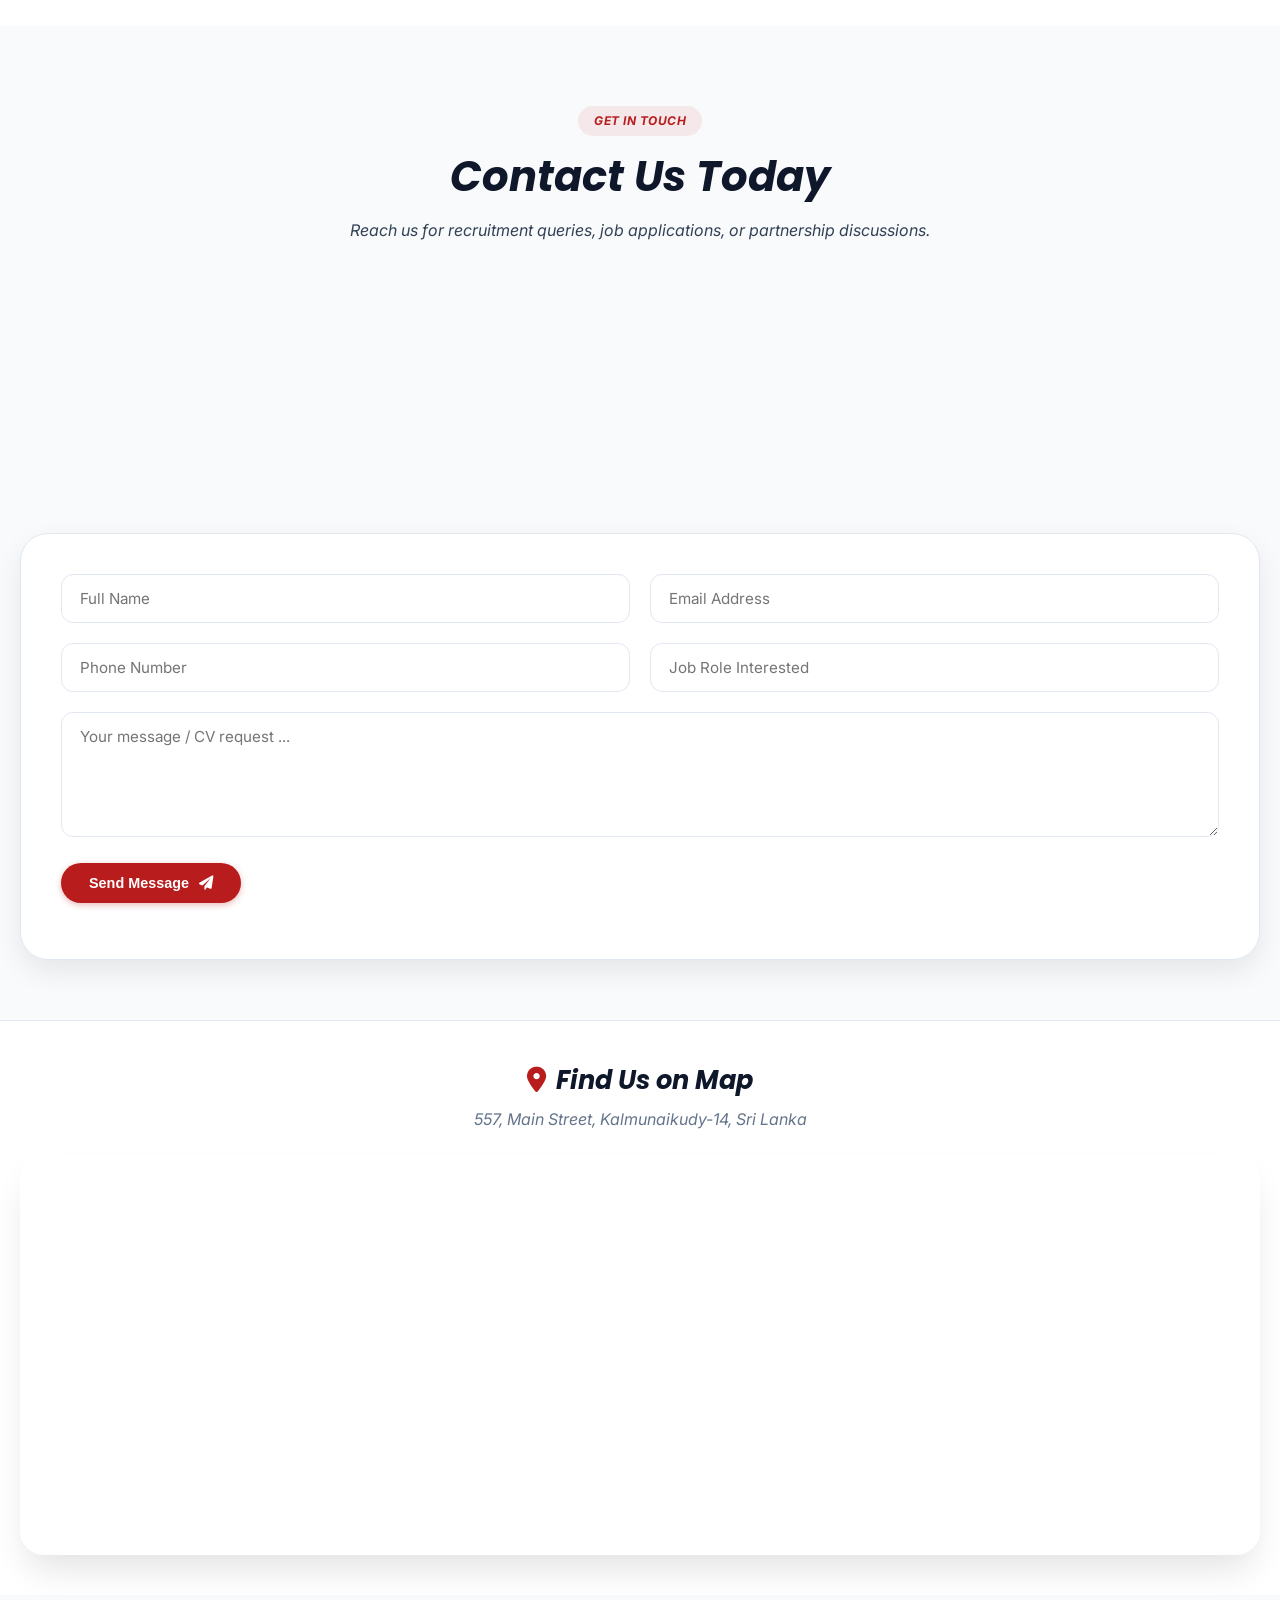
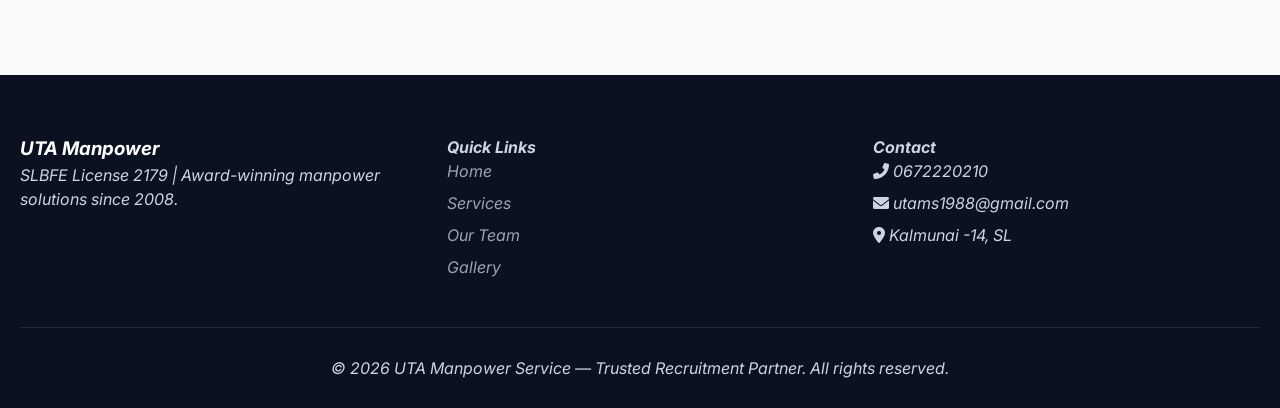
==== commit 2dd0f064: "example changed" ====
--- a/index.html
+++ b/index.html
@@ -19,7 +19,7 @@
       <div class="logo-icon" style="display: none;">UTA</div>
       <div class="logo-text">
         <h2>UTA Manpower Service</h2>
-        <p>Recruitment Consultant & Ticketing</p>
+        <p>Recruitment Consultant & Ticketingggggggggggggggg</p>
       </div>
     </div>
     <button class="menu-toggle" id="menuToggle" aria-label="Menu">
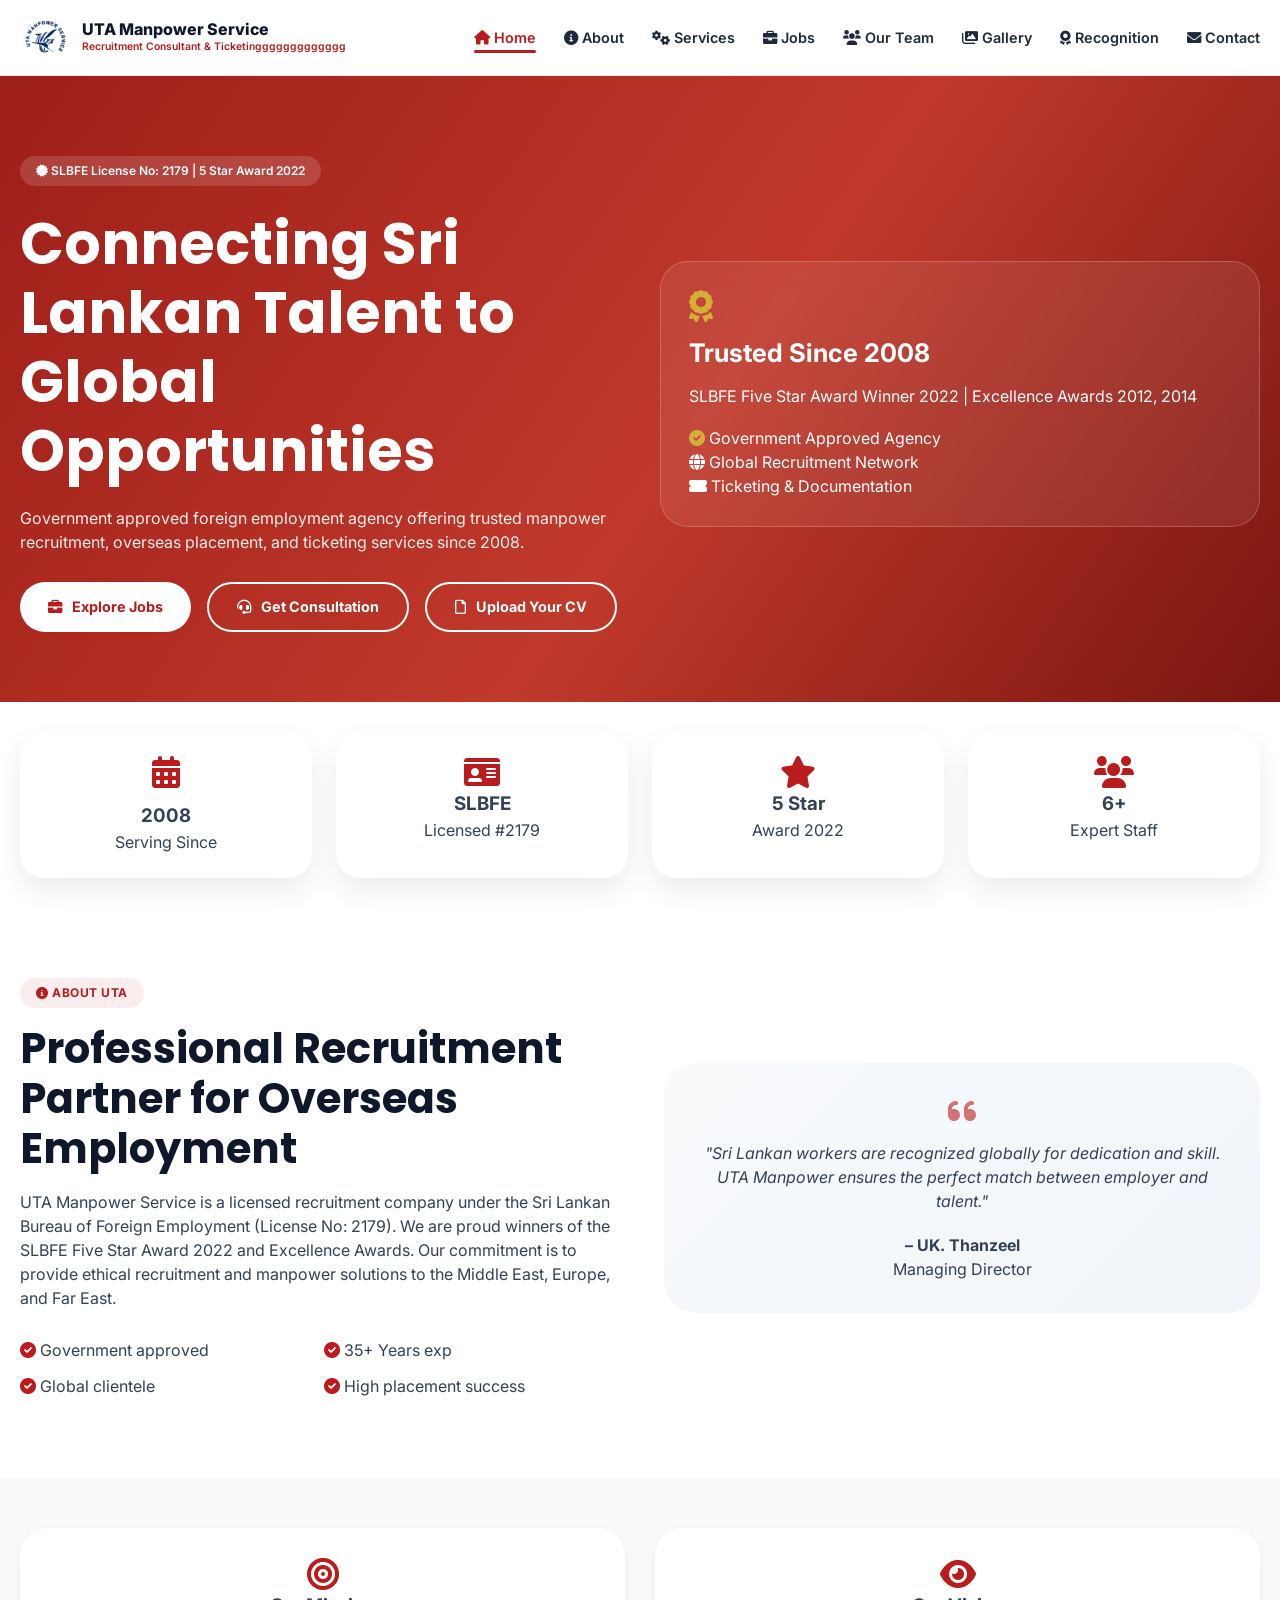
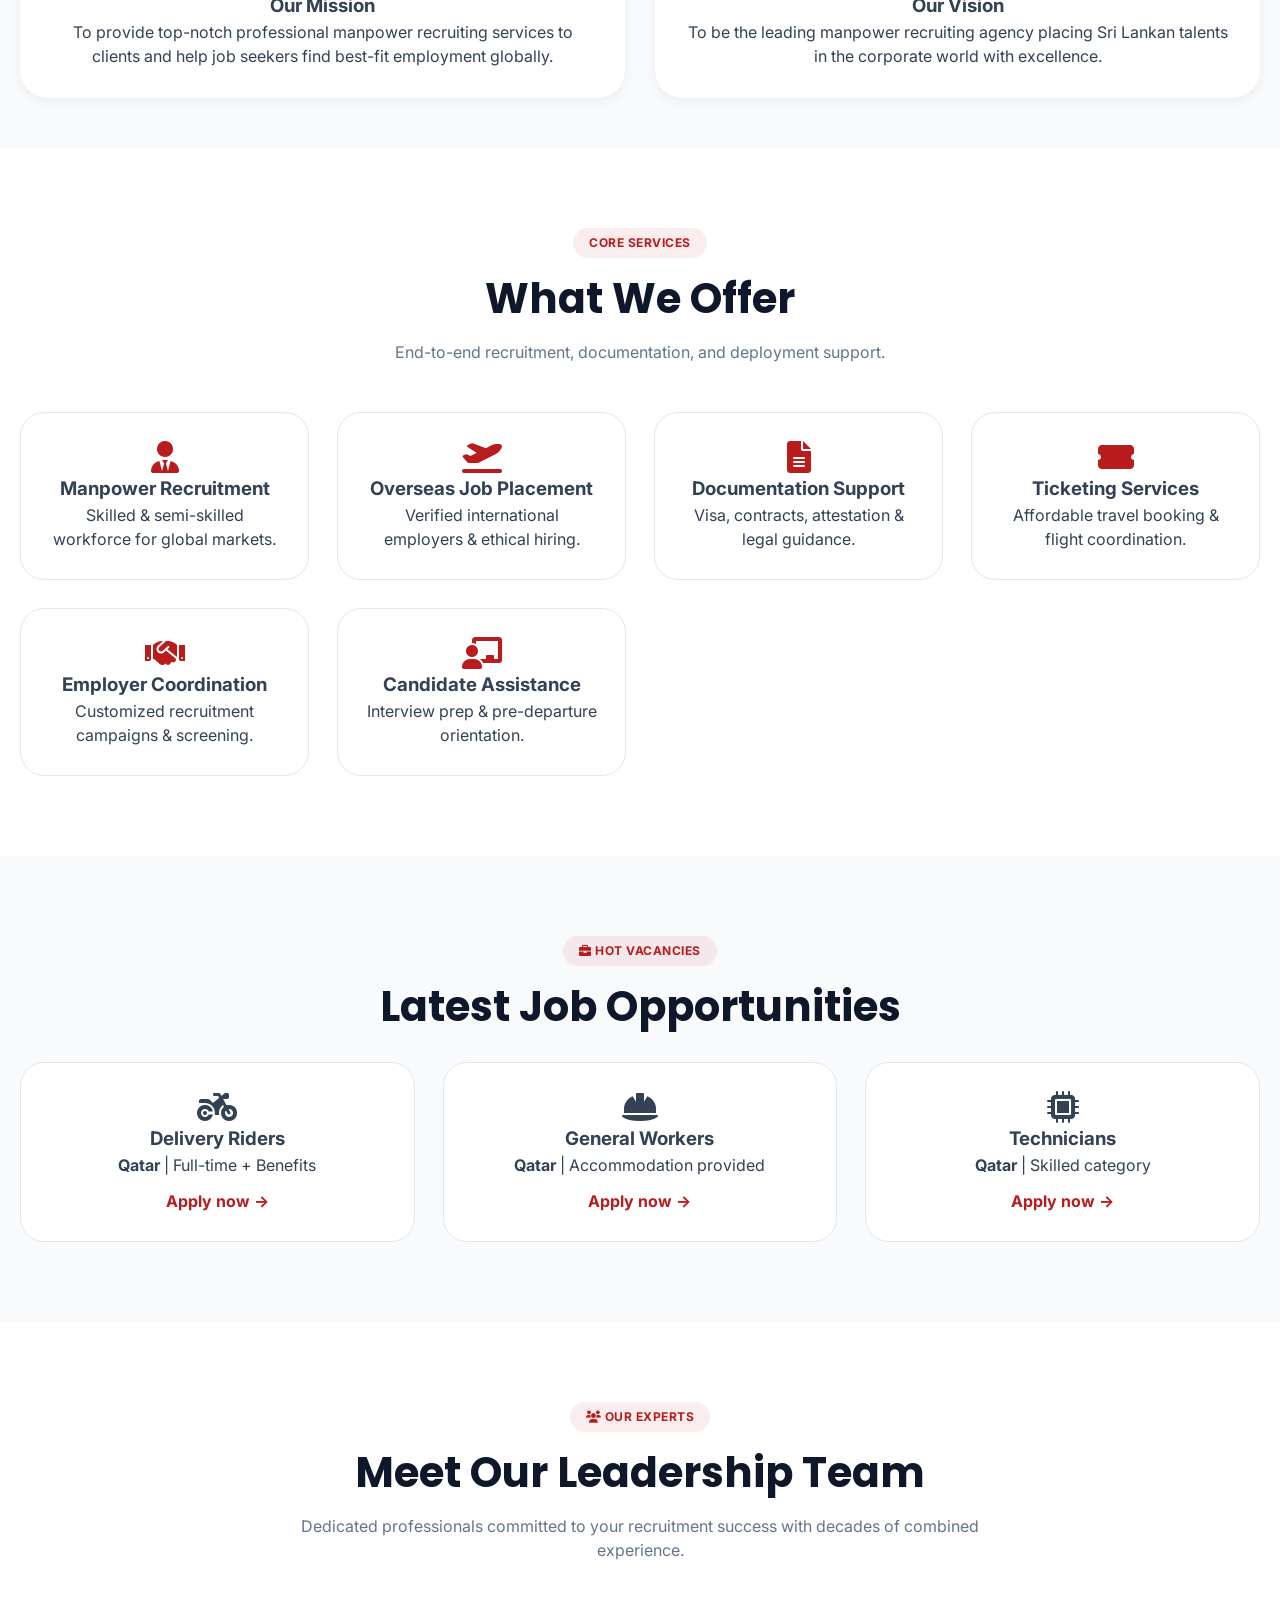
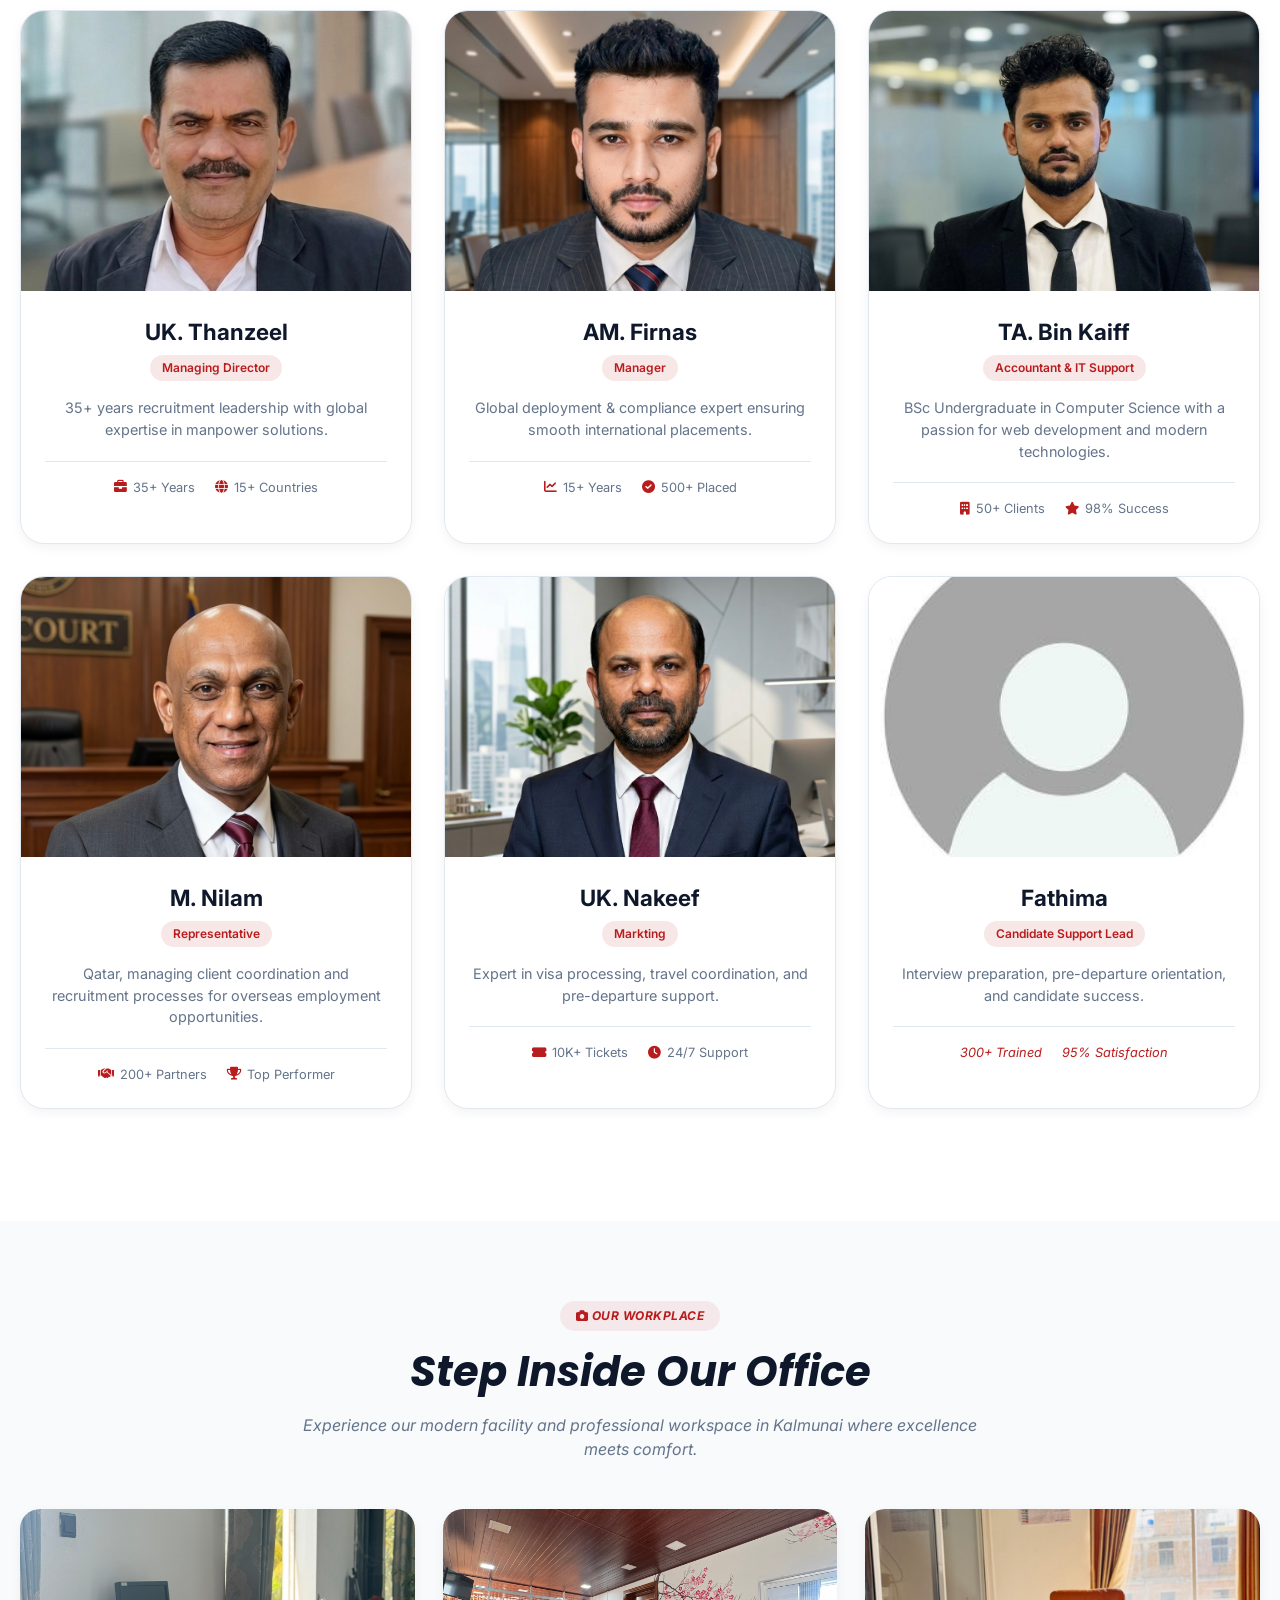
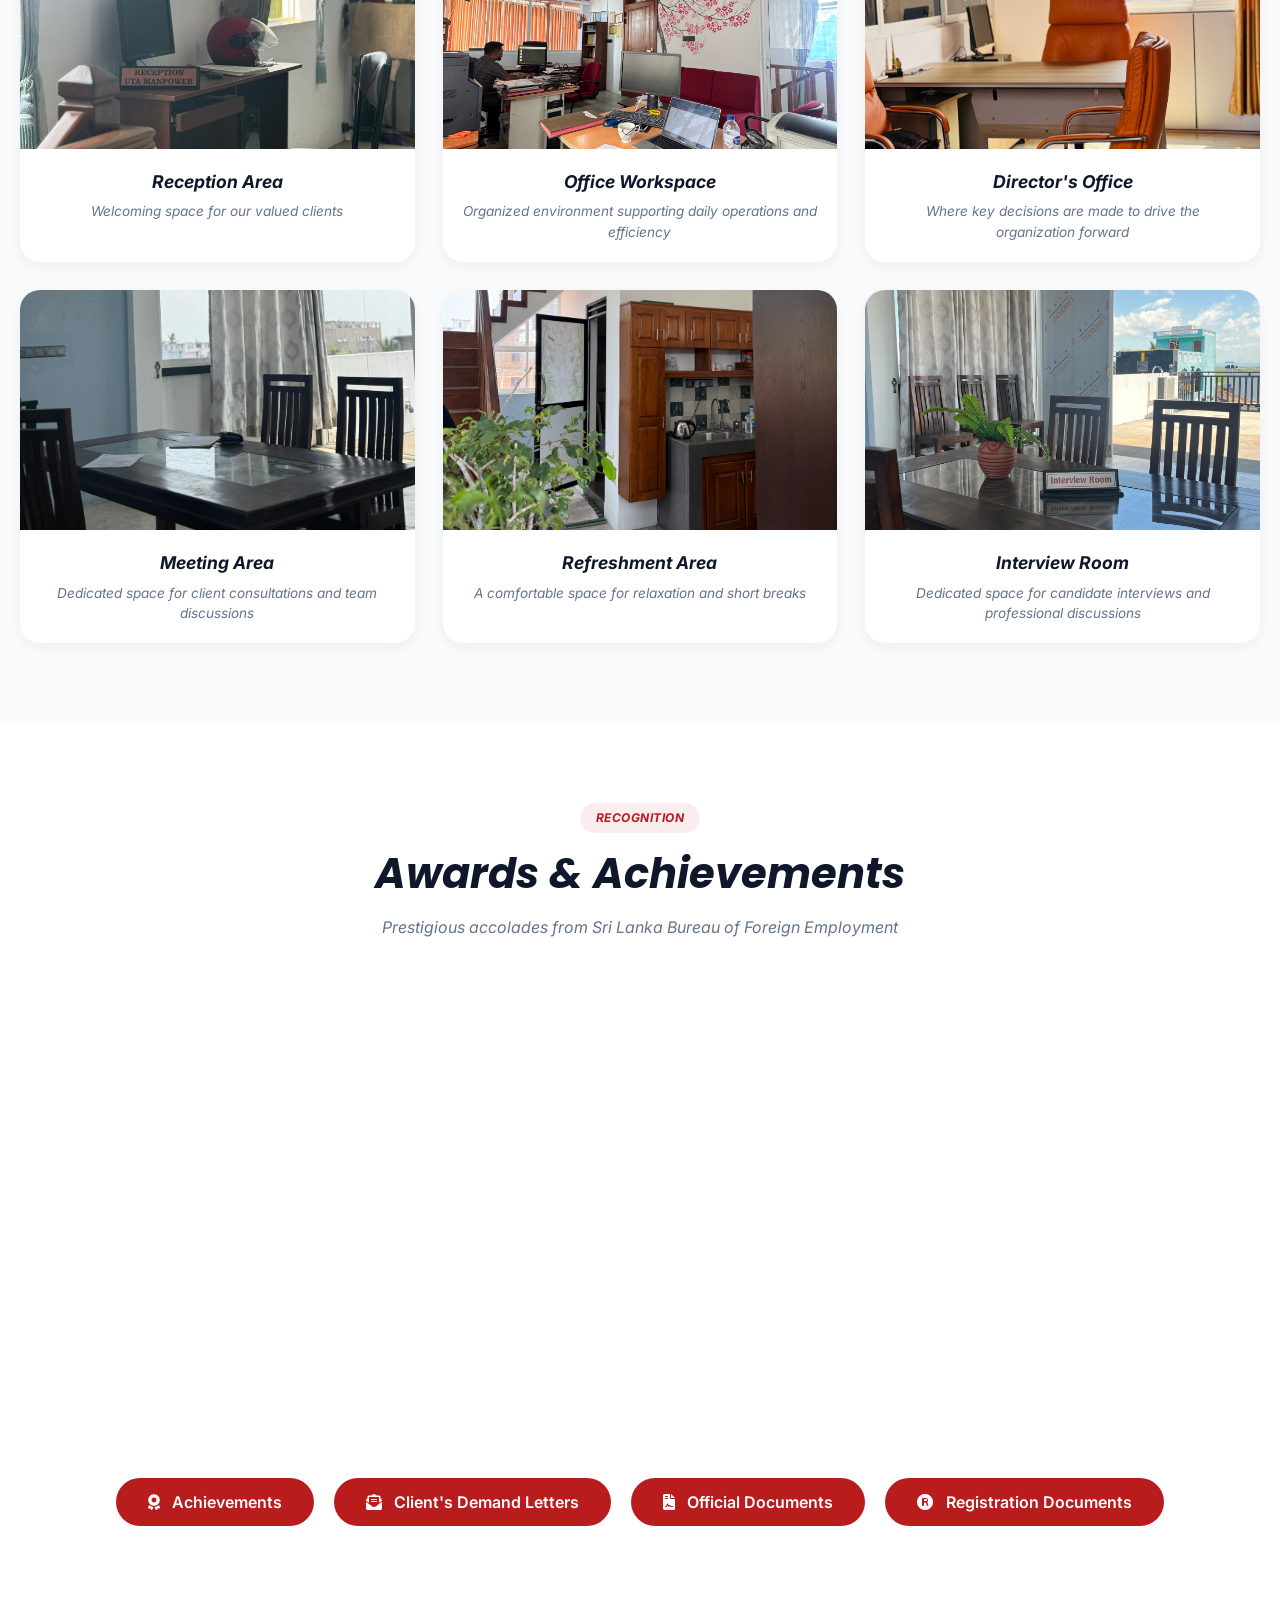
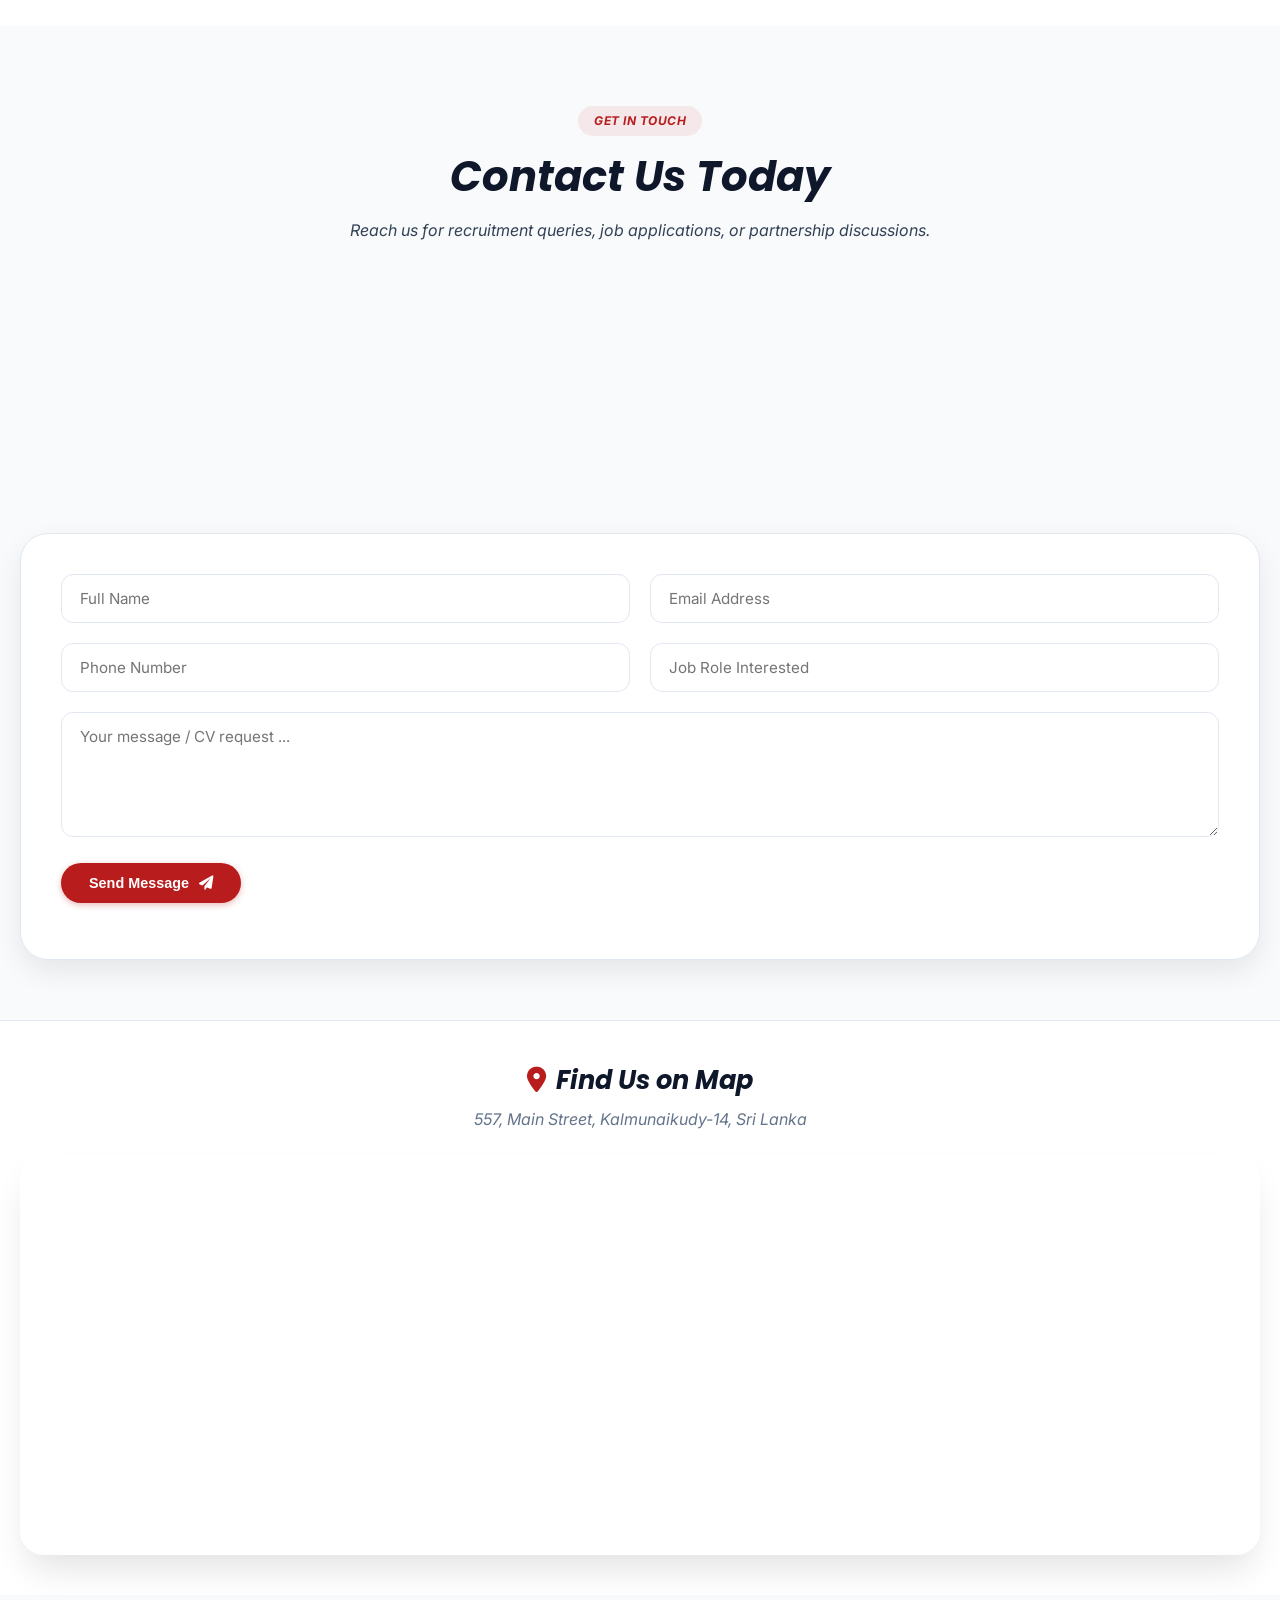
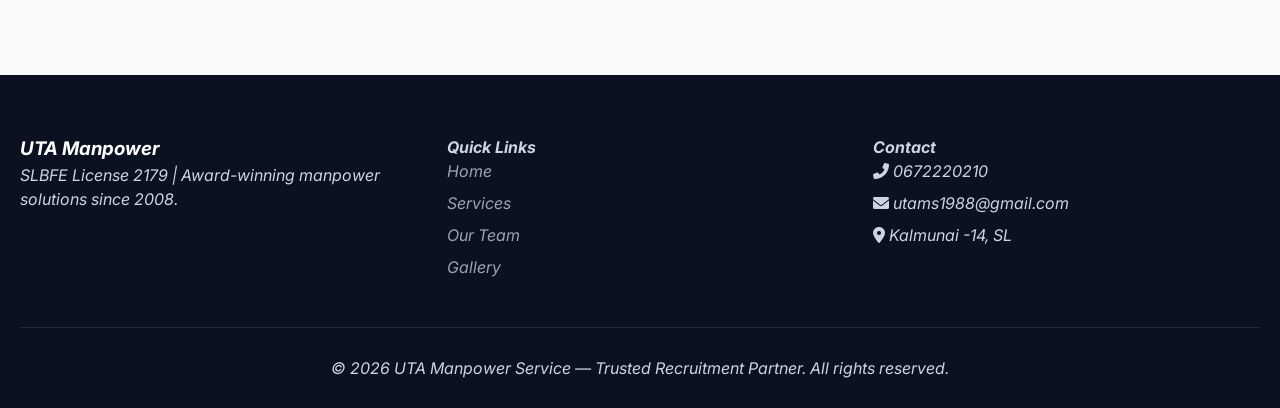
==== commit 7f931720: "Update recruitment text" ====
--- a/index.html
+++ b/index.html
@@ -19,7 +19,7 @@
       <div class="logo-icon" style="display: none;">UTA</div>
       <div class="logo-text">
         <h2>UTA Manpower Service</h2>
-        <p>Recruitment Consultant & Ticketingggggggggggggggg</p>
+        <p>Recruitment Consultant & Ticketinggggggggggggg</p>
       </div>
     </div>
     <button class="menu-toggle" id="menuToggle" aria-label="Menu">
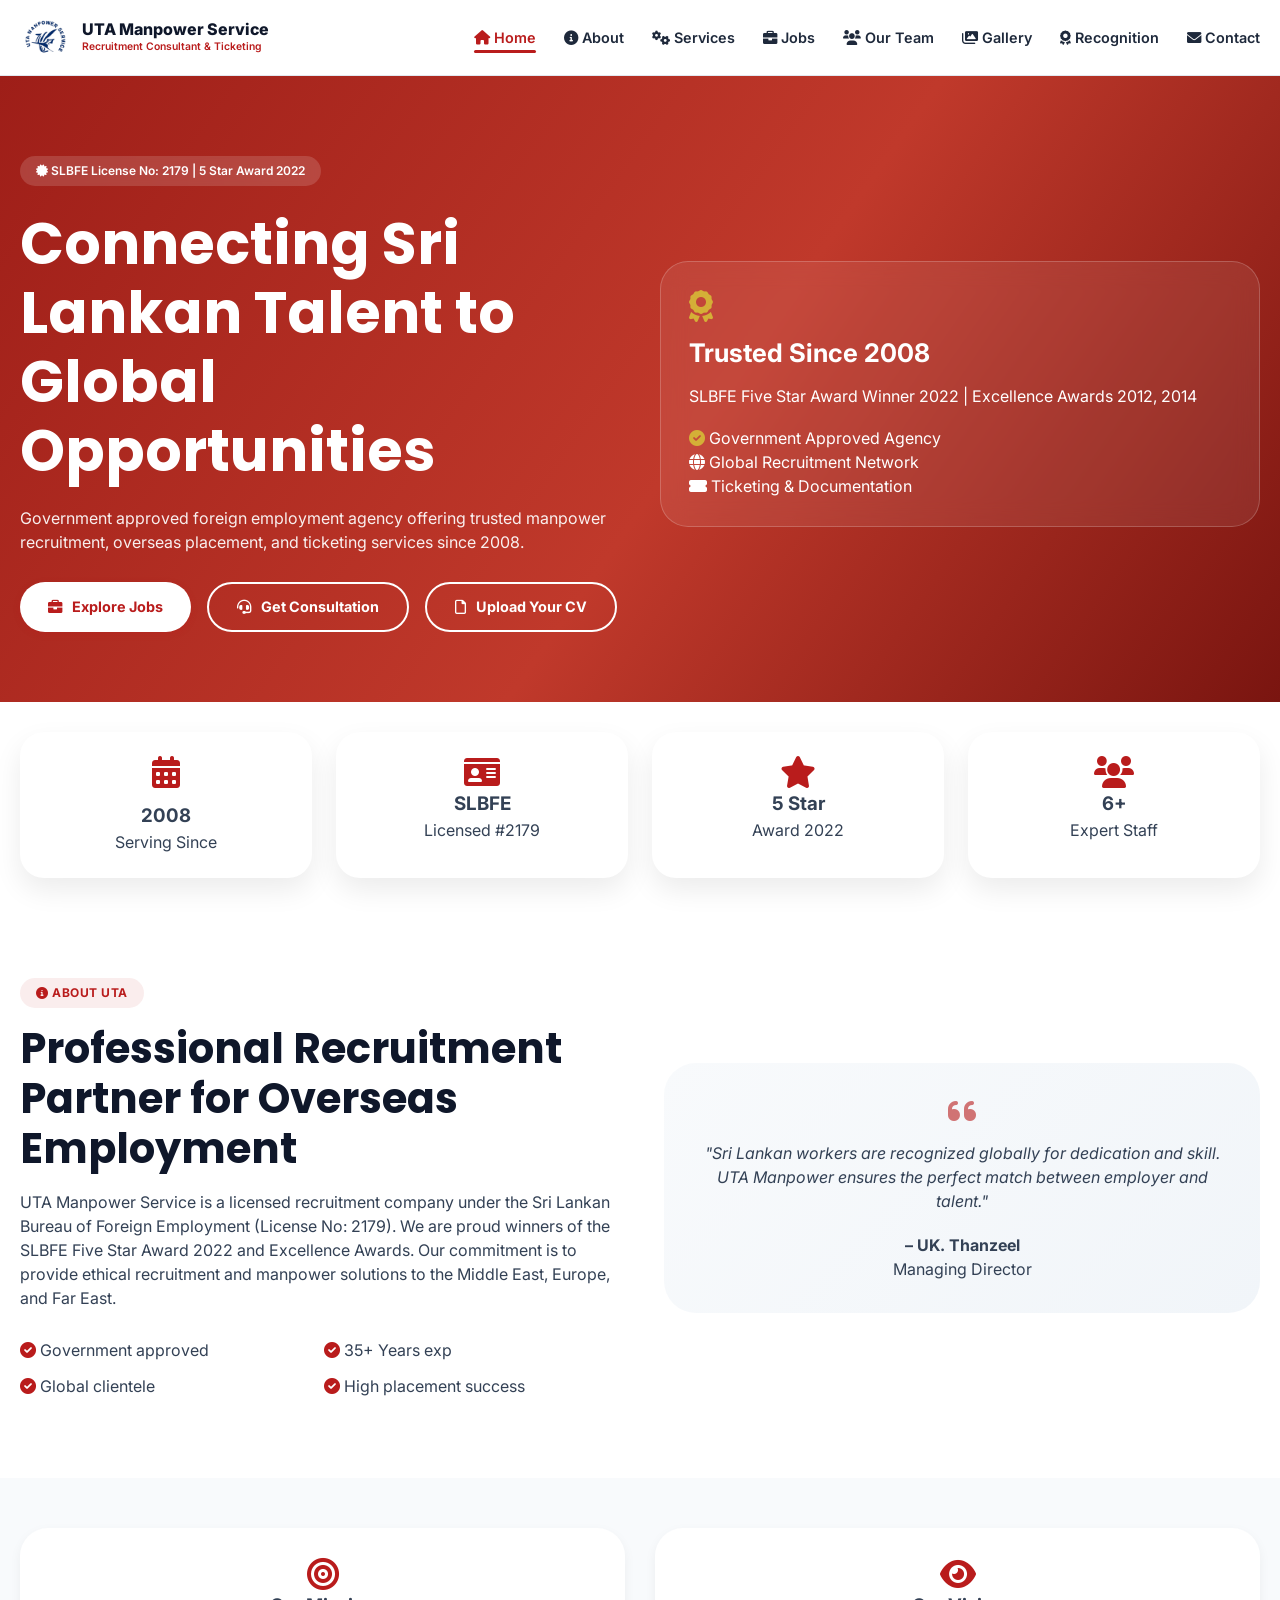
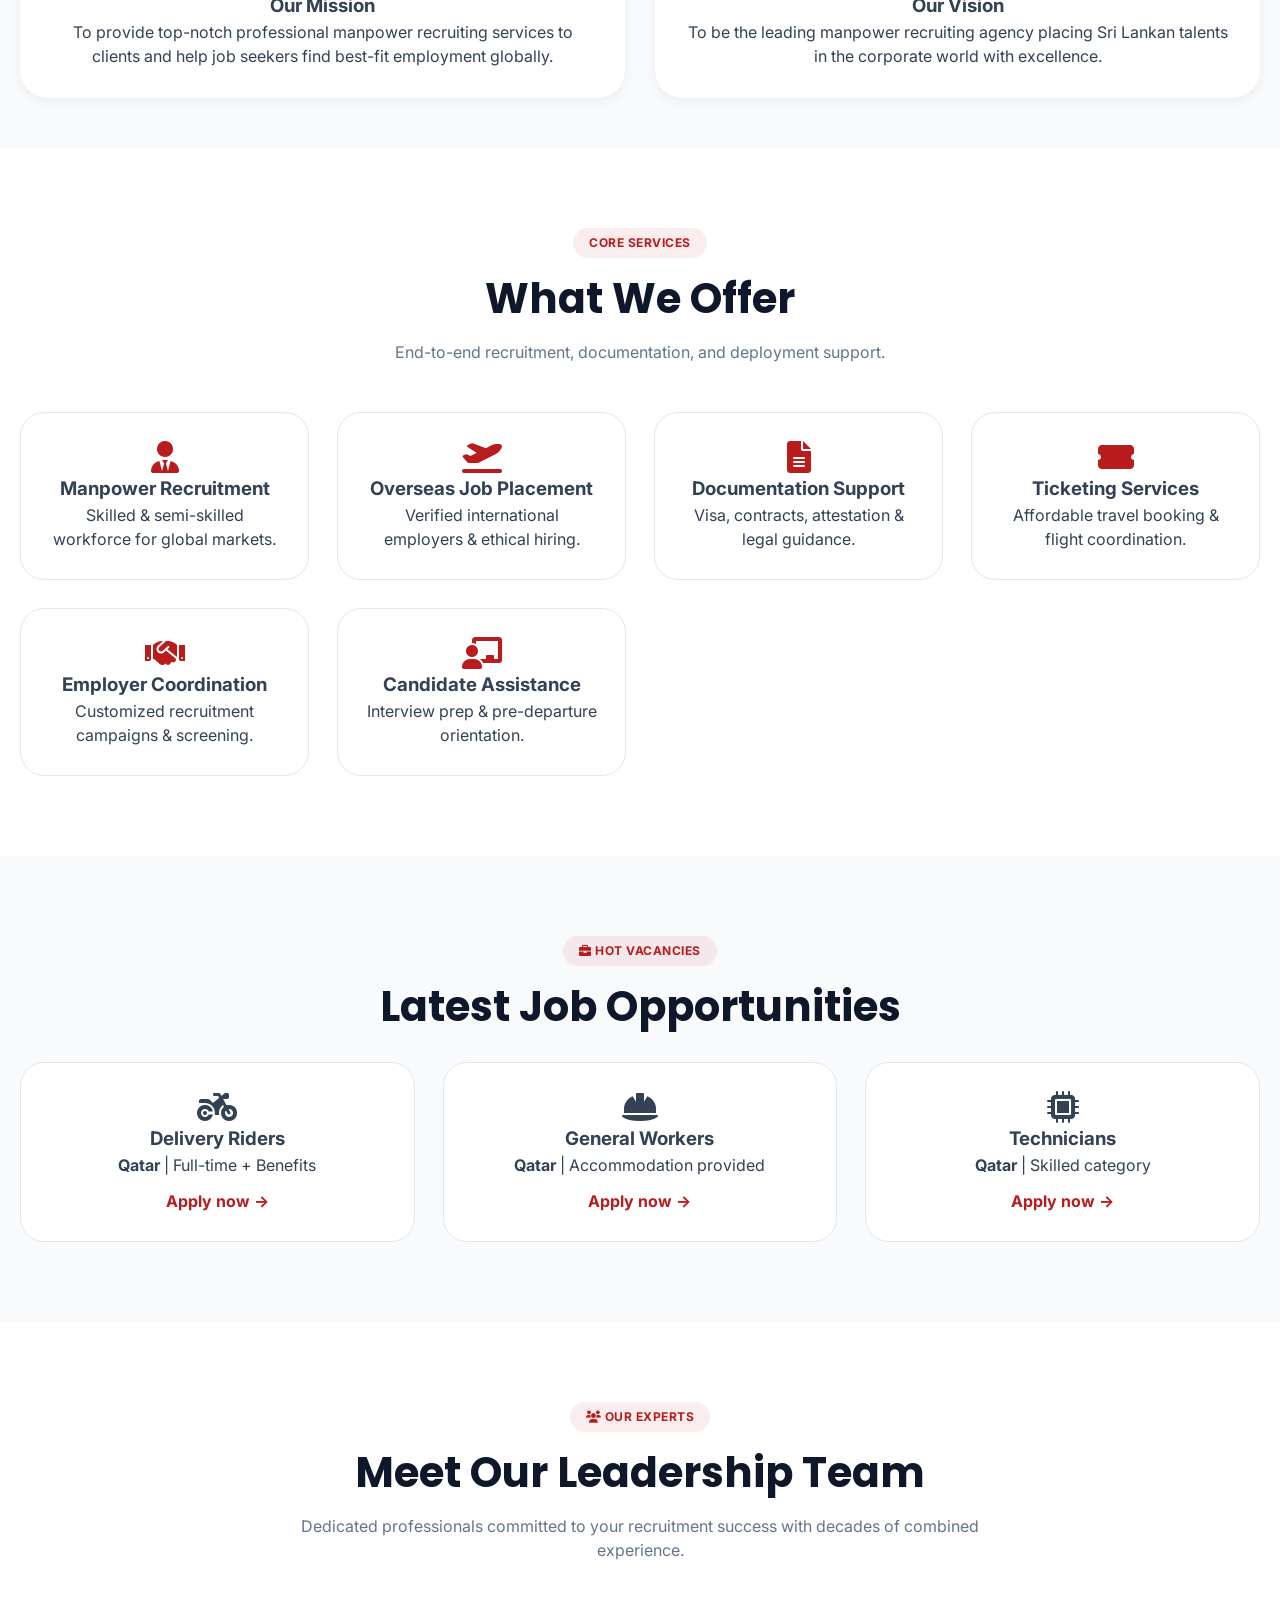
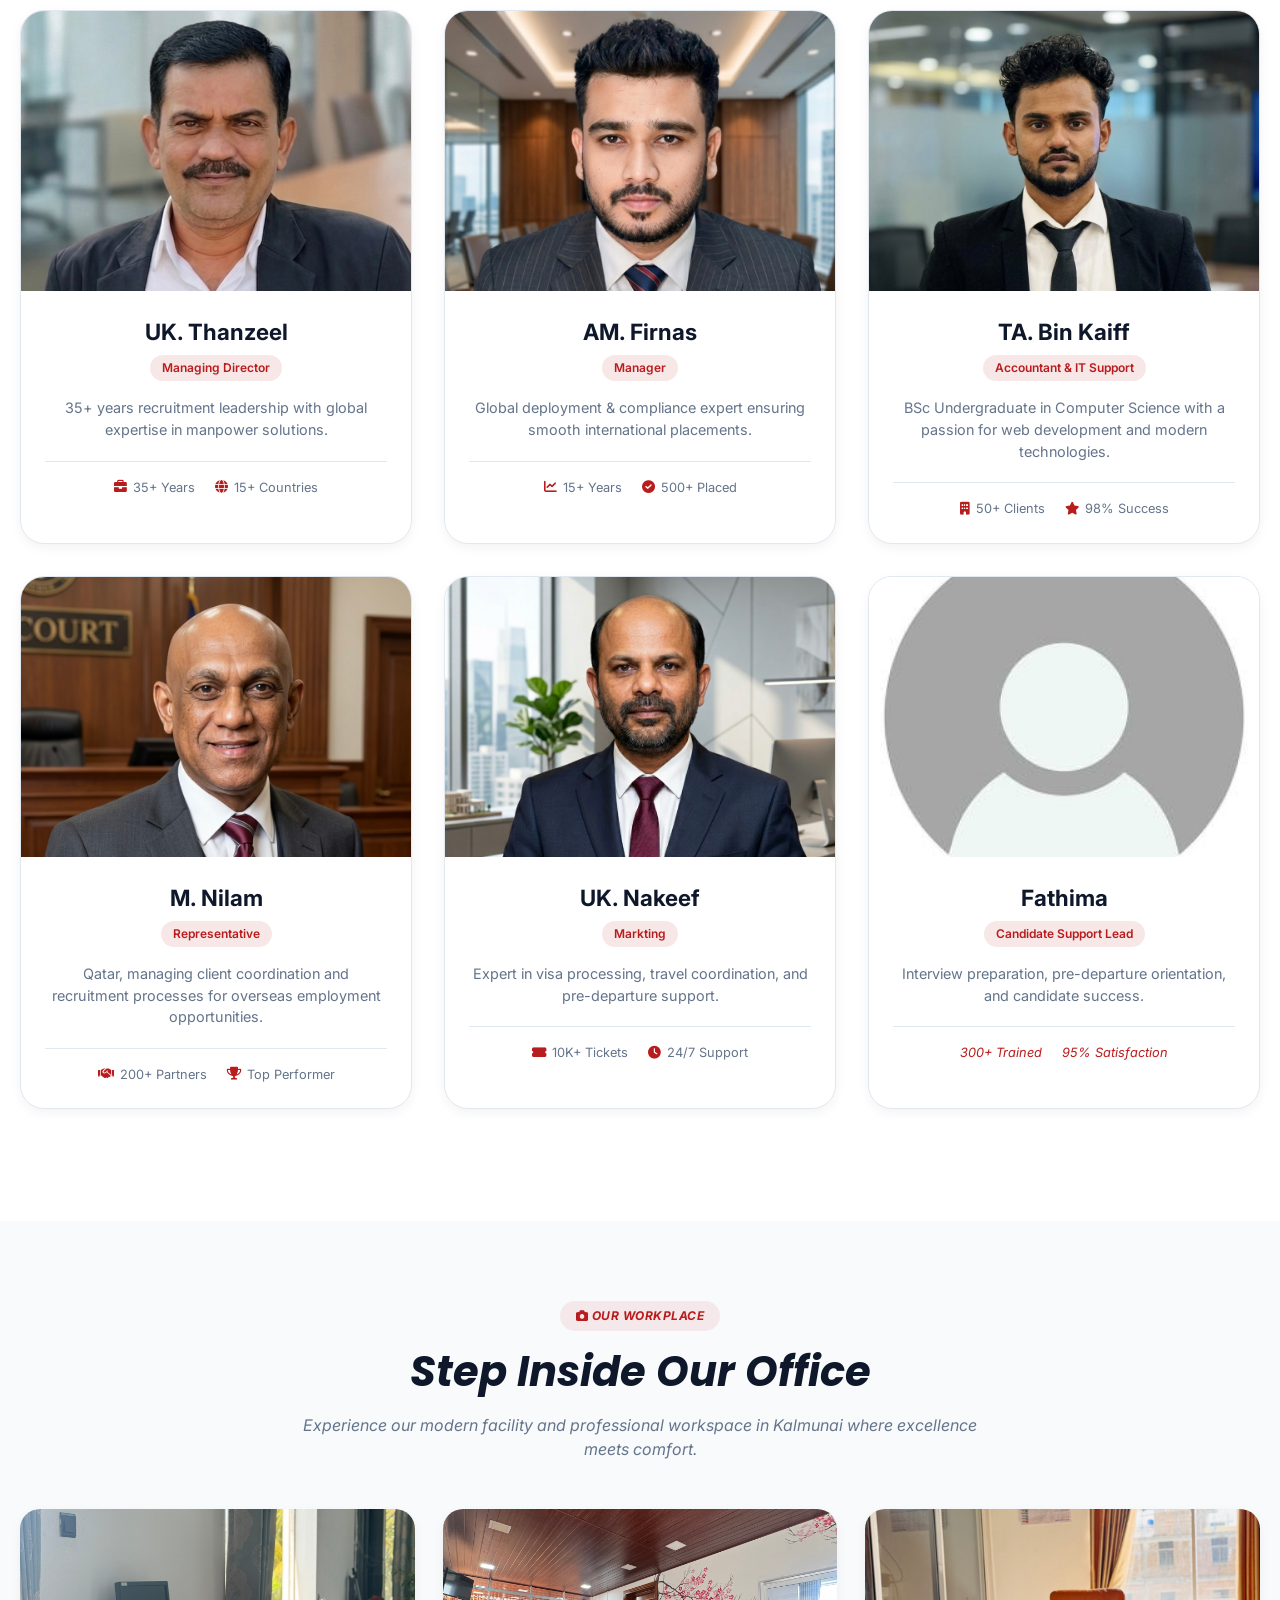
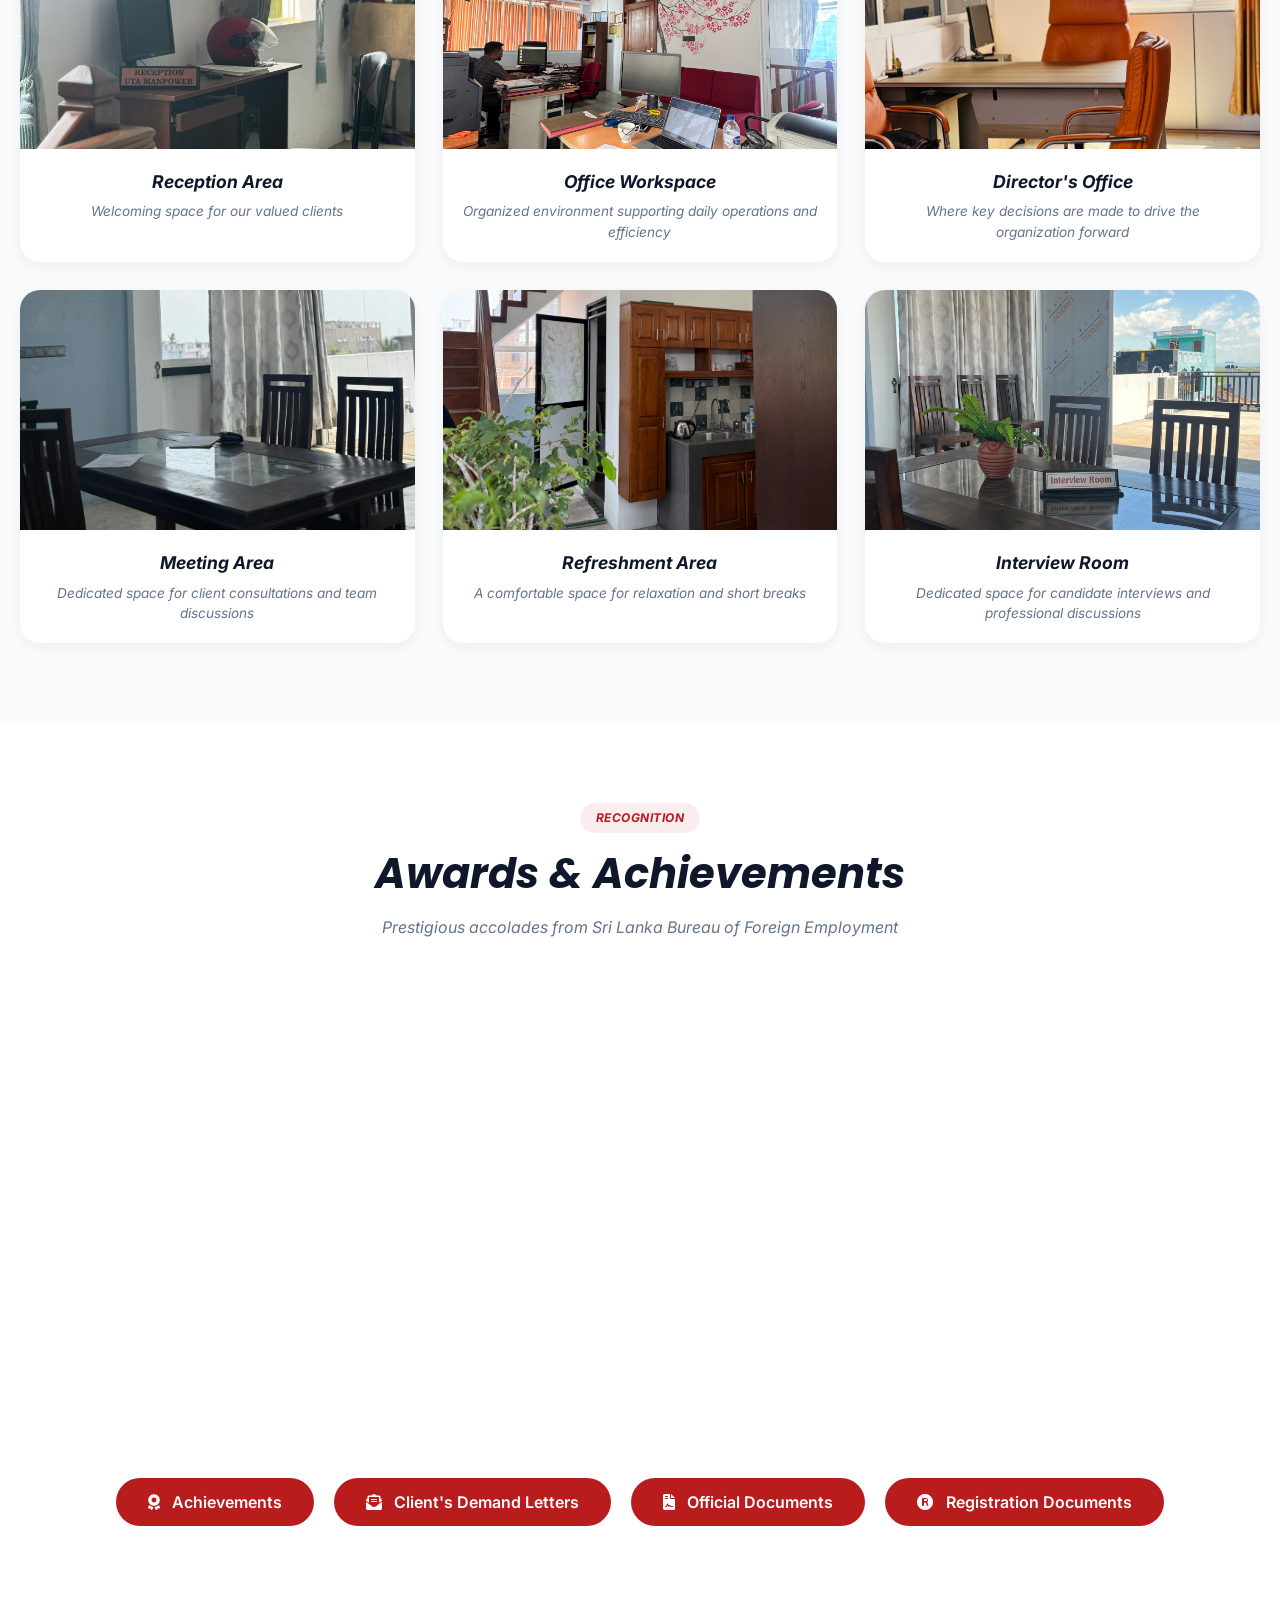
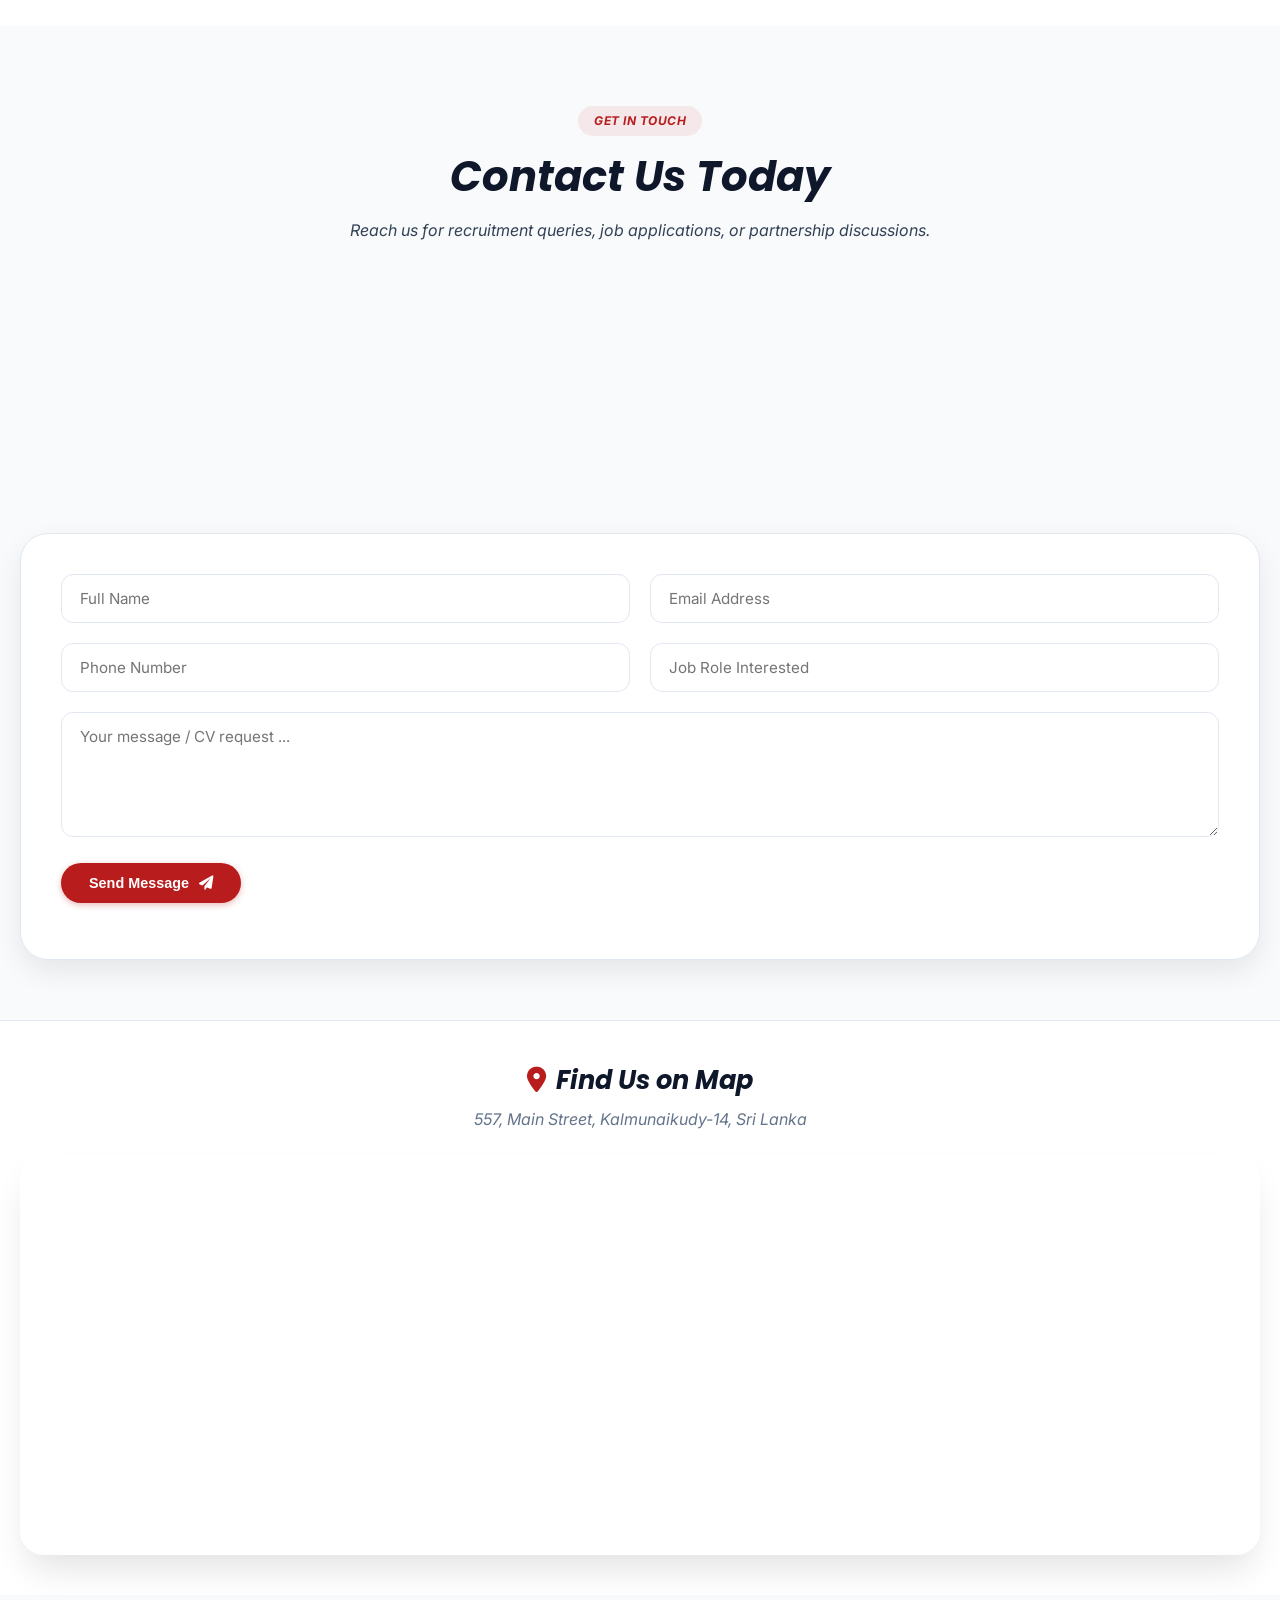
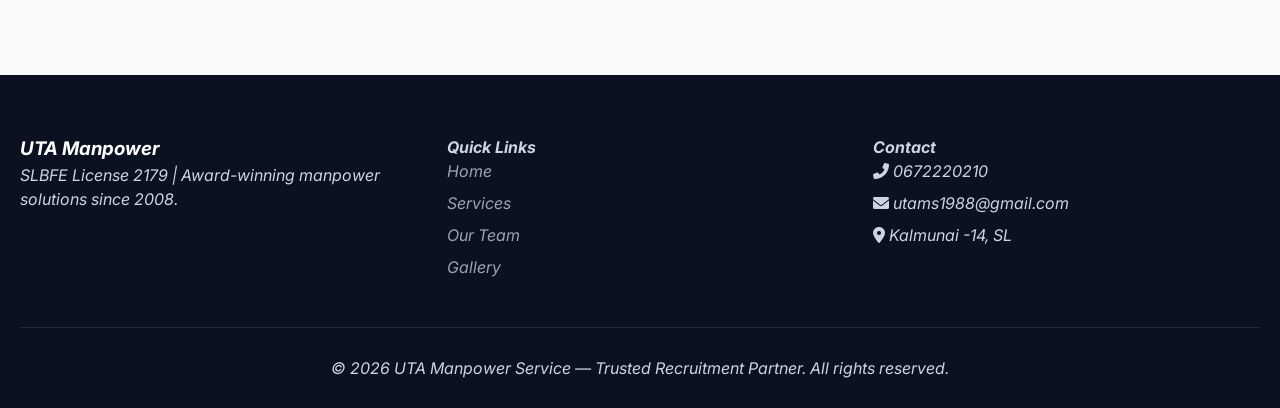
==== commit a860f633: "old" ====
--- a/index.html
+++ b/index.html
@@ -19,7 +19,7 @@
       <div class="logo-icon" style="display: none;">UTA</div>
       <div class="logo-text">
         <h2>UTA Manpower Service</h2>
-        <p>Recruitment Consultant & Ticketinggggggggggggg</p>
+        <p>Recruitment Consultant & Ticketing</p>
       </div>
     </div>
     <button class="menu-toggle" id="menuToggle" aria-label="Menu">
